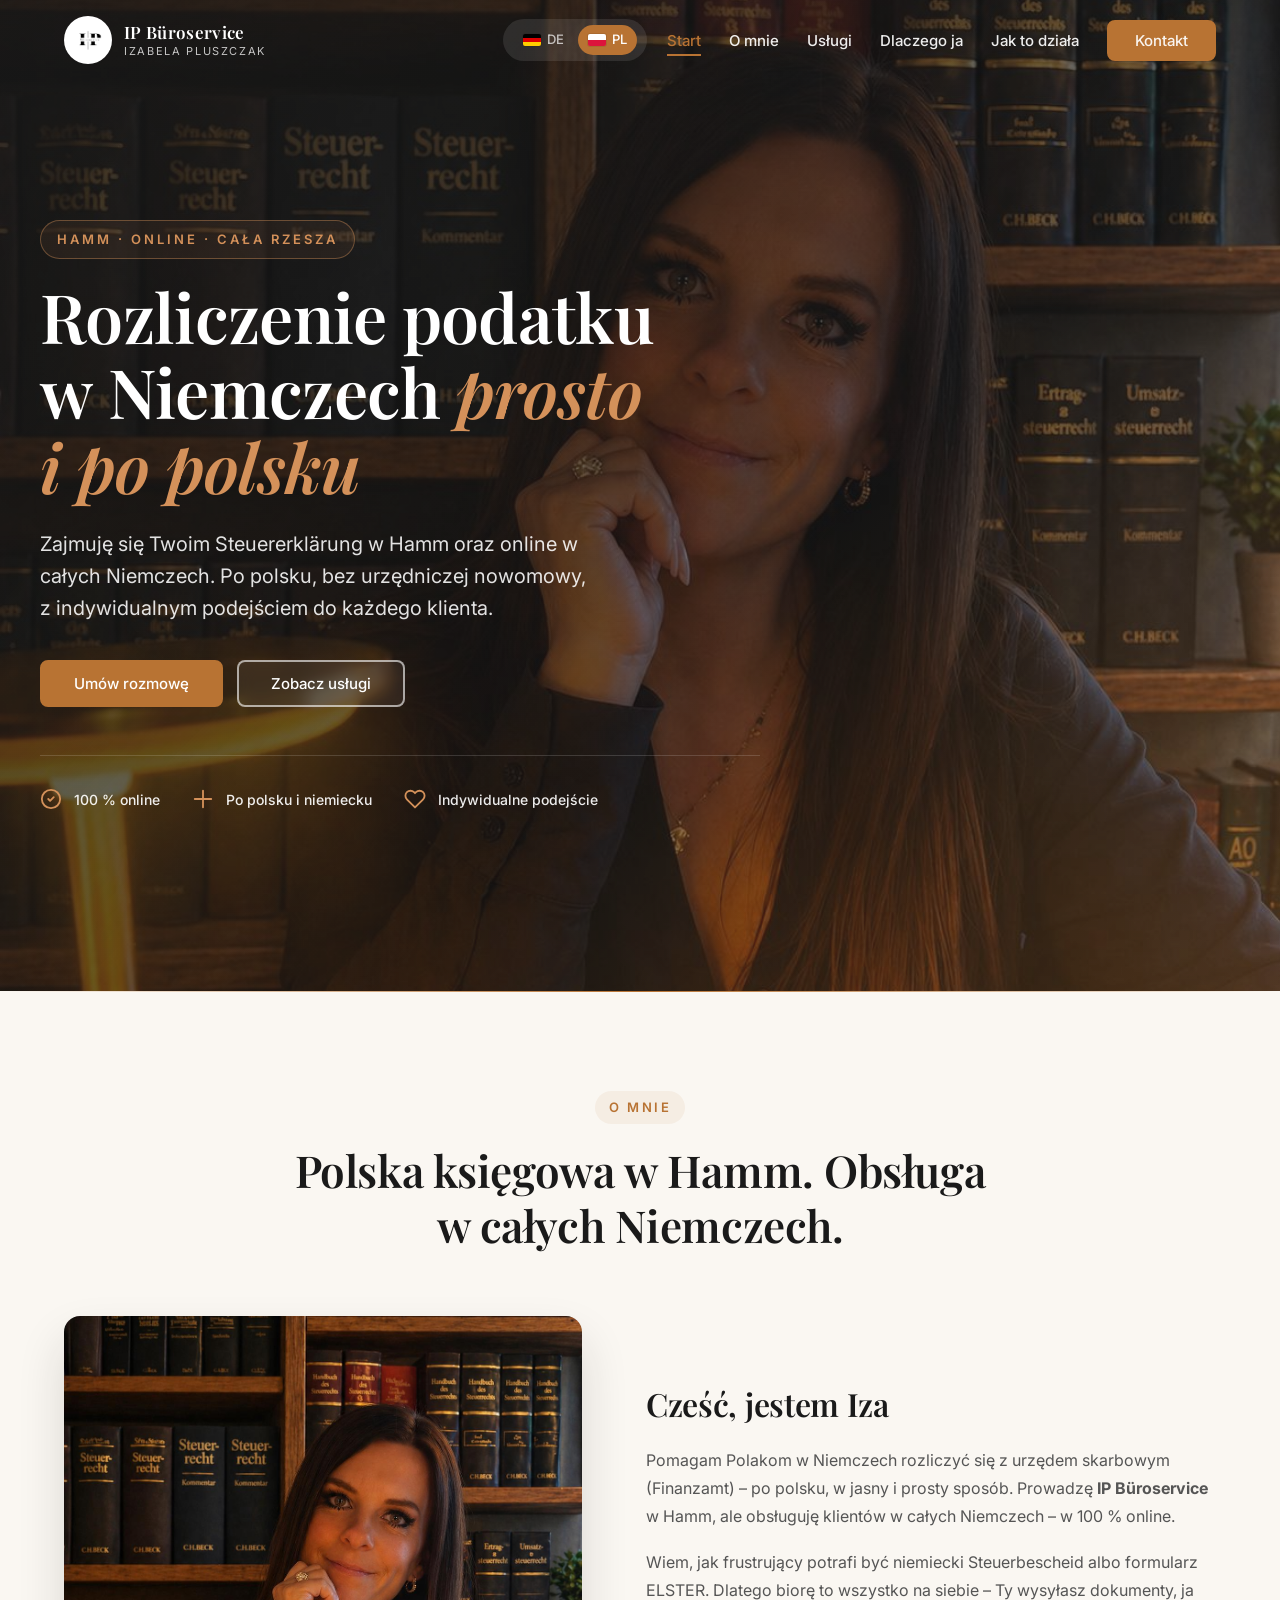
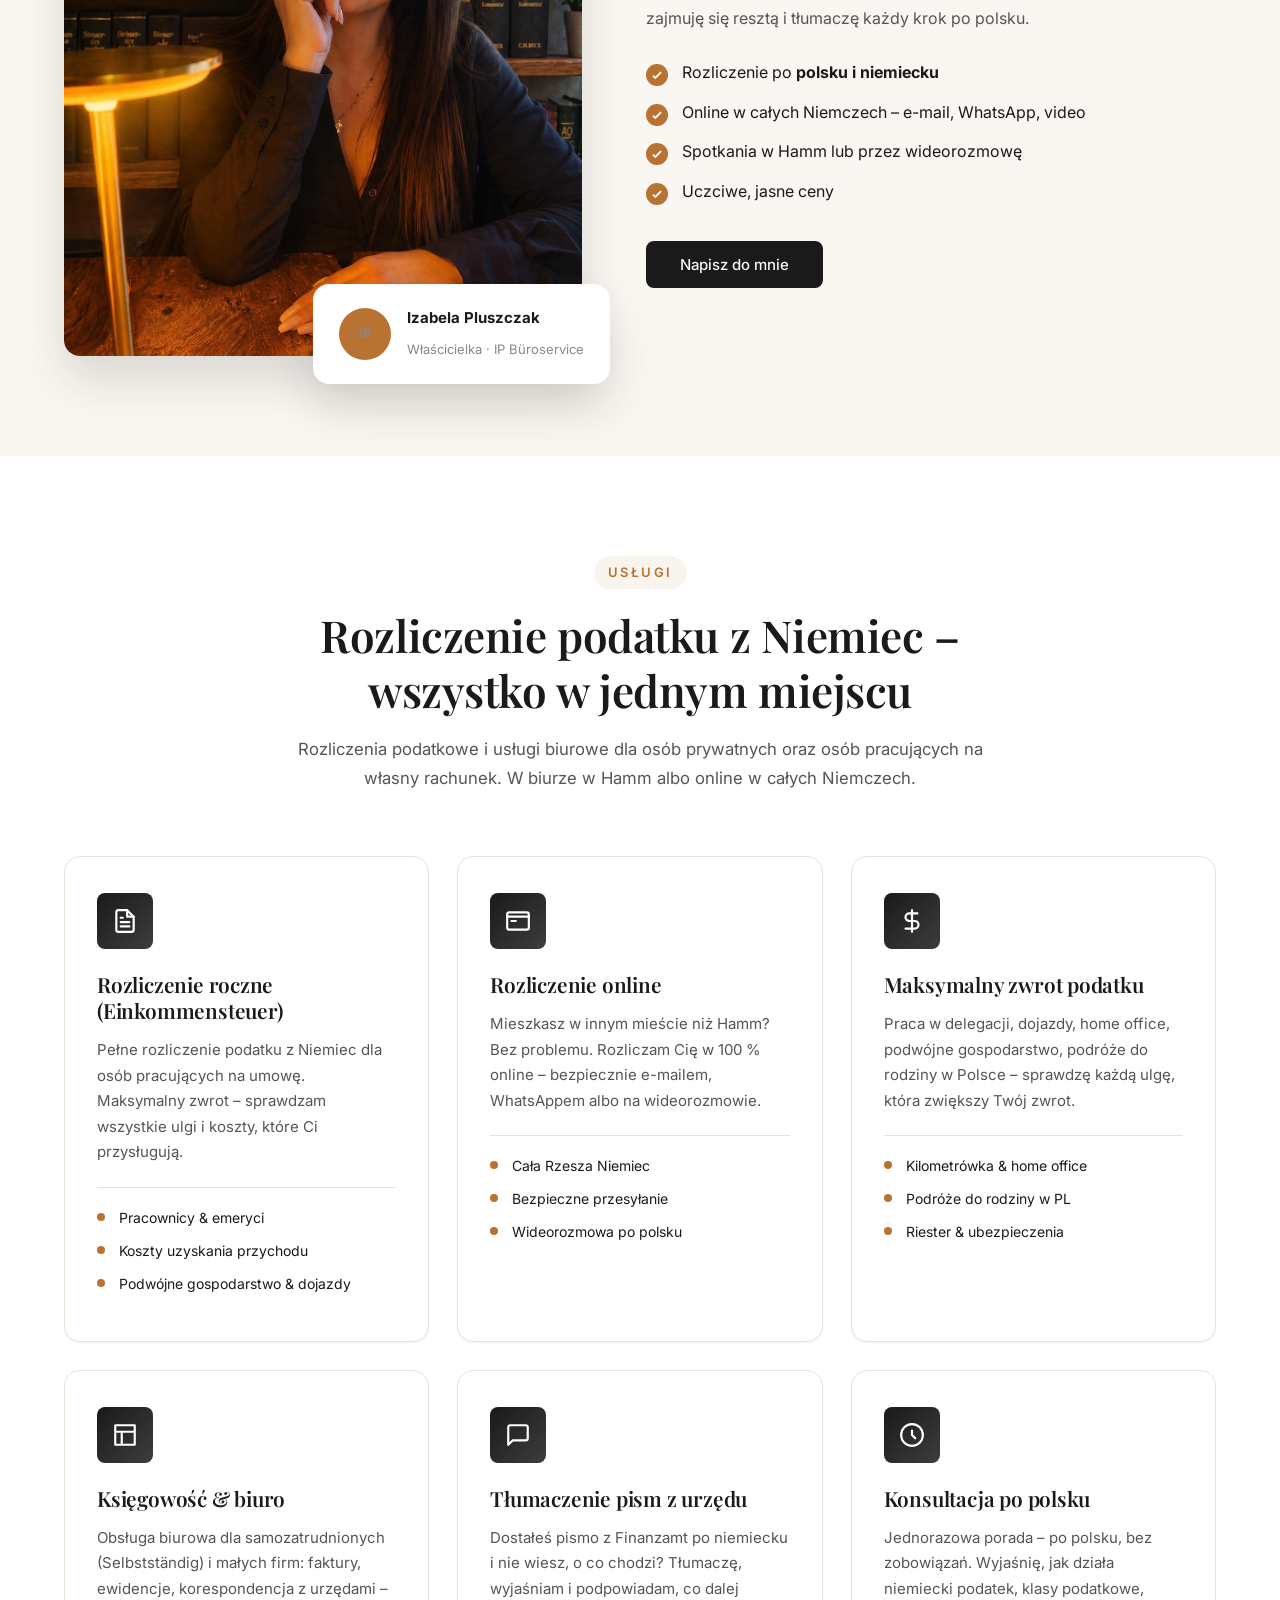
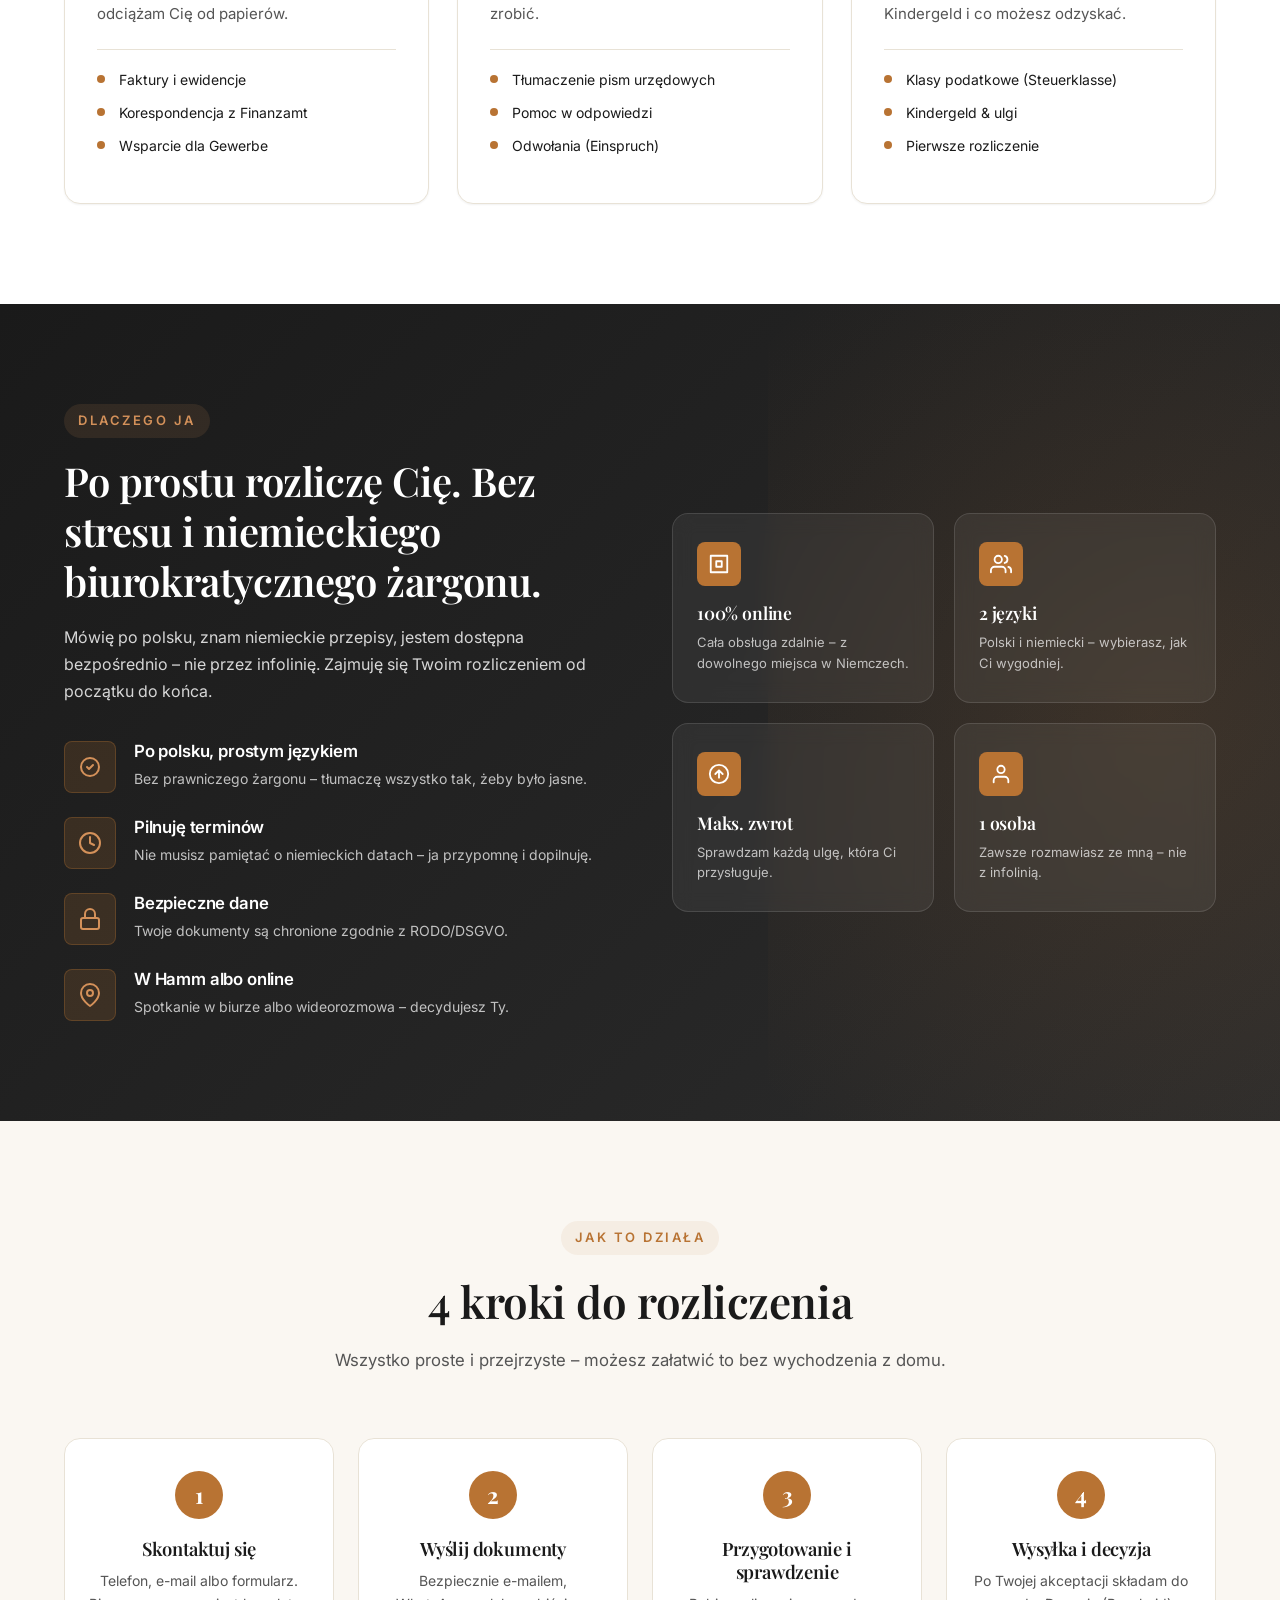
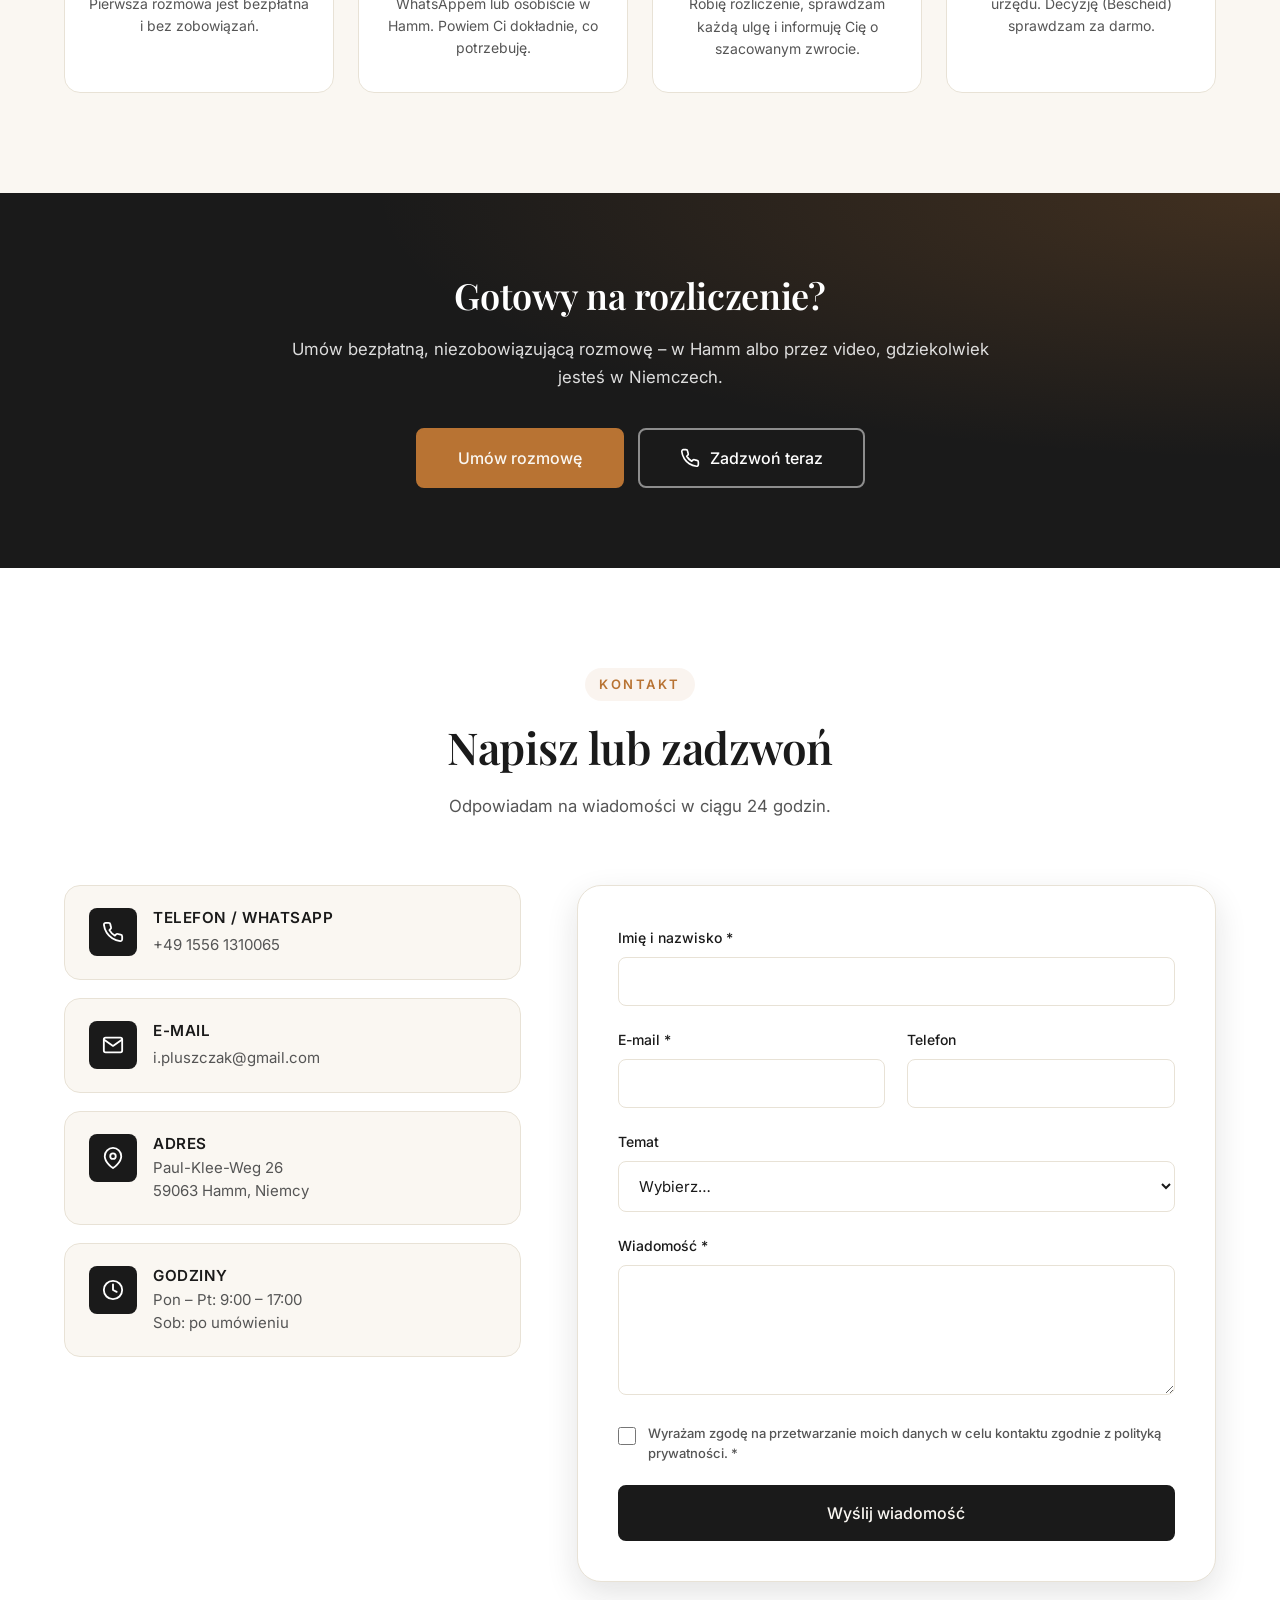
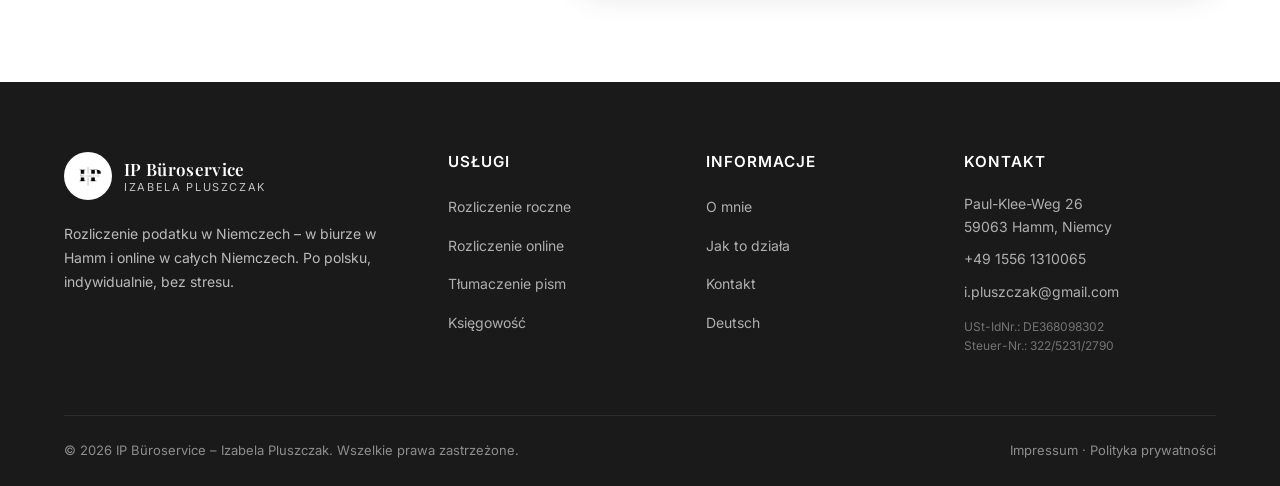
==== pl/index.html @ 6a0ab196 "Initial commit: IP Bueroservice website (DE/PL)" ====
<!DOCTYPE html>
<html lang="pl">
<head>
    <meta charset="UTF-8">
    <meta name="viewport" content="width=device-width, initial-scale=1.0">
    <meta name="theme-color" content="#1a1a1a">

    <title>Rozliczenie podatku w Niemczech online | Polska księgowa Hamm – IP Büroservice</title>
    <meta name="description" content="Rozliczenie podatku w Niemczech online i w Hamm. Polska księgowa – Izabela Pluszczak. Steuererklärung po polsku, obsługa w całych Niemczech. Zadzwoń lub napisz.">
    <meta name="keywords" content="rozliczenie podatku Niemcy, rozliczenie podatkowe Niemcy online, polska księgowa Hamm, polska księgowa Niemcy, Steuererklärung po polsku, zwrot podatku z Niemiec, IP Büroservice">
    <meta name="author" content="IP Büroservice – Izabela Pluszczak">
    <meta name="robots" content="index, follow">

    <link rel="canonical" href="https://ip-bueroservice.de/pl/">
    <link rel="alternate" hreflang="de" href="https://ip-bueroservice.de/">
    <link rel="alternate" hreflang="pl" href="https://ip-bueroservice.de/pl/">
    <link rel="alternate" hreflang="x-default" href="https://ip-bueroservice.de/">

    <meta property="og:type" content="website">
    <meta property="og:locale" content="pl_PL">
    <meta property="og:locale:alternate" content="de_DE">
    <meta property="og:title" content="Rozliczenie podatku w Niemczech online | IP Büroservice">
    <meta property="og:description" content="Rozliczenie podatku w Niemczech online i w Hamm. Polska księgowa – obsługa po polsku w całych Niemczech.">
    <meta property="og:url" content="https://ip-bueroservice.de/pl/">
    <meta property="og:site_name" content="IP Büroservice">
    <meta property="og:image" content="https://ip-bueroservice.de/og-image.jpg">

    <meta name="twitter:card" content="summary_large_image">
    <meta name="twitter:title" content="Rozliczenie podatku w Niemczech | IP Büroservice">
    <meta name="twitter:description" content="Rozliczenie podatku w Niemczech online. Polska księgowa w Hamm.">

    <link rel="icon" type="image/jpeg" href="../image001.jpg">
    <link rel="apple-touch-icon" href="../image001.jpg">

    <link rel="stylesheet" href="../style.css">
    <link rel="preconnect" href="https://fonts.googleapis.com">
    <link rel="preconnect" href="https://fonts.gstatic.com" crossorigin>
    <link href="https://fonts.googleapis.com/css2?family=Playfair+Display:ital,wght@0,400;0,600;0,700;1,600&family=Inter:wght@300;400;500;600&display=swap" rel="stylesheet">

    <script type="application/ld+json">
    {
        "@context": "https://schema.org",
        "@type": "AccountingService",
        "name": "IP Büroservice – Izabela Pluszczak",
        "image": "https://ip-bueroservice.de/image001.jpg",
        "@id": "https://ip-bueroservice.de/pl/",
        "url": "https://ip-bueroservice.de/pl/",
        "telephone": "+4915561310065",
        "email": "i.pluszczak@gmail.com",
        "priceRange": "$$",
        "address": {
            "@type": "PostalAddress",
            "streetAddress": "Paul-Klee-Weg 26",
            "addressLocality": "Hamm",
            "postalCode": "59063",
            "addressCountry": "DE"
        },
        "areaServed": {
            "@type": "Country",
            "name": "Niemcy"
        },
        "availableLanguage": ["pl", "de"],
        "openingHoursSpecification": [
            {
                "@type": "OpeningHoursSpecification",
                "dayOfWeek": ["Monday", "Tuesday", "Wednesday", "Thursday", "Friday"],
                "opens": "09:00",
                "closes": "17:00"
            }
        ],
        "vatID": "DE368098302",
        "taxID": "322/5231/2790",
        "founder": {
            "@type": "Person",
            "name": "Izabela Pluszczak"
        },
        "description": "Rozliczenie podatku w Niemczech – online w całych Niemczech oraz w biurze w Hamm. Polskojęzyczna obsługa, indywidualne podejście."
    }
    </script>
</head>
<body>
    <!-- Nawigacja -->
    <nav class="navbar" id="navbar" aria-label="Nawigacja główna">
        <div class="container nav-container">
            <a href="#home" class="logo" aria-label="IP Büroservice – strona główna">
                <img src="../image001.jpg" alt="IP Büroservice Logo" class="logo-img" width="48" height="48">
                <span class="logo-text">IP Büroservice<small>Izabela Pluszczak</small></span>
            </a>
            <div class="nav-right">
                <div class="lang-switch" role="group" aria-label="Wybór języka">
                    <a href="/" hreflang="de"><span class="flag flag-de" aria-hidden="true"></span>DE</a>
                    <a href="/pl/" class="active" hreflang="pl" aria-current="page"><span class="flag flag-pl" aria-hidden="true"></span>PL</a>
                </div>
                <button class="nav-toggle" id="navToggle" aria-label="Otwórz menu" aria-expanded="false" aria-controls="navMenu">
                    <span></span>
                    <span></span>
                    <span></span>
                </button>
                <ul class="nav-menu" id="navMenu">
                    <li><a href="#home">Start</a></li>
                    <li><a href="#about">O mnie</a></li>
                    <li><a href="#services">Usługi</a></li>
                    <li><a href="#why-us">Dlaczego ja</a></li>
                    <li><a href="#process">Jak to działa</a></li>
                    <li><a href="#contact" class="btn btn-nav">Kontakt</a></li>
                </ul>
            </div>
        </div>
    </nav>

    <!-- Hero -->
    <section class="hero" id="home">
        <div class="hero-image-container">
            <img src="../Foto.jpeg" alt="Izabela Pluszczak – IP Büroservice" class="hero-image" width="1200" height="800">
        </div>
        <div class="hero-overlay"></div>
        <div class="container hero-content">
            <div class="hero-text">
                <span class="hero-eyebrow">Hamm · Online · Cała Rzesza</span>
                <h1>Rozliczenie podatku w&nbsp;Niemczech <span class="highlight">prosto i&nbsp;po polsku</span></h1>
                <p class="hero-subtitle">Zajmuję się Twoim Steuererklärung w Hamm oraz online w całych Niemczech. Po polsku, bez urzędniczej nowomowy, z indywidualnym podejściem do każdego klienta.</p>
                <div class="hero-buttons">
                    <a href="#contact" class="btn btn-primary">Umów rozmowę</a>
                    <a href="#services" class="btn btn-secondary">Zobacz usługi</a>
                </div>
                <div class="hero-features">
                    <div class="hero-feature">
                        <svg viewBox="0 0 24 24" fill="none" stroke="currentColor" stroke-width="2" stroke-linecap="round" stroke-linejoin="round" aria-hidden="true">
                            <path d="M9 12l2 2 4-4"/>
                            <circle cx="12" cy="12" r="10"/>
                        </svg>
                        <span>100 % online</span>
                    </div>
                    <div class="hero-feature">
                        <svg viewBox="0 0 24 24" fill="none" stroke="currentColor" stroke-width="2" stroke-linecap="round" stroke-linejoin="round" aria-hidden="true">
                            <path d="M3 12h18M12 3v18"/>
                        </svg>
                        <span>Po polsku i niemiecku</span>
                    </div>
                    <div class="hero-feature">
                        <svg viewBox="0 0 24 24" fill="none" stroke="currentColor" stroke-width="2" stroke-linecap="round" stroke-linejoin="round" aria-hidden="true">
                            <path d="M20.84 4.61a5.5 5.5 0 00-7.78 0L12 5.67l-1.06-1.06a5.5 5.5 0 00-7.78 7.78l1.06 1.06L12 21.23l7.78-7.78 1.06-1.06a5.5 5.5 0 000-7.78z"/>
                        </svg>
                        <span>Indywidualne podejście</span>
                    </div>
                </div>
            </div>
        </div>
    </section>

    <!-- O mnie -->
    <section class="about" id="about">
        <div class="container">
            <div class="section-header">
                <span class="section-tag">O mnie</span>
                <h2>Polska księgowa w Hamm. Obsługa w całych Niemczech.</h2>
            </div>
            <div class="about-content">
                <div class="about-image">
                    <img src="../Foto.jpeg" alt="Izabela Pluszczak – właścicielka IP Büroservice" width="600" height="800">
                    <div class="about-card">
                        <span class="card-icon">IP</span>
                        <div>
                            <strong>Izabela Pluszczak</strong>
                            <span>Właścicielka · IP Büroservice</span>
                        </div>
                    </div>
                </div>
                <div class="about-text">
                    <h3>Cześć, jestem Iza</h3>
                    <p>Pomagam Polakom w Niemczech rozliczyć się z urzędem skarbowym (Finanzamt) – po polsku, w jasny i prosty sposób. Prowadzę <strong>IP Büroservice</strong> w Hamm, ale obsługuję klientów w całych Niemczech – w 100 % online.</p>
                    <p>Wiem, jak frustrujący potrafi być niemiecki Steuerbescheid albo formularz ELSTER. Dlatego biorę to wszystko na siebie – Ty wysyłasz dokumenty, ja zajmuję się resztą i tłumaczę każdy krok po polsku.</p>
                    <ul class="about-list">
                        <li>Rozliczenie po <strong>polsku i niemiecku</strong></li>
                        <li>Online w całych Niemczech – e-mail, WhatsApp, video</li>
                        <li>Spotkania w Hamm lub przez wideorozmowę</li>
                        <li>Uczciwe, jasne ceny</li>
                    </ul>
                    <a href="#contact" class="btn btn-primary">Napisz do mnie</a>
                </div>
            </div>
        </div>
    </section>

    <!-- Usługi -->
    <section class="services" id="services">
        <div class="container">
            <div class="section-header">
                <span class="section-tag">Usługi</span>
                <h2>Rozliczenie podatku z Niemiec – wszystko w jednym miejscu</h2>
                <p>Rozliczenia podatkowe i usługi biurowe dla osób prywatnych oraz osób pracujących na własny rachunek. W biurze w Hamm albo online w całych Niemczech.</p>
            </div>
            <div class="services-grid">
                <article class="service-card">
                    <div class="service-icon" aria-hidden="true">
                        <svg viewBox="0 0 24 24" fill="none" stroke="currentColor" stroke-width="2" stroke-linecap="round" stroke-linejoin="round">
                            <path d="M14 2H6a2 2 0 00-2 2v16a2 2 0 002 2h12a2 2 0 002-2V8z"/>
                            <path d="M14 2v6h6M16 13H8M16 17H8M10 9H8"/>
                        </svg>
                    </div>
                    <h3>Rozliczenie roczne (Einkommensteuer)</h3>
                    <p>Pełne rozliczenie podatku z Niemiec dla osób pracujących na umowę. Maksymalny zwrot – sprawdzam wszystkie ulgi i koszty, które Ci przysługują.</p>
                    <ul>
                        <li>Pracownicy &amp; emeryci</li>
                        <li>Koszty uzyskania przychodu</li>
                        <li>Podwójne gospodarstwo &amp; dojazdy</li>
                    </ul>
                </article>

                <article class="service-card">
                    <div class="service-icon" aria-hidden="true">
                        <svg viewBox="0 0 24 24" fill="none" stroke="currentColor" stroke-width="2" stroke-linecap="round" stroke-linejoin="round">
                            <rect x="2" y="4" width="20" height="16" rx="2"/>
                            <path d="M2 8h20M6 12h4"/>
                        </svg>
                    </div>
                    <h3>Rozliczenie online</h3>
                    <p>Mieszkasz w innym mieście niż Hamm? Bez problemu. Rozliczam Cię w 100 % online – bezpiecznie e-mailem, WhatsAppem albo na wideorozmowie.</p>
                    <ul>
                        <li>Cała Rzesza Niemiec</li>
                        <li>Bezpieczne przesyłanie</li>
                        <li>Wideorozmowa po polsku</li>
                    </ul>
                </article>

                <article class="service-card">
                    <div class="service-icon" aria-hidden="true">
                        <svg viewBox="0 0 24 24" fill="none" stroke="currentColor" stroke-width="2" stroke-linecap="round" stroke-linejoin="round">
                            <path d="M12 2v20M17 5H9.5a3.5 3.5 0 000 7h5a3.5 3.5 0 010 7H6"/>
                        </svg>
                    </div>
                    <h3>Maksymalny zwrot podatku</h3>
                    <p>Praca w delegacji, dojazdy, home office, podwójne gospodarstwo, podróże do rodziny w Polsce – sprawdzę każdą ulgę, która zwiększy Twój zwrot.</p>
                    <ul>
                        <li>Kilometrówka &amp; home office</li>
                        <li>Podróże do rodziny w PL</li>
                        <li>Riester &amp; ubezpieczenia</li>
                    </ul>
                </article>

                <article class="service-card">
                    <div class="service-icon" aria-hidden="true">
                        <svg viewBox="0 0 24 24" fill="none" stroke="currentColor" stroke-width="2" stroke-linecap="round" stroke-linejoin="round">
                            <path d="M3 3h18v18H3zM3 9h18M9 21V9"/>
                        </svg>
                    </div>
                    <h3>Księgowość &amp; biuro</h3>
                    <p>Obsługa biurowa dla samozatrudnionych (Selbstständig) i małych firm: faktury, ewidencje, korespondencja z urzędami – odciążam Cię od papierów.</p>
                    <ul>
                        <li>Faktury i ewidencje</li>
                        <li>Korespondencja z Finanzamt</li>
                        <li>Wsparcie dla Gewerbe</li>
                    </ul>
                </article>

                <article class="service-card">
                    <div class="service-icon" aria-hidden="true">
                        <svg viewBox="0 0 24 24" fill="none" stroke="currentColor" stroke-width="2" stroke-linecap="round" stroke-linejoin="round">
                            <path d="M21 15a2 2 0 01-2 2H7l-4 4V5a2 2 0 012-2h14a2 2 0 012 2z"/>
                        </svg>
                    </div>
                    <h3>Tłumaczenie pism z urzędu</h3>
                    <p>Dostałeś pismo z Finanzamt po niemiecku i nie wiesz, o co chodzi? Tłumaczę, wyjaśniam i podpowiadam, co dalej zrobić.</p>
                    <ul>
                        <li>Tłumaczenie pism urzędowych</li>
                        <li>Pomoc w odpowiedzi</li>
                        <li>Odwołania (Einspruch)</li>
                    </ul>
                </article>

                <article class="service-card">
                    <div class="service-icon" aria-hidden="true">
                        <svg viewBox="0 0 24 24" fill="none" stroke="currentColor" stroke-width="2" stroke-linecap="round" stroke-linejoin="round">
                            <circle cx="12" cy="12" r="10"/>
                            <path d="M12 8v4l3 3"/>
                        </svg>
                    </div>
                    <h3>Konsultacja po polsku</h3>
                    <p>Jednorazowa porada – po polsku, bez zobowiązań. Wyjaśnię, jak działa niemiecki podatek, klasy podatkowe, Kindergeld i co możesz odzyskać.</p>
                    <ul>
                        <li>Klasy podatkowe (Steuerklasse)</li>
                        <li>Kindergeld &amp; ulgi</li>
                        <li>Pierwsze rozliczenie</li>
                    </ul>
                </article>
            </div>
        </div>
    </section>

    <!-- Dlaczego ja -->
    <section class="why-us" id="why-us">
        <div class="container">
            <div class="why-us-content">
                <div class="why-us-text">
                    <span class="section-tag">Dlaczego ja</span>
                    <h2>Po prostu rozliczę Cię. Bez stresu i niemieckiego biurokratycznego żargonu.</h2>
                    <p>Mówię po polsku, znam niemieckie przepisy, jestem dostępna bezpośrednio – nie przez infolinię. Zajmuję się Twoim rozliczeniem od początku do końca.</p>
                    <div class="why-us-features">
                        <div class="feature">
                            <div class="feature-icon" aria-hidden="true">
                                <svg viewBox="0 0 24 24" fill="none" stroke="currentColor" stroke-width="2" stroke-linecap="round" stroke-linejoin="round">
                                    <path d="M9 12l2 2 4-4"/>
                                    <path d="M21 12a9 9 0 11-18 0 9 9 0 0118 0z"/>
                                </svg>
                            </div>
                            <div>
                                <h4>Po polsku, prostym językiem</h4>
                                <p>Bez prawniczego żargonu – tłumaczę wszystko tak, żeby było jasne.</p>
                            </div>
                        </div>
                        <div class="feature">
                            <div class="feature-icon" aria-hidden="true">
                                <svg viewBox="0 0 24 24" fill="none" stroke="currentColor" stroke-width="2" stroke-linecap="round" stroke-linejoin="round">
                                    <circle cx="12" cy="12" r="10"/>
                                    <path d="M12 6v6l4 2"/>
                                </svg>
                            </div>
                            <div>
                                <h4>Pilnuję terminów</h4>
                                <p>Nie musisz pamiętać o niemieckich datach – ja przypomnę i dopilnuję.</p>
                            </div>
                        </div>
                        <div class="feature">
                            <div class="feature-icon" aria-hidden="true">
                                <svg viewBox="0 0 24 24" fill="none" stroke="currentColor" stroke-width="2" stroke-linecap="round" stroke-linejoin="round">
                                    <rect x="3" y="11" width="18" height="11" rx="2"/>
                                    <path d="M7 11V7a5 5 0 0110 0v4"/>
                                </svg>
                            </div>
                            <div>
                                <h4>Bezpieczne dane</h4>
                                <p>Twoje dokumenty są chronione zgodnie z RODO/DSGVO.</p>
                            </div>
                        </div>
                        <div class="feature">
                            <div class="feature-icon" aria-hidden="true">
                                <svg viewBox="0 0 24 24" fill="none" stroke="currentColor" stroke-width="2" stroke-linecap="round" stroke-linejoin="round">
                                    <path d="M21 10c0 7-9 13-9 13s-9-6-9-13a9 9 0 0118 0z"/>
                                    <circle cx="12" cy="10" r="3"/>
                                </svg>
                            </div>
                            <div>
                                <h4>W Hamm albo online</h4>
                                <p>Spotkanie w biurze albo wideorozmowa – decydujesz Ty.</p>
                            </div>
                        </div>
                    </div>
                </div>
                <div class="why-us-cards">
                    <div class="value-card">
                        <div class="value-card-icon" aria-hidden="true">
                            <svg viewBox="0 0 24 24" fill="none" stroke="currentColor" stroke-width="2" stroke-linecap="round" stroke-linejoin="round">
                                <path d="M3 3h18v18H3zM9 9h6v6H9z"/>
                            </svg>
                        </div>
                        <h4>100% online</h4>
                        <p>Cała obsługa zdalnie – z dowolnego miejsca w Niemczech.</p>
                    </div>
                    <div class="value-card">
                        <div class="value-card-icon" aria-hidden="true">
                            <svg viewBox="0 0 24 24" fill="none" stroke="currentColor" stroke-width="2" stroke-linecap="round" stroke-linejoin="round">
                                <path d="M17 21v-2a4 4 0 00-4-4H5a4 4 0 00-4 4v2"/>
                                <circle cx="9" cy="7" r="4"/>
                                <path d="M23 21v-2a4 4 0 00-3-3.87M16 3.13a4 4 0 010 7.75"/>
                            </svg>
                        </div>
                        <h4>2 języki</h4>
                        <p>Polski i niemiecki – wybierasz, jak Ci wygodniej.</p>
                    </div>
                    <div class="value-card">
                        <div class="value-card-icon" aria-hidden="true">
                            <svg viewBox="0 0 24 24" fill="none" stroke="currentColor" stroke-width="2" stroke-linecap="round" stroke-linejoin="round">
                                <circle cx="12" cy="12" r="10"/>
                                <path d="M16 12l-4-4-4 4M12 16V8"/>
                            </svg>
                        </div>
                        <h4>Maks. zwrot</h4>
                        <p>Sprawdzam każdą ulgę, która Ci przysługuje.</p>
                    </div>
                    <div class="value-card">
                        <div class="value-card-icon" aria-hidden="true">
                            <svg viewBox="0 0 24 24" fill="none" stroke="currentColor" stroke-width="2" stroke-linecap="round" stroke-linejoin="round">
                                <path d="M20 21v-2a4 4 0 00-4-4H8a4 4 0 00-4 4v2"/>
                                <circle cx="12" cy="7" r="4"/>
                            </svg>
                        </div>
                        <h4>1 osoba</h4>
                        <p>Zawsze rozmawiasz ze mną – nie z infolinią.</p>
                    </div>
                </div>
            </div>
        </div>
    </section>

    <!-- Jak to działa -->
    <section class="process" id="process">
        <div class="container">
            <div class="section-header">
                <span class="section-tag">Jak to działa</span>
                <h2>4 kroki do rozliczenia</h2>
                <p>Wszystko proste i przejrzyste – możesz załatwić to bez wychodzenia z domu.</p>
            </div>
            <div class="process-steps">
                <div class="process-step">
                    <span class="process-number">1</span>
                    <h4>Skontaktuj się</h4>
                    <p>Telefon, e-mail albo formularz. Pierwsza rozmowa jest bezpłatna i bez zobowiązań.</p>
                </div>
                <div class="process-step">
                    <span class="process-number">2</span>
                    <h4>Wyślij dokumenty</h4>
                    <p>Bezpiecznie e-mailem, WhatsAppem lub osobiście w Hamm. Powiem Ci dokładnie, co potrzebuję.</p>
                </div>
                <div class="process-step">
                    <span class="process-number">3</span>
                    <h4>Przygotowanie i sprawdzenie</h4>
                    <p>Robię rozliczenie, sprawdzam każdą ulgę i informuję Cię o szacowanym zwrocie.</p>
                </div>
                <div class="process-step">
                    <span class="process-number">4</span>
                    <h4>Wysyłka i decyzja</h4>
                    <p>Po Twojej akceptacji składam do urzędu. Decyzję (Bescheid) sprawdzam za darmo.</p>
                </div>
            </div>
        </div>
    </section>

    <!-- CTA -->
    <section class="cta" aria-label="Umów rozmowę">
        <div class="container">
            <div class="cta-content">
                <h2>Gotowy na rozliczenie?</h2>
                <p>Umów bezpłatną, niezobowiązującą rozmowę – w Hamm albo przez video, gdziekolwiek jesteś w Niemczech.</p>
                <div class="cta-buttons">
                    <a href="#contact" class="btn btn-primary btn-large">Umów rozmowę</a>
                    <a href="tel:+4915561310065" class="btn btn-secondary btn-large">
                        <svg viewBox="0 0 24 24" fill="none" stroke="currentColor" stroke-width="2" stroke-linecap="round" stroke-linejoin="round" width="20" height="20" aria-hidden="true">
                            <path d="M22 16.92v3a2 2 0 01-2.18 2 19.79 19.79 0 01-8.63-3.07 19.5 19.5 0 01-6-6 19.79 19.79 0 01-3.07-8.67A2 2 0 014.11 2h3a2 2 0 012 1.72 12.84 12.84 0 00.7 2.81 2 2 0 01-.45 2.11L8.09 9.91a16 16 0 006 6l1.27-1.27a2 2 0 012.11-.45 12.84 12.84 0 002.81.7A2 2 0 0122 16.92z"/>
                        </svg>
                        Zadzwoń teraz
                    </a>
                </div>
            </div>
        </div>
    </section>

    <!-- Kontakt -->
    <section class="contact" id="contact">
        <div class="container">
            <div class="section-header">
                <span class="section-tag">Kontakt</span>
                <h2>Napisz lub zadzwoń</h2>
                <p>Odpowiadam na wiadomości w ciągu 24 godzin.</p>
            </div>
            <div class="contact-content">
                <div class="contact-info">
                    <div class="contact-card">
                        <div class="contact-icon" aria-hidden="true">
                            <svg viewBox="0 0 24 24" fill="none" stroke="currentColor" stroke-width="2" stroke-linecap="round" stroke-linejoin="round">
                                <path d="M22 16.92v3a2 2 0 01-2.18 2 19.79 19.79 0 01-8.63-3.07 19.5 19.5 0 01-6-6 19.79 19.79 0 01-3.07-8.67A2 2 0 014.11 2h3a2 2 0 012 1.72 12.84 12.84 0 00.7 2.81 2 2 0 01-.45 2.11L8.09 9.91a16 16 0 006 6l1.27-1.27a2 2 0 012.11-.45 12.84 12.84 0 002.81.7A2 2 0 0122 16.92z"/>
                            </svg>
                        </div>
                        <div>
                            <h4>Telefon / WhatsApp</h4>
                            <a href="tel:+4915561310065">+49 1556 1310065</a>
                        </div>
                    </div>
                    <div class="contact-card">
                        <div class="contact-icon" aria-hidden="true">
                            <svg viewBox="0 0 24 24" fill="none" stroke="currentColor" stroke-width="2" stroke-linecap="round" stroke-linejoin="round">
                                <path d="M4 4h16c1.1 0 2 .9 2 2v12c0 1.1-.9 2-2 2H4c-1.1 0-2-.9-2-2V6c0-1.1.9-2 2-2z"/>
                                <path d="M22 6l-10 7L2 6"/>
                            </svg>
                        </div>
                        <div>
                            <h4>E-mail</h4>
                            <a href="mailto:i.pluszczak@gmail.com">i.pluszczak@gmail.com</a>
                        </div>
                    </div>
                    <div class="contact-card">
                        <div class="contact-icon" aria-hidden="true">
                            <svg viewBox="0 0 24 24" fill="none" stroke="currentColor" stroke-width="2" stroke-linecap="round" stroke-linejoin="round">
                                <path d="M21 10c0 7-9 13-9 13s-9-6-9-13a9 9 0 0118 0z"/>
                                <circle cx="12" cy="10" r="3"/>
                            </svg>
                        </div>
                        <div>
                            <h4>Adres</h4>
                            <p>Paul-Klee-Weg 26<br>59063 Hamm, Niemcy</p>
                        </div>
                    </div>
                    <div class="contact-card">
                        <div class="contact-icon" aria-hidden="true">
                            <svg viewBox="0 0 24 24" fill="none" stroke="currentColor" stroke-width="2" stroke-linecap="round" stroke-linejoin="round">
                                <circle cx="12" cy="12" r="10"/>
                                <path d="M12 6v6l4 2"/>
                            </svg>
                        </div>
                        <div>
                            <h4>Godziny</h4>
                            <p>Pon – Pt: 9:00 – 17:00<br>Sob: po umówieniu</p>
                        </div>
                    </div>
                </div>
                <form class="contact-form" id="contactForm" novalidate>
                    <div class="form-group">
                        <label for="name">Imię i nazwisko *</label>
                        <input type="text" id="name" name="name" required autocomplete="name">
                    </div>
                    <div class="form-row">
                        <div class="form-group">
                            <label for="email">E-mail *</label>
                            <input type="email" id="email" name="email" required autocomplete="email">
                        </div>
                        <div class="form-group">
                            <label for="phone">Telefon</label>
                            <input type="tel" id="phone" name="phone" autocomplete="tel">
                        </div>
                    </div>
                    <div class="form-group">
                        <label for="subject">Temat</label>
                        <select id="subject" name="subject">
                            <option value="">Wybierz…</option>
                            <option value="rozliczenie">Rozliczenie roczne</option>
                            <option value="online">Rozliczenie online</option>
                            <option value="tlumaczenie">Tłumaczenie pisma</option>
                            <option value="konsultacja">Konsultacja</option>
                            <option value="ksiegowosc">Księgowość / biuro</option>
                            <option value="inne">Inne</option>
                        </select>
                    </div>
                    <div class="form-group">
                        <label for="message">Wiadomość *</label>
                        <textarea id="message" name="message" rows="5" required></textarea>
                    </div>
                    <div class="form-group form-checkbox">
                        <input type="checkbox" id="privacy" name="privacy" required>
                        <label for="privacy">Wyrażam zgodę na przetwarzanie moich danych w celu kontaktu zgodnie z <a href="/pl/polityka-prywatnosci/">polityką prywatności</a>. *</label>
                    </div>
                    <button type="submit" class="btn btn-primary btn-large form-submit">Wyślij wiadomość</button>
                </form>
            </div>
        </div>
    </section>

    <!-- Footer -->
    <footer class="footer">
        <div class="container">
            <div class="footer-content">
                <div class="footer-brand">
                    <a href="#home" class="logo">
                        <img src="../image001.jpg" alt="IP Büroservice Logo" class="logo-img" width="48" height="48">
                        <span class="logo-text">IP Büroservice<small>Izabela Pluszczak</small></span>
                    </a>
                    <p>Rozliczenie podatku w Niemczech – w biurze w Hamm i online w całych Niemczech. Po polsku, indywidualnie, bez stresu.</p>
                </div>
                <div class="footer-links">
                    <h4>Usługi</h4>
                    <ul>
                        <li><a href="#services">Rozliczenie roczne</a></li>
                        <li><a href="#services">Rozliczenie online</a></li>
                        <li><a href="#services">Tłumaczenie pism</a></li>
                        <li><a href="#services">Księgowość</a></li>
                    </ul>
                </div>
                <div class="footer-links">
                    <h4>Informacje</h4>
                    <ul>
                        <li><a href="#about">O mnie</a></li>
                        <li><a href="#process">Jak to działa</a></li>
                        <li><a href="#contact">Kontakt</a></li>
                        <li><a href="/" hreflang="de">Deutsch</a></li>
                    </ul>
                </div>
                <div class="footer-contact">
                    <h4>Kontakt</h4>
                    <p>Paul-Klee-Weg 26<br>59063 Hamm, Niemcy</p>
                    <p><a href="tel:+4915561310065">+49 1556 1310065</a></p>
                    <p><a href="mailto:i.pluszczak@gmail.com">i.pluszczak@gmail.com</a></p>
                    <p style="font-size:12px;opacity:.6;margin-top:14px;">USt-IdNr.: DE368098302<br>Steuer-Nr.: 322/5231/2790</p>
                </div>
            </div>
            <div class="footer-bottom">
                <p>&copy; <span id="year"></span> IP Büroservice – Izabela Pluszczak. Wszelkie prawa zastrzeżone.</p>
                <p><a href="/pl/impressum/">Impressum</a> · <a href="/pl/polityka-prywatnosci/">Polityka prywatności</a></p>
            </div>
        </div>
    </footer>

    <script src="../script.js"></script>
</body>
</html>
---- style.css ----
/* ===== VARIABLES ===== */
:root {
    --black: #1a1a1a;
    --black-soft: #2c2c2c;
    --charcoal: #3d3d3d;
    --copper: #b87333;
    --copper-light: #d4915a;
    --copper-dark: #8f5a28;
    --beige: #f5efe6;
    --beige-warm: #ebe2d3;
    --cream: #faf7f2;
    --text: #1a1a1a;
    --text-light: #555555;
    --text-muted: #888888;
    --bg: #ffffff;
    --bg-alt: var(--cream);
    --bg-dark: var(--black);
    --border: #e8e2d6;
    --shadow-sm: 0 1px 2px rgba(26, 26, 26, 0.06);
    --shadow: 0 4px 12px rgba(26, 26, 26, 0.08);
    --shadow-lg: 0 12px 32px rgba(26, 26, 26, 0.12);
    --shadow-xl: 0 24px 48px rgba(26, 26, 26, 0.14);
    --radius: 8px;
    --radius-lg: 16px;
    --radius-xl: 24px;
    --transition: all 0.3s cubic-bezier(0.4, 0, 0.2, 1);
}

/* ===== RESET & BASE ===== */
*, *::before, *::after {
    margin: 0;
    padding: 0;
    box-sizing: border-box;
}

html {
    scroll-behavior: smooth;
    -webkit-text-size-adjust: 100%;
}

body {
    font-family: 'Inter', -apple-system, BlinkMacSystemFont, 'Segoe UI', Roboto, sans-serif;
    font-size: 16px;
    line-height: 1.65;
    color: var(--text);
    background: var(--bg);
    overflow-x: hidden;
    -webkit-font-smoothing: antialiased;
    -moz-osx-font-smoothing: grayscale;
}

h1, h2, h3, h4, h5, h6 {
    font-family: 'Playfair Display', Georgia, serif;
    font-weight: 600;
    line-height: 1.25;
    color: var(--black);
    letter-spacing: -0.01em;
}

a {
    text-decoration: none;
    color: inherit;
    transition: var(--transition);
}

img {
    max-width: 100%;
    height: auto;
    display: block;
}

ul {
    list-style: none;
}

button {
    font-family: inherit;
    cursor: pointer;
}

.container {
    max-width: 1200px;
    margin: 0 auto;
    padding: 0 24px;
    width: 100%;
}

/* ===== BUTTONS ===== */
.btn {
    display: inline-flex;
    align-items: center;
    justify-content: center;
    gap: 10px;
    padding: 14px 32px;
    font-family: 'Inter', sans-serif;
    font-size: 15px;
    font-weight: 500;
    border-radius: var(--radius);
    border: 2px solid transparent;
    cursor: pointer;
    transition: var(--transition);
    white-space: nowrap;
    line-height: 1;
}

.btn-primary {
    background: var(--black);
    color: var(--cream);
    border-color: var(--black);
}

.btn-primary:hover {
    background: var(--copper);
    border-color: var(--copper);
    transform: translateY(-2px);
    box-shadow: var(--shadow-lg);
}

.btn-secondary {
    background: transparent;
    color: var(--black);
    border-color: var(--black);
}

.btn-secondary:hover {
    background: var(--black);
    color: var(--cream);
}

.btn-large {
    padding: 18px 40px;
    font-size: 16px;
}

.btn-nav {
    padding: 11px 26px;
    background: var(--copper);
    color: white;
    border-color: var(--copper);
}

.btn-nav:hover {
    background: var(--copper-dark);
    border-color: var(--copper-dark);
    color: white;
}

/* ===== LANGUAGE SWITCHER ===== */
.lang-switch {
    display: inline-flex;
    align-items: center;
    gap: 4px;
    padding: 6px 10px;
    background: rgba(255, 255, 255, 0.1);
    border-radius: 999px;
    font-size: 13px;
    font-weight: 500;
}

.lang-switch a {
    display: inline-flex;
    align-items: center;
    gap: 6px;
    padding: 4px 10px;
    border-radius: 999px;
    color: rgba(255, 255, 255, 0.7);
}

.lang-switch a.active {
    background: var(--copper);
    color: white;
}

.lang-switch .flag {
    width: 18px;
    height: 12px;
    border-radius: 2px;
    display: inline-block;
    box-shadow: 0 0 0 1px rgba(0, 0, 0, 0.08);
    flex-shrink: 0;
    overflow: hidden;
}

.lang-switch .flag-de {
    background: linear-gradient(to bottom, #000 0 33.33%, #dd0000 33.33% 66.66%, #ffce00 66.66% 100%);
}

.lang-switch .flag-pl {
    background: linear-gradient(to bottom, #fff 0 50%, #dc143c 50% 100%);
}

.navbar.scrolled .lang-switch {
    background: var(--beige);
}

.navbar.scrolled .lang-switch a {
    color: var(--text-light);
}

.navbar.scrolled .lang-switch a.active {
    color: white;
}

/* ===== NAVIGATION ===== */
.navbar {
    position: fixed;
    top: 0;
    left: 0;
    right: 0;
    z-index: 1000;
    background: transparent;
    padding: 16px 0;
    transition: var(--transition);
}

.navbar.scrolled {
    background: rgba(255, 255, 255, 0.98);
    backdrop-filter: blur(12px);
    -webkit-backdrop-filter: blur(12px);
    box-shadow: var(--shadow);
    padding: 10px 0;
}

.nav-container {
    display: flex;
    align-items: center;
    justify-content: space-between;
    gap: 16px;
}

.logo {
    display: flex;
    align-items: center;
    gap: 12px;
    flex-shrink: 0;
}

.logo-img {
    width: 48px;
    height: 48px;
    object-fit: contain;
    background: white;
    border-radius: 50%;
    padding: 4px;
    box-shadow: var(--shadow-sm);
    transition: var(--transition);
}

.navbar.scrolled .logo-img {
    width: 42px;
    height: 42px;
}

.logo-text {
    font-family: 'Playfair Display', serif;
    font-weight: 600;
    font-size: 17px;
    color: white;
    letter-spacing: 0.02em;
    line-height: 1.2;
}

.logo-text small {
    display: block;
    font-family: 'Inter', sans-serif;
    font-weight: 400;
    font-size: 11px;
    letter-spacing: 0.15em;
    text-transform: uppercase;
    opacity: 0.75;
    margin-top: 2px;
}

.navbar.scrolled .logo-text {
    color: var(--black);
}

.nav-right {
    display: flex;
    align-items: center;
    gap: 20px;
}

.nav-menu {
    display: flex;
    align-items: center;
    gap: 28px;
}

.nav-menu a {
    font-size: 15px;
    font-weight: 500;
    color: rgba(255, 255, 255, 0.92);
    position: relative;
}

.nav-menu a::after {
    content: "";
    position: absolute;
    bottom: -6px;
    left: 0;
    width: 0;
    height: 2px;
    background: var(--copper);
    transition: var(--transition);
}

.nav-menu a:hover::after,
.nav-menu a.active::after {
    width: 100%;
}

.navbar.scrolled .nav-menu a {
    color: var(--text);
}

.nav-menu a:hover,
.nav-menu a.active {
    color: var(--copper);
}

.navbar.scrolled .nav-menu a:hover,
.navbar.scrolled .nav-menu a.active {
    color: var(--copper);
}

.nav-toggle {
    display: none;
    flex-direction: column;
    gap: 5px;
    background: none;
    border: none;
    cursor: pointer;
    padding: 8px;
    z-index: 1001;
}

.nav-toggle span {
    width: 26px;
    height: 2px;
    background: white;
    transition: var(--transition);
    border-radius: 2px;
}

.navbar.scrolled .nav-toggle span {
    background: var(--black);
}

.nav-toggle.active span {
    background: white !important;
}

/* ===== HERO ===== */
.hero {
    position: relative;
    min-height: 100vh;
    min-height: 100dvh;
    display: flex;
    align-items: center;
    overflow: hidden;
    background: var(--black);
}

.hero-overlay {
    position: absolute;
    inset: 0;
    background: linear-gradient(135deg, rgba(26, 26, 26, 0.88) 0%, rgba(26, 26, 26, 0.6) 60%, rgba(184, 115, 51, 0.35) 100%);
    z-index: 1;
}

.hero-image-container {
    position: absolute;
    inset: 0;
    z-index: 0;
}

.hero-image {
    width: 100%;
    height: 100%;
    object-fit: cover;
    object-position: center 30%;
}

.hero-content {
    position: relative;
    z-index: 2;
    padding: 120px 0 80px;
    width: 100%;
}

.hero-text {
    max-width: 720px;
}

.hero-eyebrow {
    display: inline-block;
    font-size: 13px;
    font-weight: 600;
    text-transform: uppercase;
    letter-spacing: 3px;
    color: var(--copper-light);
    margin-bottom: 20px;
    padding: 8px 16px;
    border: 1px solid rgba(212, 145, 90, 0.4);
    border-radius: 999px;
    background: rgba(212, 145, 90, 0.08);
}

.hero h1 {
    font-size: clamp(2rem, 6vw, 4.25rem);
    color: white;
    margin-bottom: 24px;
    line-height: 1.1;
}

.hero h1 .highlight {
    color: var(--copper-light);
    font-style: italic;
}

.hero-subtitle {
    font-size: clamp(1rem, 2.2vw, 1.25rem);
    color: rgba(255, 255, 255, 0.88);
    margin-bottom: 36px;
    max-width: 560px;
    line-height: 1.6;
}

.hero-buttons {
    display: flex;
    gap: 14px;
    margin-bottom: 48px;
    flex-wrap: wrap;
}

.hero .btn-primary {
    background: var(--copper);
    border-color: var(--copper);
    color: white;
}

.hero .btn-primary:hover {
    background: var(--copper-dark);
    border-color: var(--copper-dark);
}

.hero .btn-secondary {
    color: white;
    border-color: rgba(255, 255, 255, 0.6);
    background: rgba(255, 255, 255, 0.05);
    backdrop-filter: blur(8px);
}

.hero .btn-secondary:hover {
    background: white;
    color: var(--black);
    border-color: white;
}

.hero-features {
    display: flex;
    gap: 32px;
    flex-wrap: wrap;
    padding-top: 32px;
    border-top: 1px solid rgba(255, 255, 255, 0.15);
}

.hero-feature {
    display: flex;
    align-items: center;
    gap: 12px;
    color: rgba(255, 255, 255, 0.92);
    font-size: 14px;
    font-weight: 500;
}

.hero-feature svg {
    width: 22px;
    height: 22px;
    color: var(--copper-light);
    flex-shrink: 0;
}

/* ===== SECTIONS ===== */
section {
    padding: 100px 0;
}

.section-header {
    text-align: center;
    max-width: 720px;
    margin: 0 auto 64px;
}

.section-tag {
    display: inline-block;
    font-size: 13px;
    font-weight: 600;
    text-transform: uppercase;
    letter-spacing: 2.5px;
    color: var(--copper);
    margin-bottom: 18px;
    padding: 6px 14px;
    background: rgba(184, 115, 51, 0.08);
    border-radius: 999px;
}

.section-header h2 {
    font-size: clamp(1.75rem, 4vw, 2.75rem);
    margin-bottom: 18px;
}

.section-header p {
    color: var(--text-light);
    font-size: 1.05rem;
    line-height: 1.7;
}

/* ===== ABOUT ===== */
.about {
    background: var(--cream);
    position: relative;
}

.about::before {
    content: "";
    position: absolute;
    top: 0;
    left: 0;
    right: 0;
    height: 1px;
    background: linear-gradient(90deg, transparent, var(--copper), transparent);
}

.about-content {
    display: grid;
    grid-template-columns: 1fr 1.1fr;
    gap: 64px;
    align-items: center;
}

.about-image {
    position: relative;
}

.about-image img {
    border-radius: var(--radius-lg);
    box-shadow: var(--shadow-xl);
    width: 100%;
}

.about-image::after {
    content: "";
    position: absolute;
    top: 20px;
    left: 20px;
    right: -20px;
    bottom: -20px;
    border: 2px solid var(--copper);
    border-radius: var(--radius-lg);
    z-index: -1;
}

.about-card {
    position: absolute;
    bottom: -28px;
    right: -28px;
    background: white;
    padding: 22px 26px;
    border-radius: var(--radius-lg);
    box-shadow: var(--shadow-xl);
    display: flex;
    align-items: center;
    gap: 16px;
    max-width: 320px;
}

.card-icon {
    width: 52px;
    height: 52px;
    min-width: 52px;
    background: var(--copper);
    color: white;
    font-size: 24px;
    font-weight: 700;
    display: flex;
    align-items: center;
    justify-content: center;
    border-radius: 50%;
}

.about-card strong {
    display: block;
    color: var(--black);
    margin-bottom: 4px;
    font-size: 15px;
}

.about-card span {
    font-size: 13px;
    color: var(--text-muted);
}

.about-text h3 {
    font-size: clamp(1.5rem, 3vw, 2rem);
    margin-bottom: 22px;
}

.about-text p {
    color: var(--text-light);
    margin-bottom: 18px;
    line-height: 1.75;
}

.about-list {
    margin: 28px 0 36px;
    display: grid;
    gap: 14px;
}

.about-list li {
    position: relative;
    padding-left: 36px;
    color: var(--text);
    line-height: 1.6;
}

.about-list li::before {
    content: "";
    position: absolute;
    left: 0;
    top: 4px;
    width: 22px;
    height: 22px;
    background: var(--copper);
    border-radius: 50%;
    background-image: url("data:image/svg+xml,%3Csvg viewBox='0 0 24 24' fill='none' stroke='white' stroke-width='3' xmlns='http://www.w3.org/2000/svg'%3E%3Cpath d='M5 13l4 4L19 7'/%3E%3C/svg%3E");
    background-size: 14px;
    background-position: center;
    background-repeat: no-repeat;
}

/* ===== SERVICES ===== */
.services-grid {
    display: grid;
    grid-template-columns: repeat(3, 1fr);
    gap: 28px;
}

.service-card {
    background: white;
    padding: 36px 32px;
    border-radius: var(--radius-lg);
    box-shadow: var(--shadow-sm);
    transition: var(--transition);
    border: 1px solid var(--border);
    position: relative;
    overflow: hidden;
}

.service-card::before {
    content: "";
    position: absolute;
    top: 0;
    left: 0;
    right: 0;
    height: 3px;
    background: var(--copper);
    transform: scaleX(0);
    transform-origin: left;
    transition: var(--transition);
}

.service-card:hover {
    transform: translateY(-6px);
    box-shadow: var(--shadow-xl);
    border-color: var(--copper-light);
}

.service-card:hover::before {
    transform: scaleX(1);
}

.service-icon {
    width: 56px;
    height: 56px;
    background: linear-gradient(135deg, var(--black) 0%, var(--charcoal) 100%);
    border-radius: var(--radius);
    display: flex;
    align-items: center;
    justify-content: center;
    margin-bottom: 22px;
    transition: var(--transition);
}

.service-card:hover .service-icon {
    background: linear-gradient(135deg, var(--copper-dark) 0%, var(--copper) 100%);
}

.service-icon svg {
    width: 26px;
    height: 26px;
    color: white;
}

.service-card h3 {
    font-size: 1.3rem;
    margin-bottom: 14px;
}

.service-card > p {
    color: var(--text-light);
    margin-bottom: 22px;
    font-size: 15px;
    line-height: 1.7;
}

.service-card ul {
    border-top: 1px solid var(--border);
    padding-top: 18px;
}

.service-card ul li {
    position: relative;
    padding-left: 22px;
    margin-bottom: 10px;
    font-size: 14px;
    color: var(--text);
}

.service-card ul li::before {
    content: "";
    position: absolute;
    left: 0;
    top: 7px;
    width: 8px;
    height: 8px;
    background: var(--copper);
    border-radius: 50%;
}

/* ===== WHY US ===== */
.why-us {
    background: linear-gradient(135deg, var(--black) 0%, var(--black-soft) 100%);
    color: white;
    position: relative;
    overflow: hidden;
}

.why-us::before {
    content: "";
    position: absolute;
    top: -50%;
    right: -20%;
    width: 60%;
    height: 200%;
    background: radial-gradient(circle, rgba(184, 115, 51, 0.15) 0%, transparent 60%);
    pointer-events: none;
}

.why-us-content {
    display: grid;
    grid-template-columns: 1fr 1fr;
    gap: 64px;
    align-items: center;
    position: relative;
    z-index: 1;
}

.why-us-text h2 {
    color: white;
    font-size: clamp(1.75rem, 3.5vw, 2.5rem);
    margin-bottom: 18px;
}

.why-us-text > p {
    color: rgba(255, 255, 255, 0.82);
    margin-bottom: 36px;
    line-height: 1.7;
}

.why-us-text .section-tag {
    color: var(--copper-light);
    background: rgba(212, 145, 90, 0.12);
}

.why-us-features {
    display: grid;
    gap: 24px;
}

.feature {
    display: flex;
    gap: 18px;
    align-items: flex-start;
}

.feature-icon {
    width: 52px;
    height: 52px;
    min-width: 52px;
    background: rgba(184, 115, 51, 0.18);
    border: 1px solid rgba(184, 115, 51, 0.3);
    border-radius: var(--radius);
    display: flex;
    align-items: center;
    justify-content: center;
}

.feature-icon svg {
    width: 24px;
    height: 24px;
    color: var(--copper-light);
}

.feature h4 {
    color: white;
    font-family: 'Inter', sans-serif;
    font-weight: 600;
    font-size: 1.05rem;
    margin-bottom: 6px;
}

.feature p {
    font-size: 14px;
    color: rgba(255, 255, 255, 0.72);
    line-height: 1.6;
}

.why-us-cards {
    display: grid;
    grid-template-columns: repeat(2, 1fr);
    gap: 20px;
}

.value-card {
    background: rgba(255, 255, 255, 0.06);
    backdrop-filter: blur(10px);
    -webkit-backdrop-filter: blur(10px);
    padding: 28px 24px;
    border-radius: var(--radius-lg);
    border: 1px solid rgba(255, 255, 255, 0.12);
    transition: var(--transition);
}

.value-card:hover {
    background: rgba(184, 115, 51, 0.12);
    border-color: rgba(184, 115, 51, 0.3);
    transform: translateY(-4px);
}

.value-card-icon {
    width: 44px;
    height: 44px;
    background: var(--copper);
    border-radius: var(--radius);
    display: flex;
    align-items: center;
    justify-content: center;
    margin-bottom: 16px;
}

.value-card-icon svg {
    width: 22px;
    height: 22px;
    color: white;
}

.value-card h4 {
    color: white;
    font-family: 'Playfair Display', serif;
    font-size: 1.1rem;
    margin-bottom: 8px;
}

.value-card p {
    font-size: 13px;
    color: rgba(255, 255, 255, 0.7);
    line-height: 1.6;
}

/* ===== PROCESS ===== */
.process {
    background: var(--cream);
}

.process-steps {
    display: grid;
    grid-template-columns: repeat(4, 1fr);
    gap: 24px;
    position: relative;
}

.process-step {
    background: white;
    padding: 32px 24px;
    border-radius: var(--radius-lg);
    text-align: center;
    border: 1px solid var(--border);
    position: relative;
    transition: var(--transition);
}

.process-step:hover {
    border-color: var(--copper);
    transform: translateY(-4px);
    box-shadow: var(--shadow-lg);
}

.process-number {
    display: inline-flex;
    align-items: center;
    justify-content: center;
    width: 48px;
    height: 48px;
    background: var(--copper);
    color: white;
    font-family: 'Playfair Display', serif;
    font-size: 1.4rem;
    font-weight: 700;
    border-radius: 50%;
    margin-bottom: 18px;
}

.process-step h4 {
    font-size: 1.15rem;
    margin-bottom: 10px;
}

.process-step p {
    font-size: 14px;
    color: var(--text-light);
    line-height: 1.6;
}

/* ===== CTA ===== */
.cta {
    background: var(--black);
    padding: 80px 0;
    position: relative;
    overflow: hidden;
}

.cta::before {
    content: "";
    position: absolute;
    inset: 0;
    background: radial-gradient(ellipse at top right, rgba(184, 115, 51, 0.25) 0%, transparent 50%);
    pointer-events: none;
}

.cta-content {
    text-align: center;
    max-width: 720px;
    margin: 0 auto;
    position: relative;
    z-index: 1;
}

.cta h2 {
    color: white;
    font-size: clamp(1.5rem, 3.5vw, 2.25rem);
    margin-bottom: 18px;
}

.cta p {
    color: rgba(255, 255, 255, 0.85);
    margin-bottom: 36px;
    font-size: 1.05rem;
}

.cta-buttons {
    display: flex;
    justify-content: center;
    gap: 14px;
    flex-wrap: wrap;
}

.cta .btn-primary {
    background: var(--copper);
    border-color: var(--copper);
}

.cta .btn-primary:hover {
    background: var(--copper-dark);
    border-color: var(--copper-dark);
}

.cta .btn-secondary {
    color: white;
    border-color: rgba(255, 255, 255, 0.5);
}

.cta .btn-secondary:hover {
    background: white;
    color: var(--black);
    border-color: white;
}

/* ===== CONTACT ===== */
.contact-content {
    display: grid;
    grid-template-columns: 1fr 1.4fr;
    gap: 56px;
    align-items: start;
}

.contact-info {
    display: flex;
    flex-direction: column;
    gap: 18px;
}

.contact-card {
    display: flex;
    align-items: flex-start;
    gap: 16px;
    padding: 22px 24px;
    background: var(--cream);
    border-radius: var(--radius-lg);
    transition: var(--transition);
    border: 1px solid var(--border);
}

.contact-card:hover {
    border-color: var(--copper);
    transform: translateX(6px);
    box-shadow: var(--shadow);
}

.contact-icon {
    width: 48px;
    height: 48px;
    min-width: 48px;
    background: var(--black);
    border-radius: var(--radius);
    display: flex;
    align-items: center;
    justify-content: center;
    transition: var(--transition);
}

.contact-card:hover .contact-icon {
    background: var(--copper);
}

.contact-icon svg {
    width: 22px;
    height: 22px;
    color: white;
}

.contact-card h4 {
    font-family: 'Inter', sans-serif;
    font-weight: 600;
    font-size: 0.95rem;
    color: var(--black);
    margin-bottom: 4px;
    text-transform: uppercase;
    letter-spacing: 0.5px;
}

.contact-card a, .contact-card p {
    font-size: 15px;
    color: var(--text-light);
    line-height: 1.5;
    word-break: break-word;
}

.contact-card a:hover {
    color: var(--copper);
}

/* ===== FORM ===== */
.contact-form {
    background: white;
    padding: 40px;
    border-radius: var(--radius-xl);
    box-shadow: var(--shadow-lg);
    border: 1px solid var(--border);
}

.form-group {
    margin-bottom: 22px;
}

.form-row {
    display: grid;
    grid-template-columns: 1fr 1fr;
    gap: 22px;
}

.form-group label {
    display: block;
    font-size: 14px;
    font-weight: 500;
    color: var(--text);
    margin-bottom: 8px;
}

.form-group input,
.form-group select,
.form-group textarea {
    width: 100%;
    padding: 14px 16px;
    font-family: 'Inter', sans-serif;
    font-size: 15px;
    border: 1.5px solid var(--border);
    border-radius: var(--radius);
    transition: var(--transition);
    background: var(--bg);
    color: var(--text);
}

.form-group input:focus,
.form-group select:focus,
.form-group textarea:focus {
    outline: none;
    border-color: var(--copper);
    box-shadow: 0 0 0 4px rgba(184, 115, 51, 0.1);
}

.form-group textarea {
    resize: vertical;
    min-height: 130px;
    font-family: inherit;
}

.form-checkbox {
    display: flex;
    align-items: flex-start;
    gap: 12px;
}

.form-checkbox input {
    width: 18px;
    height: 18px;
    margin-top: 3px;
    flex-shrink: 0;
    accent-color: var(--copper);
}

.form-checkbox label {
    font-size: 13px;
    color: var(--text-light);
    margin-bottom: 0;
    line-height: 1.5;
}

.form-submit {
    width: 100%;
}

/* ===== FOOTER ===== */
.footer {
    background: var(--black);
    color: white;
    padding: 70px 0 0;
}

.footer-content {
    display: grid;
    grid-template-columns: 1.6fr 1fr 1fr 1.2fr;
    gap: 48px;
    padding-bottom: 50px;
    border-bottom: 1px solid rgba(255, 255, 255, 0.08);
}

.footer-brand .logo-text {
    color: white;
}

.footer-brand p {
    color: rgba(255, 255, 255, 0.7);
    margin: 22px 0;
    font-size: 14px;
    line-height: 1.7;
    max-width: 320px;
}

.footer-social {
    display: flex;
    gap: 10px;
}

.footer-social a {
    width: 42px;
    height: 42px;
    background: rgba(255, 255, 255, 0.06);
    border: 1px solid rgba(255, 255, 255, 0.1);
    display: flex;
    align-items: center;
    justify-content: center;
    border-radius: var(--radius);
    color: white;
    transition: var(--transition);
}

.footer-social a:hover {
    background: var(--copper);
    border-color: var(--copper);
    transform: translateY(-2px);
}

.footer-links h4,
.footer-contact h4 {
    color: white;
    font-family: 'Inter', sans-serif;
    font-weight: 600;
    font-size: 0.95rem;
    margin-bottom: 22px;
    text-transform: uppercase;
    letter-spacing: 1px;
}

.footer-links ul li {
    margin-bottom: 12px;
}

.footer-links a {
    color: rgba(255, 255, 255, 0.65);
    font-size: 14px;
}

.footer-links a:hover {
    color: var(--copper-light);
}

.footer-contact p,
.footer-contact a {
    color: rgba(255, 255, 255, 0.65);
    font-size: 14px;
    margin-bottom: 10px;
    line-height: 1.6;
    display: block;
    word-break: break-word;
}

.footer-contact a:hover {
    color: var(--copper-light);
}

.footer-bottom {
    padding: 24px 0;
    text-align: center;
    display: flex;
    justify-content: space-between;
    align-items: center;
    flex-wrap: wrap;
    gap: 12px;
}

.footer-bottom p {
    font-size: 13px;
    color: rgba(255, 255, 255, 0.5);
}

.footer-bottom a {
    color: rgba(255, 255, 255, 0.5);
}

.footer-bottom a:hover {
    color: var(--copper-light);
}

/* ===== NOTIFICATIONS ===== */
.notification {
    position: fixed;
    bottom: 24px;
    right: 24px;
    padding: 16px 20px;
    color: white;
    border-radius: var(--radius);
    box-shadow: var(--shadow-xl);
    display: flex;
    align-items: center;
    gap: 16px;
    z-index: 9999;
    max-width: calc(100vw - 48px);
    width: auto;
}

.notification-success { background: #16a34a; }
.notification-error { background: #dc2626; }

.notification button {
    background: none;
    border: none;
    color: white;
    font-size: 22px;
    cursor: pointer;
    padding: 0;
    line-height: 1;
    opacity: 0.8;
}

.notification button:hover { opacity: 1; }

/* ===== RESPONSIVE ===== */
@media (max-width: 1024px) {
    .container {
        padding: 0 20px;
    }

    .services-grid {
        grid-template-columns: repeat(2, 1fr);
    }

    .process-steps {
        grid-template-columns: repeat(2, 1fr);
    }

    .footer-content {
        grid-template-columns: 1fr 1fr;
        gap: 36px;
    }

    .about-content {
        gap: 48px;
    }

    .why-us-content {
        gap: 48px;
    }

    .contact-content {
        gap: 40px;
    }
}

@media (max-width: 768px) {
    section {
        padding: 70px 0;
    }

    .nav-menu {
        position: fixed;
        top: 0;
        right: -100%;
        width: 100%;
        max-width: 360px;
        height: 100vh;
        height: 100dvh;
        background: var(--black);
        flex-direction: column;
        align-items: flex-start;
        justify-content: flex-start;
        padding: 90px 28px 40px;
        gap: 0;
        transition: right 0.35s cubic-bezier(0.4, 0, 0.2, 1);
        box-shadow: -10px 0 40px rgba(0, 0, 0, 0.3);
        overflow-y: auto;
    }

    .nav-menu.active {
        right: 0;
    }

    .nav-menu li {
        width: 100%;
    }

    .nav-menu a {
        display: block;
        padding: 18px 0;
        color: white !important;
        font-size: 17px;
        border-bottom: 1px solid rgba(255, 255, 255, 0.08);
    }

    .nav-menu a::after { display: none; }

    .nav-menu .btn-nav {
        margin-top: 20px;
        display: inline-flex;
        width: 100%;
        border-bottom: none;
        text-align: center;
        justify-content: center;
    }

    .nav-toggle {
        display: flex;
    }

    .nav-toggle.active span:nth-child(1) {
        transform: rotate(45deg) translate(6px, 6px);
    }

    .nav-toggle.active span:nth-child(2) {
        opacity: 0;
    }

    .nav-toggle.active span:nth-child(3) {
        transform: rotate(-45deg) translate(6px, -6px);
    }

    .nav-right {
        gap: 12px;
    }

    .lang-switch {
        padding: 4px 6px;
    }

    .lang-switch a {
        padding: 4px 8px;
        font-size: 12px;
    }

    body.menu-open {
        overflow: hidden;
    }

    .hero {
        min-height: auto;
    }

    .hero-content {
        padding: 130px 0 70px;
    }

    .hero-features {
        gap: 16px;
        padding-top: 24px;
    }

    .hero-feature {
        font-size: 13px;
    }

    .about-content {
        grid-template-columns: 1fr;
        gap: 56px;
    }

    .about-image::after {
        display: none;
    }

    .about-card {
        position: relative;
        bottom: auto;
        right: auto;
        margin-top: 16px;
        max-width: 100%;
    }

    .services-grid {
        grid-template-columns: 1fr;
        gap: 20px;
    }

    .why-us-content {
        grid-template-columns: 1fr;
        gap: 40px;
    }

    .why-us-cards {
        grid-template-columns: repeat(2, 1fr);
    }

    .process-steps {
        grid-template-columns: 1fr;
        gap: 16px;
    }

    .contact-content {
        grid-template-columns: 1fr;
        gap: 32px;
    }

    .contact-form {
        padding: 28px 24px;
    }

    .form-row {
        grid-template-columns: 1fr;
        gap: 0;
    }

    .footer {
        padding: 56px 0 0;
    }

    .footer-content {
        grid-template-columns: 1fr;
        gap: 36px;
        padding-bottom: 36px;
    }

    .footer-brand p {
        max-width: 100%;
    }

    .footer-bottom {
        flex-direction: column;
        text-align: center;
        gap: 8px;
    }
}

@media (max-width: 480px) {
    .container {
        padding: 0 16px;
    }

    section {
        padding: 56px 0;
    }

    .section-header {
        margin-bottom: 40px;
    }

    .hero-content {
        padding: 110px 0 56px;
    }

    .hero-eyebrow {
        font-size: 11px;
        padding: 6px 12px;
        letter-spacing: 2px;
    }

    .hero h1 {
        font-size: 2.1rem;
        line-height: 1.15;
    }

    .hero-subtitle {
        font-size: 1rem;
        margin-bottom: 28px;
    }

    .hero-buttons {
        gap: 10px;
        margin-bottom: 36px;
    }

    .hero-buttons .btn {
        flex: 1 1 100%;
    }

    .hero-features {
        gap: 12px;
        flex-direction: column;
        align-items: flex-start;
    }

    .btn {
        padding: 13px 24px;
        font-size: 14px;
    }

    .btn-large {
        padding: 16px 28px;
        font-size: 15px;
    }

    .service-card {
        padding: 28px 22px;
    }

    .contact-form {
        padding: 24px 20px;
    }

    .form-group {
        margin-bottom: 18px;
    }

    .why-us-cards {
        grid-template-columns: 1fr;
    }

    .cta-buttons {
        flex-direction: column;
        width: 100%;
    }

    .cta-buttons .btn {
        width: 100%;
    }

    .logo-text {
        font-size: 15px;
    }

    .logo-text small {
        font-size: 10px;
    }

    .logo-img {
        width: 42px;
        height: 42px;
    }

    .navbar.scrolled .logo-img {
        width: 38px;
        height: 38px;
    }

    .notification {
        right: 12px;
        bottom: 12px;
        left: 12px;
        max-width: none;
    }
}

/* ===== LEGAL PAGES ===== */
.legal {
    padding: 140px 0 80px;
    background: var(--cream);
    min-height: 100vh;
}

.legal-content {
    max-width: 820px;
    margin: 0 auto;
    background: white;
    padding: 56px;
    border-radius: var(--radius-lg);
    box-shadow: var(--shadow);
    border: 1px solid var(--border);
}

.legal-content h1 {
    font-size: clamp(1.75rem, 4vw, 2.5rem);
    margin-bottom: 12px;
}

.legal-content .lead {
    color: var(--text-light);
    margin-bottom: 36px;
    font-size: 1.05rem;
}

.legal-content h2 {
    font-size: 1.4rem;
    margin: 36px 0 14px;
    color: var(--black);
}

.legal-content h3 {
    font-size: 1.1rem;
    margin: 24px 0 10px;
    color: var(--black);
}

.legal-content p,
.legal-content ul,
.legal-content address {
    margin-bottom: 16px;
    color: var(--text);
    line-height: 1.75;
    font-style: normal;
}

.legal-content ul {
    padding-left: 22px;
    list-style: disc;
}

.legal-content ul li {
    margin-bottom: 8px;
}

.legal-content a {
    color: var(--copper);
    border-bottom: 1px solid transparent;
}

.legal-content a:hover {
    border-bottom-color: var(--copper);
}

.legal-content strong {
    color: var(--black);
}

.legal-back {
    display: inline-flex;
    align-items: center;
    gap: 8px;
    margin-bottom: 24px;
    color: var(--text-light);
    font-size: 14px;
}

.legal-back:hover {
    color: var(--copper);
}

@media (max-width: 768px) {
    .legal { padding: 110px 0 60px; }
    .legal-content {
        padding: 32px 24px;
    }
}

/* ===== ANIMATIONS ===== */
@keyframes fadeInUp {
    from {
        opacity: 0;
        transform: translateY(24px);
    }
    to {
        opacity: 1;
        transform: translateY(0);
    }
}

@keyframes slideIn {
    from {
        transform: translateX(110%);
        opacity: 0;
    }
    to {
        transform: translateX(0);
        opacity: 1;
    }
}

@keyframes slideOut {
    from { transform: translateX(0); opacity: 1; }
    to { transform: translateX(110%); opacity: 0; }
}

.fade-in-up {
    animation: fadeInUp 0.7s cubic-bezier(0.4, 0, 0.2, 1) forwards;
}

@media (prefers-reduced-motion: reduce) {
    *, *::before, *::after {
        animation-duration: 0.01ms !important;
        transition-duration: 0.01ms !important;
        scroll-behavior: auto !important;
    }
}
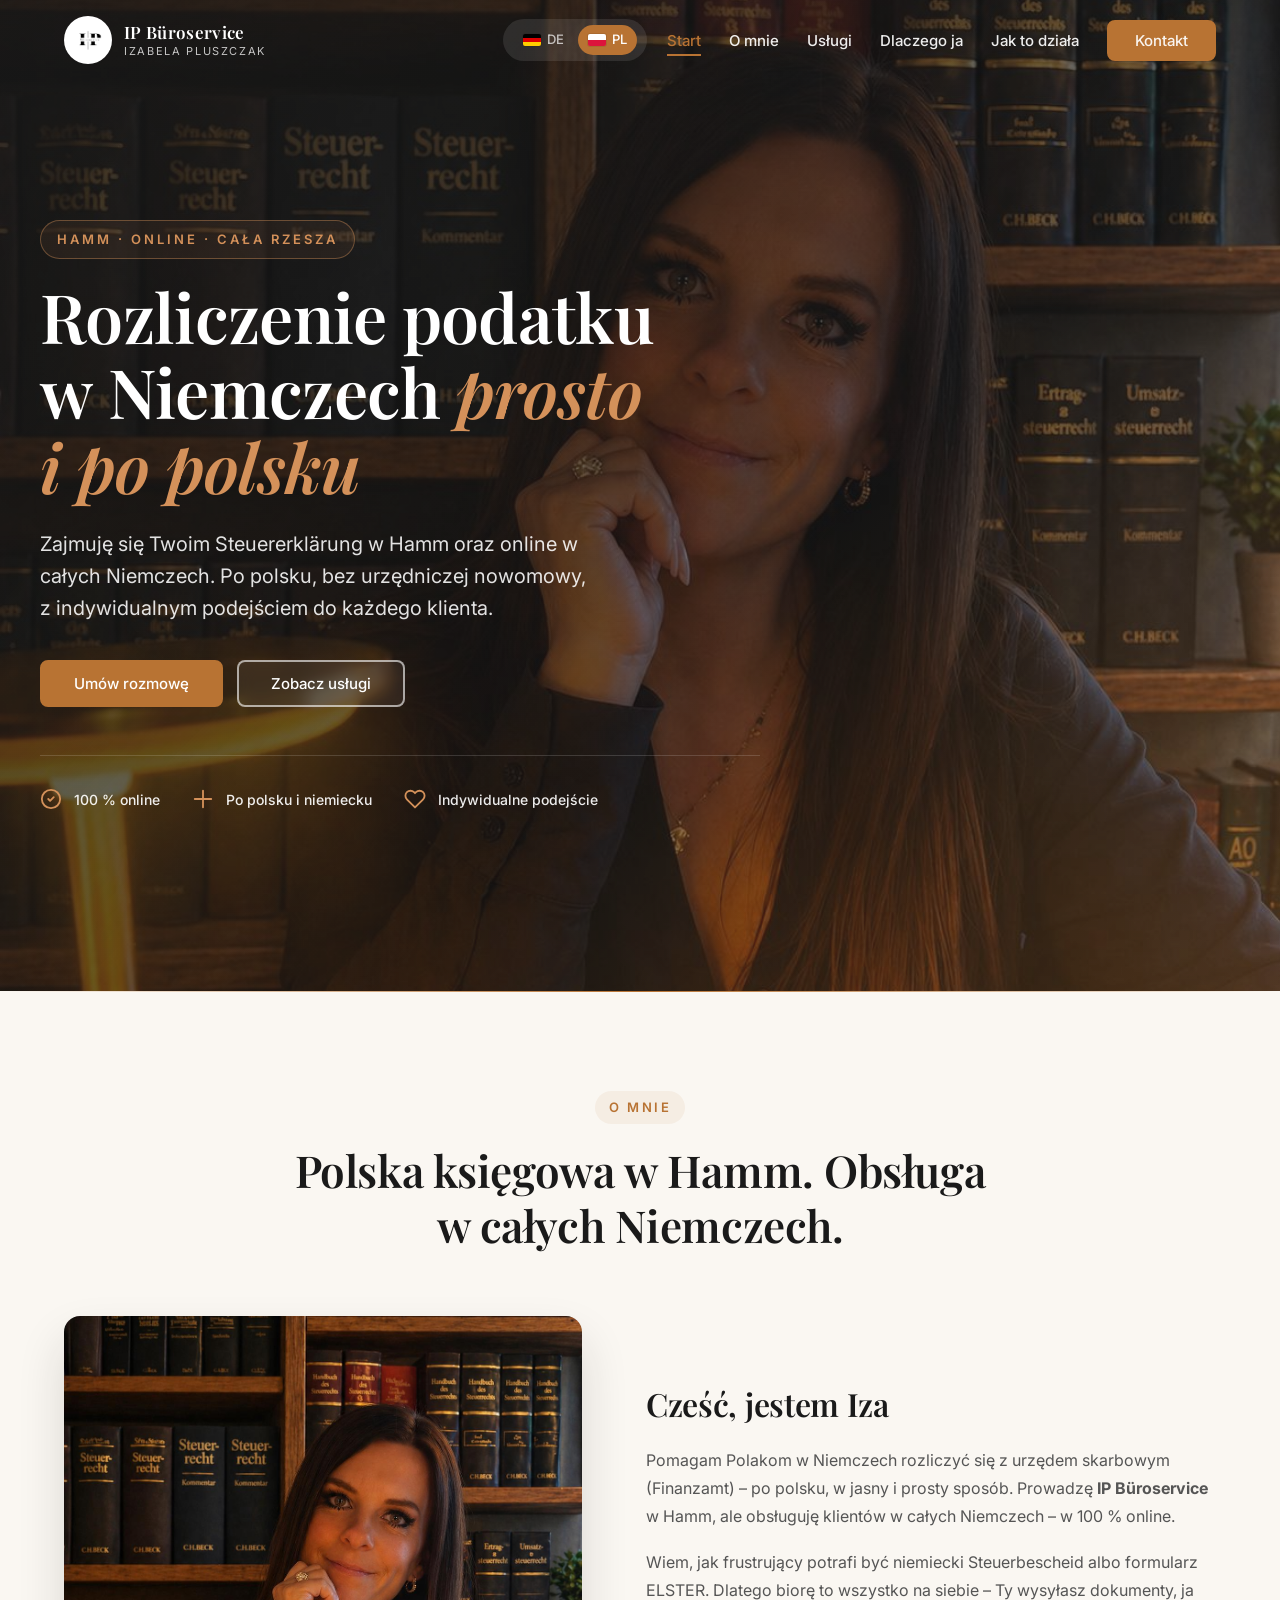
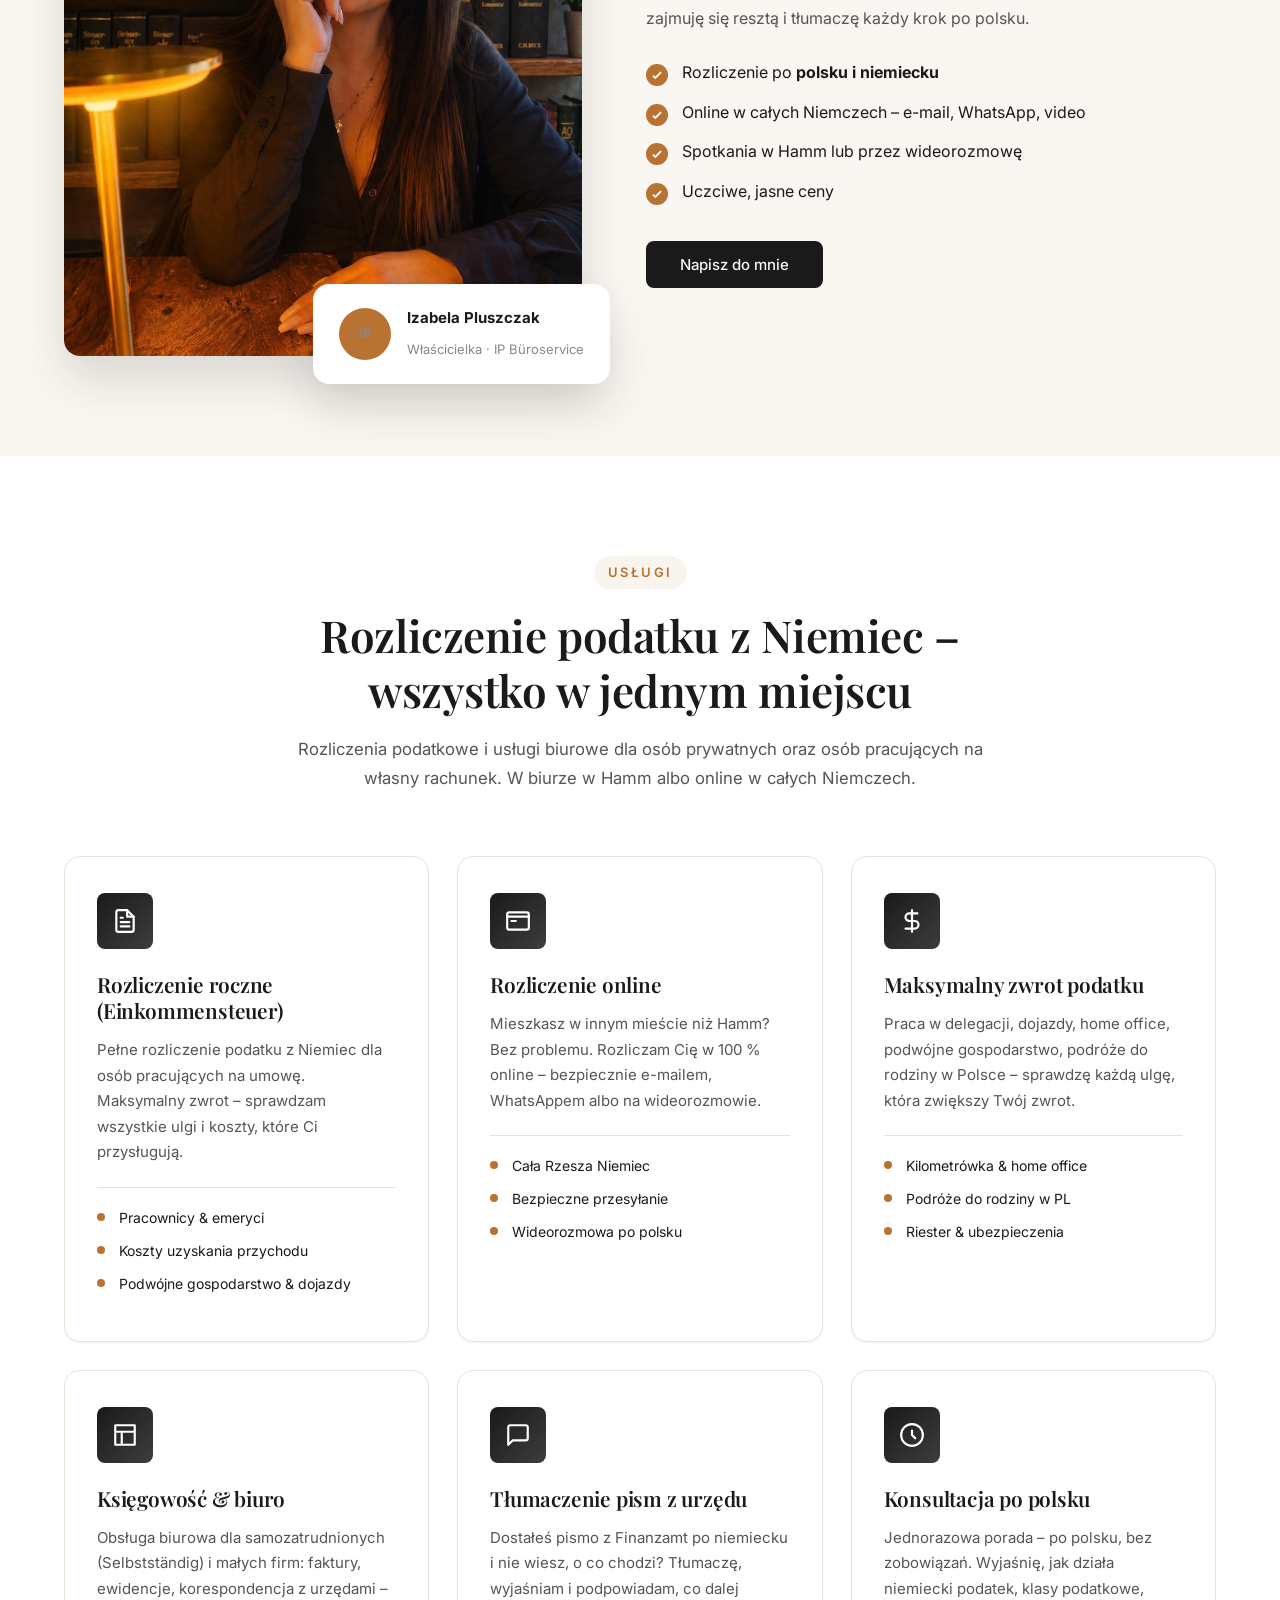
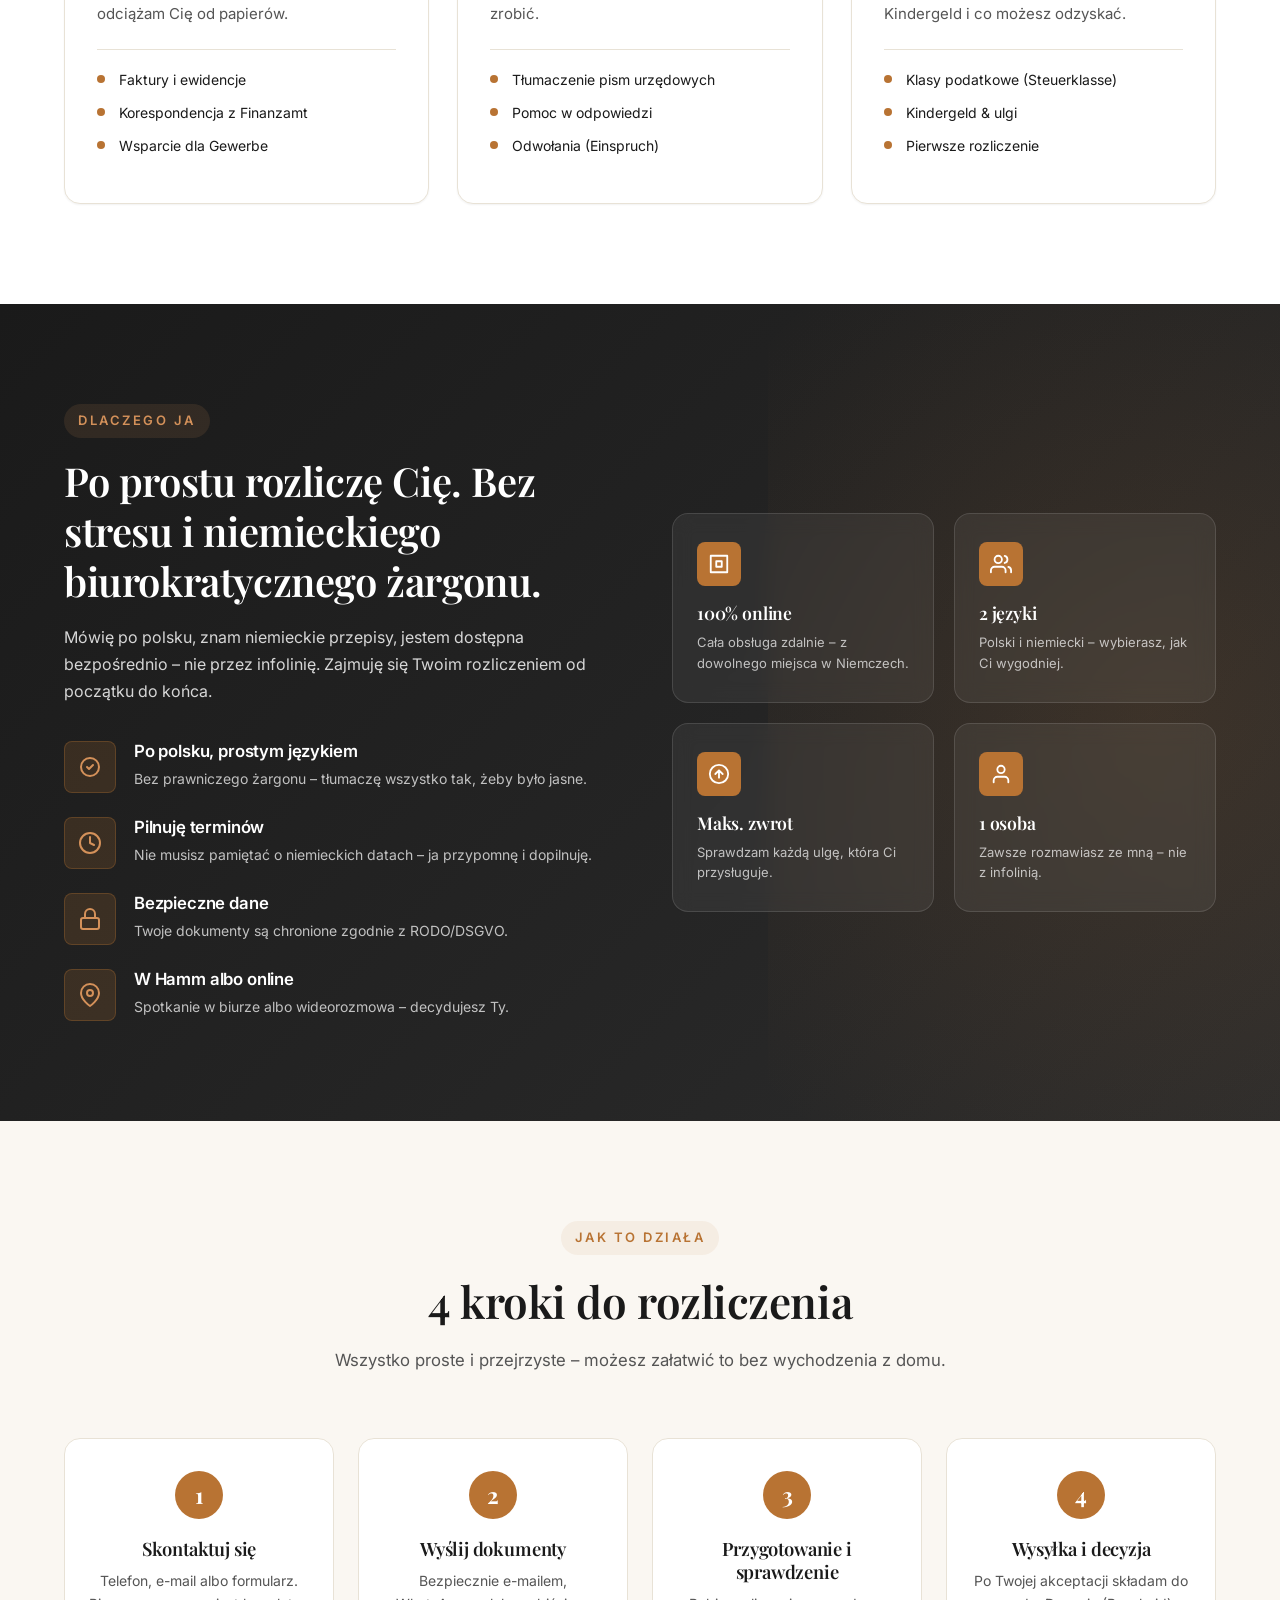
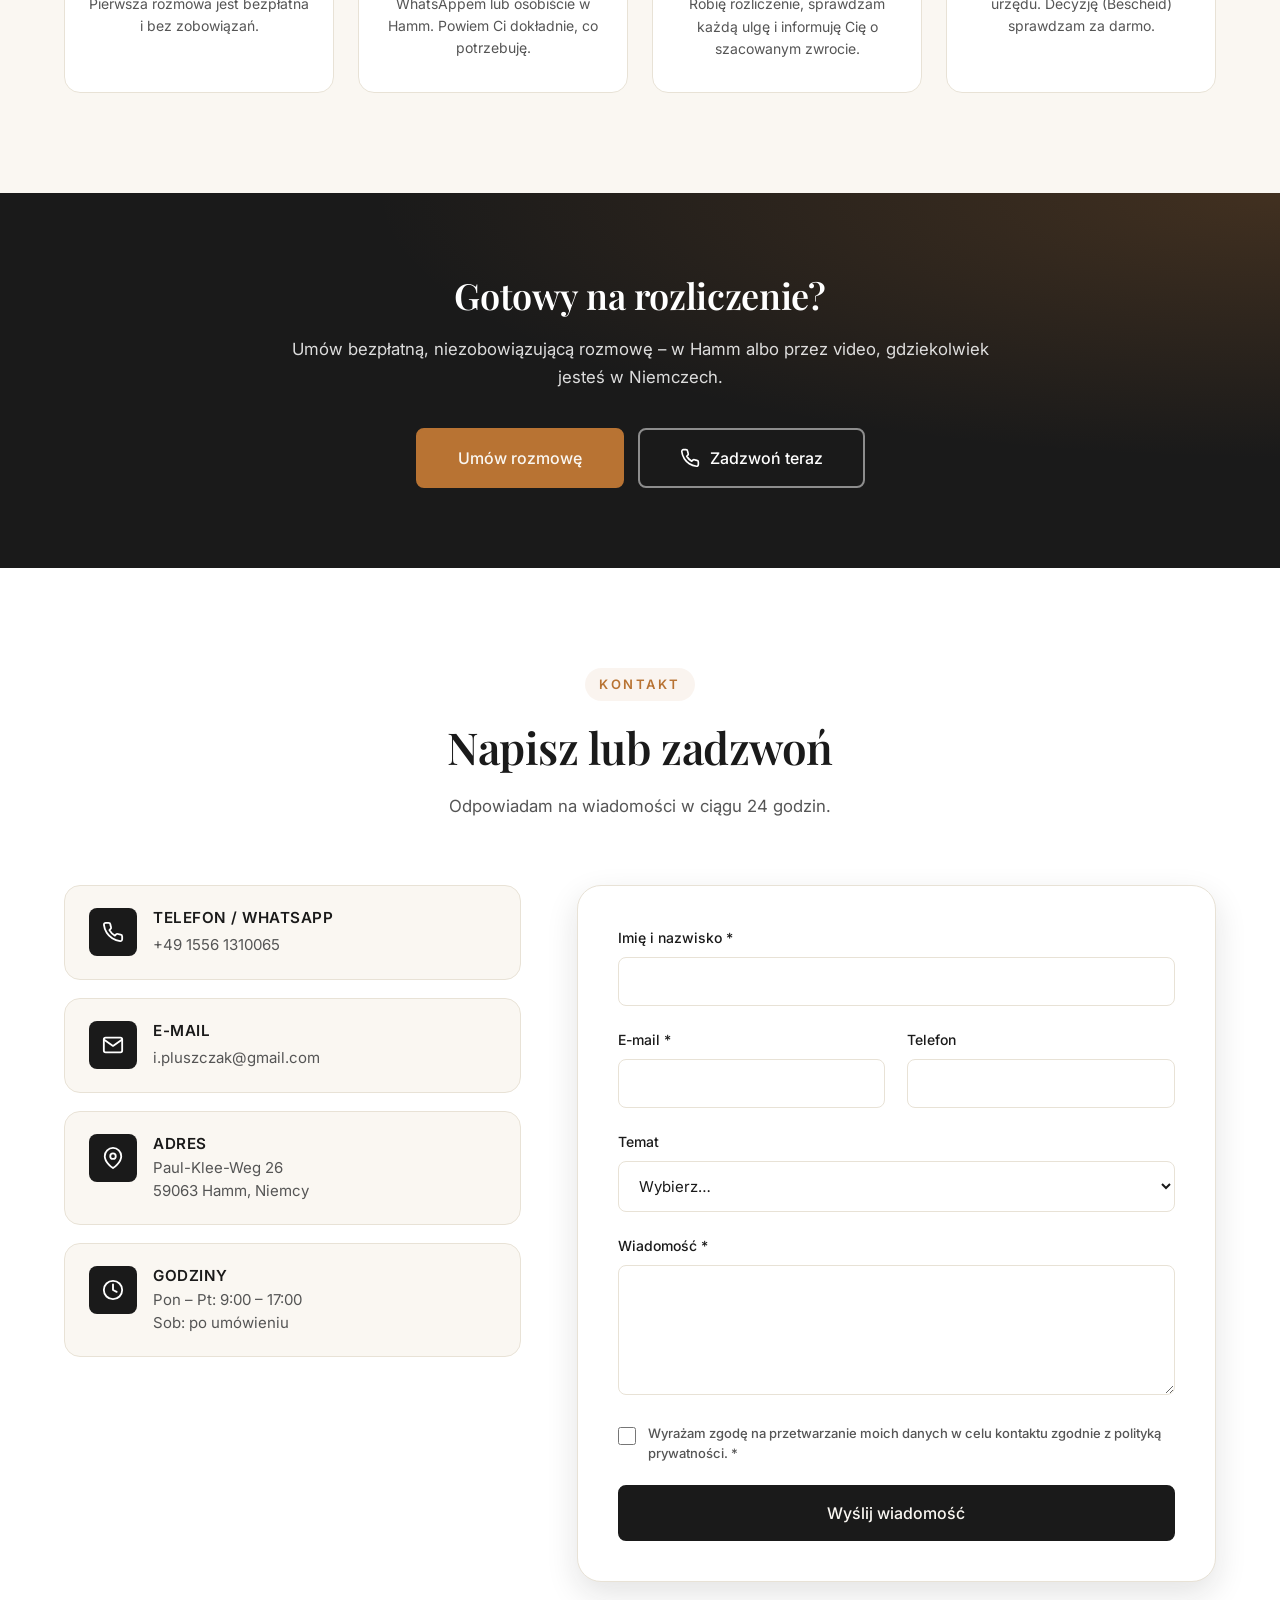
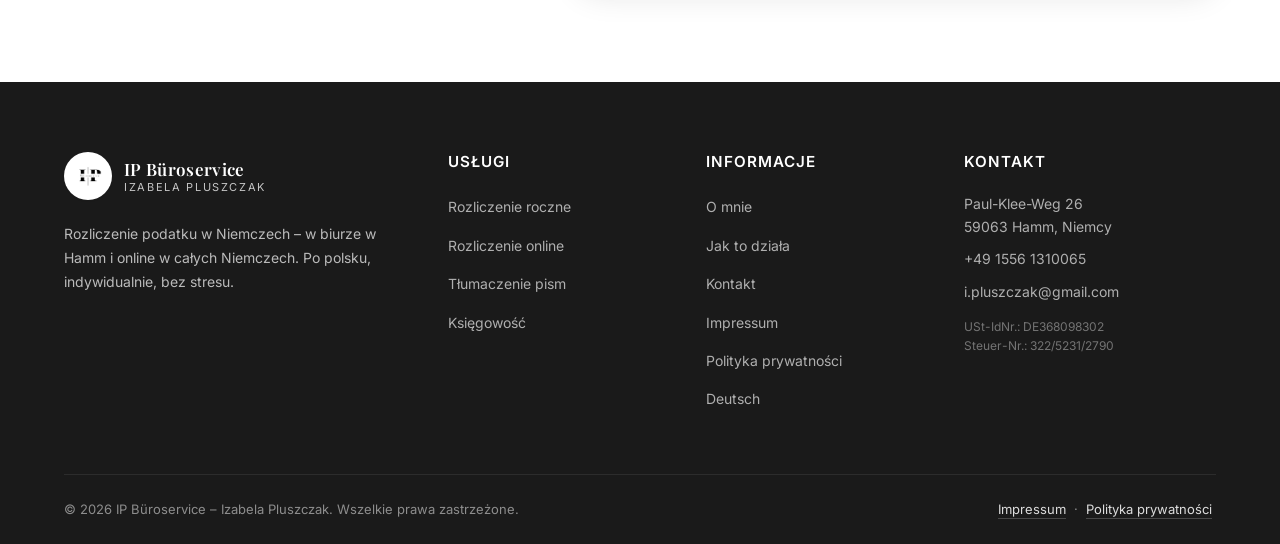
==== commit 72ad878f: "Add Impressum/Datenschutz links to footer Info column + visibility fix" ====
--- a/pl/index.html
+++ b/pl/index.html
@@ -569,6 +569,8 @@
                         <li><a href="#about">O mnie</a></li>
                         <li><a href="#process">Jak to działa</a></li>
                         <li><a href="#contact">Kontakt</a></li>
+                        <li><a href="/pl/impressum/">Impressum</a></li>
+                        <li><a href="/pl/polityka-prywatnosci/">Polityka prywatności</a></li>
                         <li><a href="/" hreflang="de">Deutsch</a></li>
                     </ul>
                 </div>
--- a/style.css
+++ b/style.css
@@ -1257,11 +1257,16 @@
 }
 
 .footer-bottom a {
-    color: rgba(255, 255, 255, 0.5);
+    color: rgba(255, 255, 255, 0.85);
+    border-bottom: 1px solid rgba(255, 255, 255, 0.2);
+    padding-bottom: 1px;
+    margin: 0 4px;
+    transition: var(--transition);
 }
 
 .footer-bottom a:hover {
     color: var(--copper-light);
+    border-bottom-color: var(--copper-light);
 }
 
 /* ===== NOTIFICATIONS ===== */
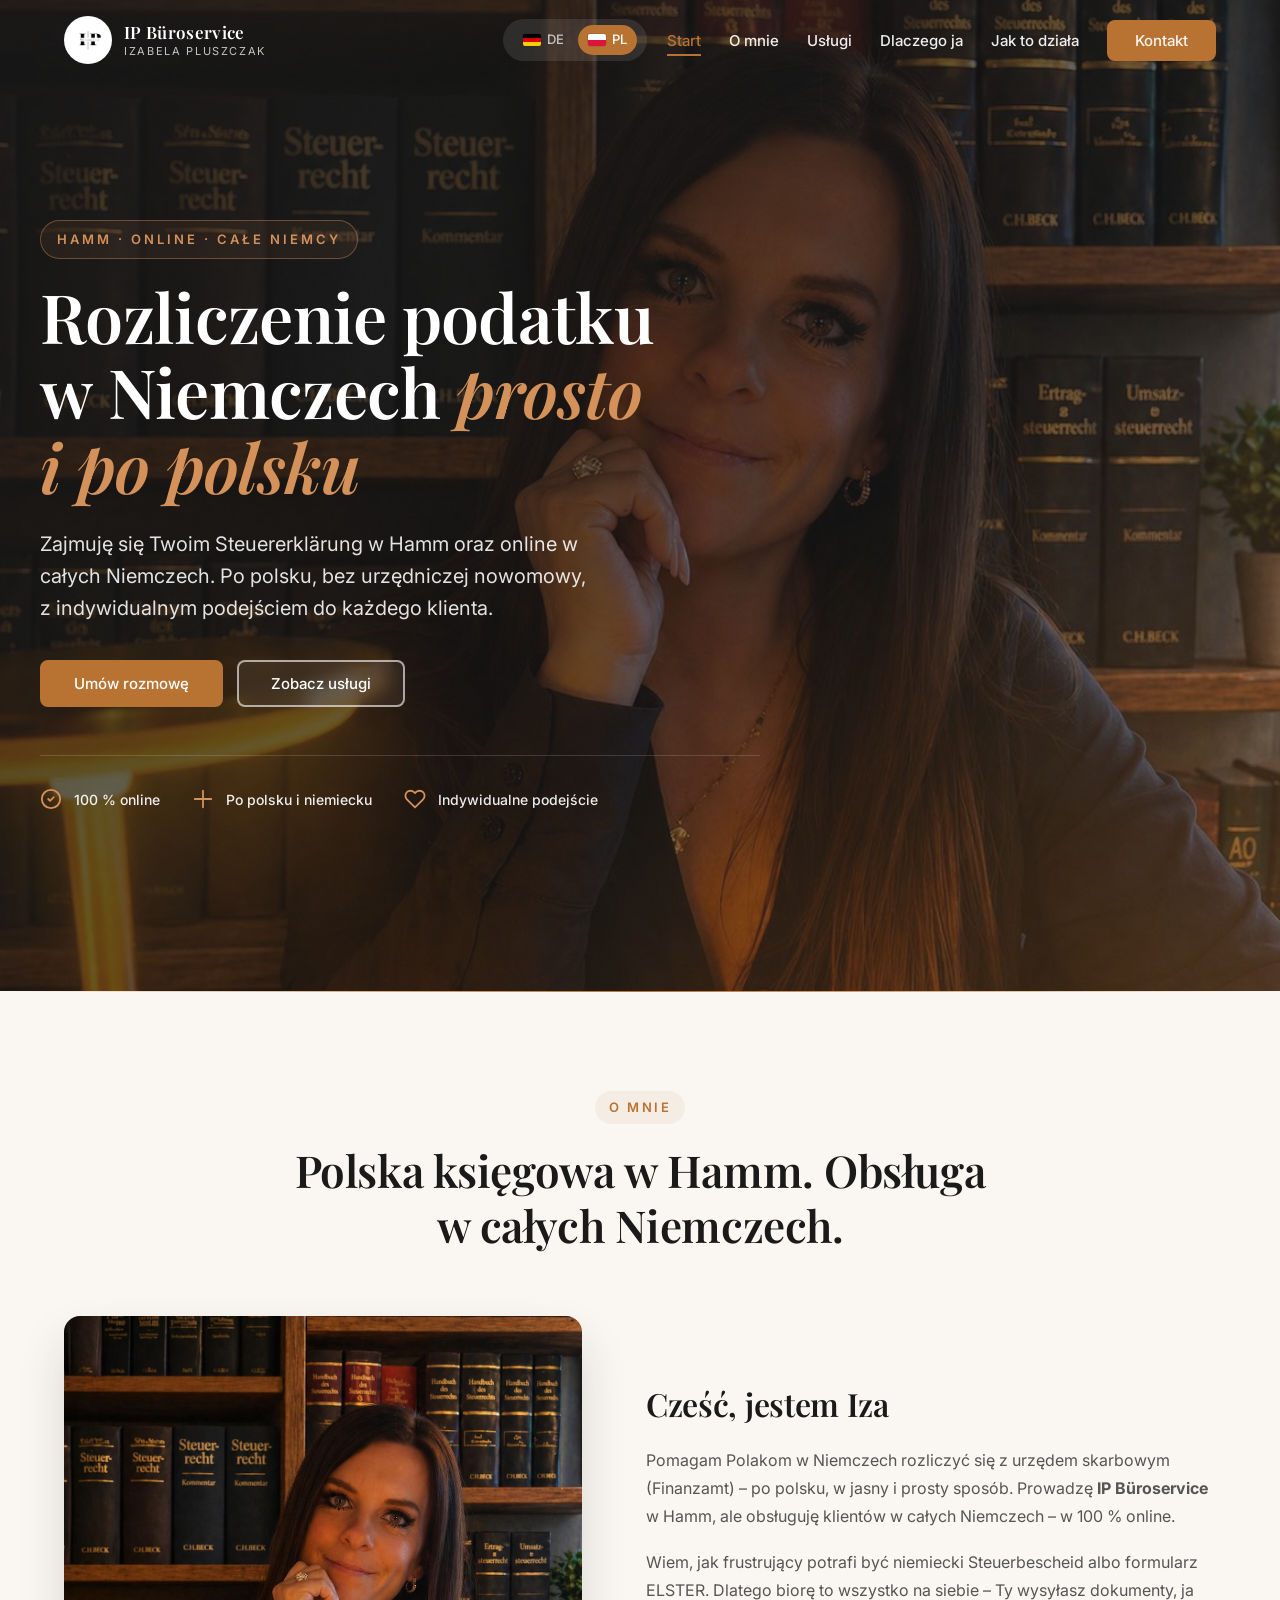
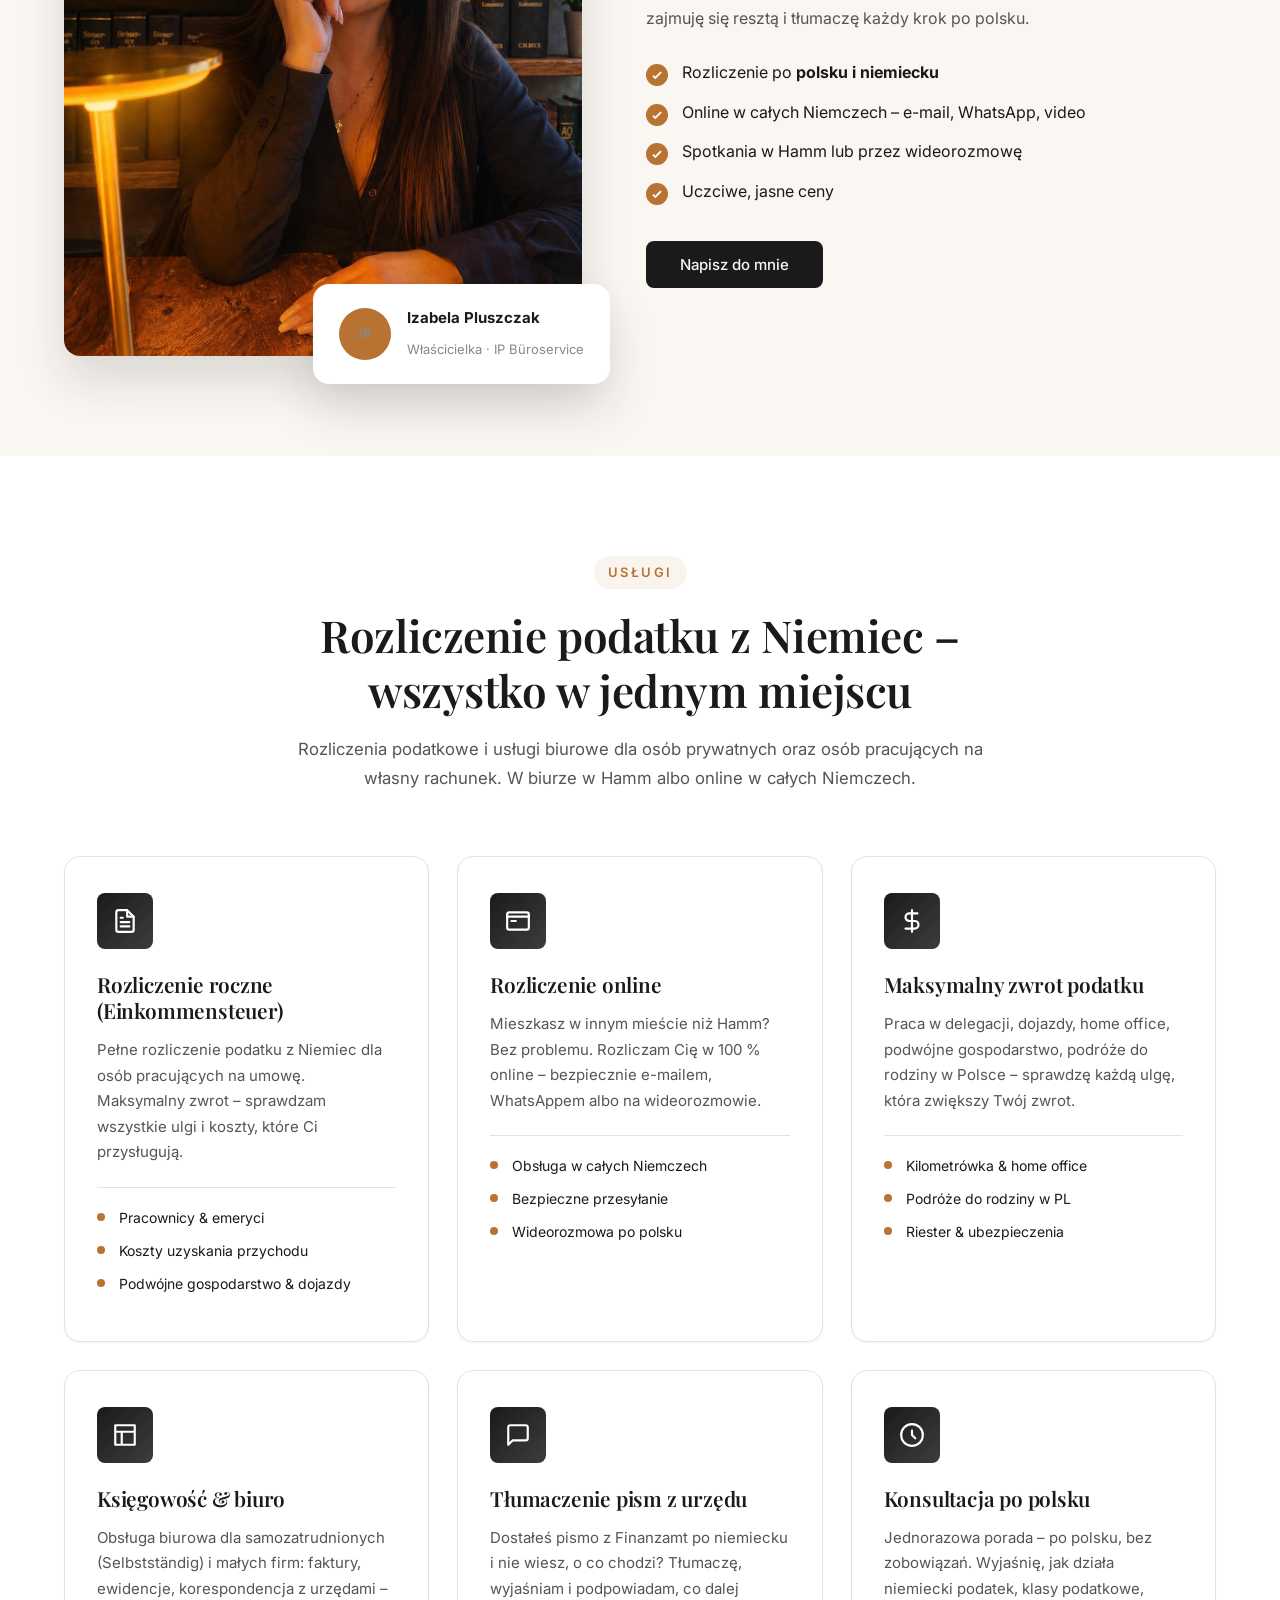
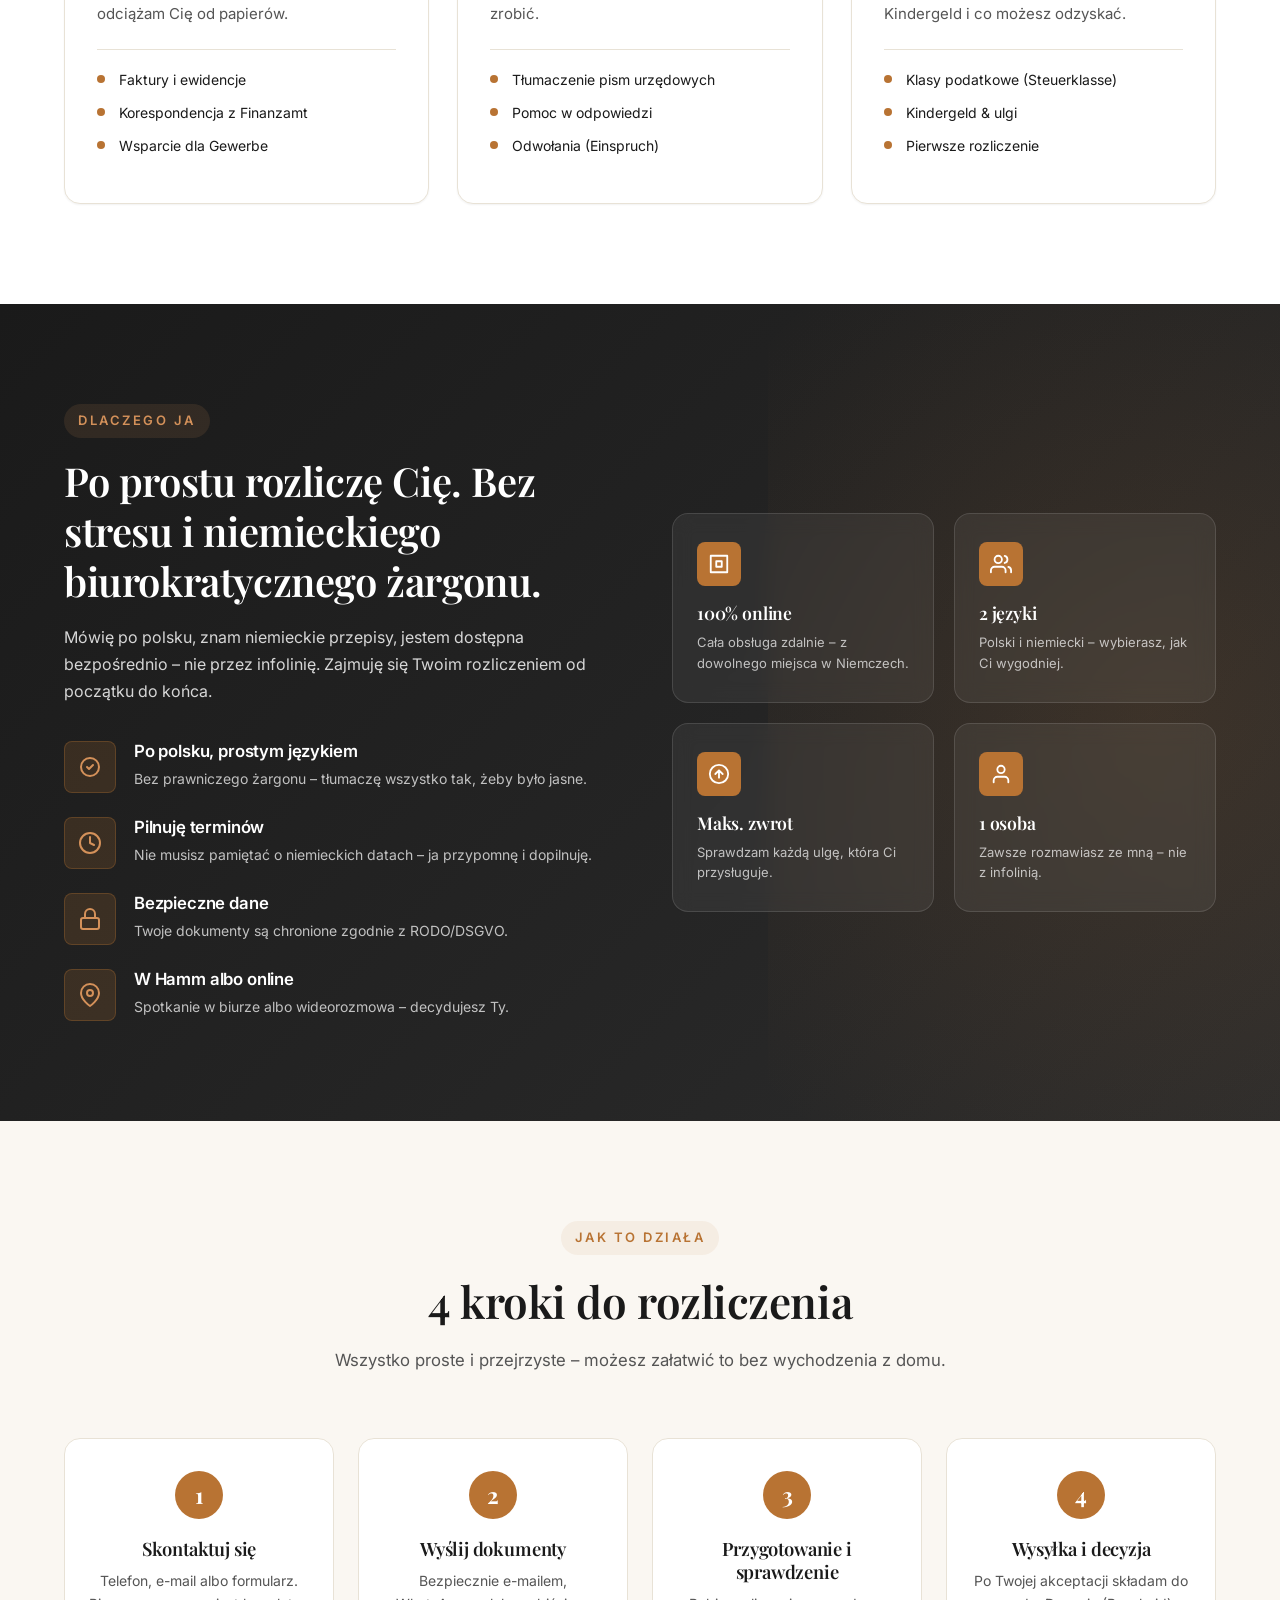
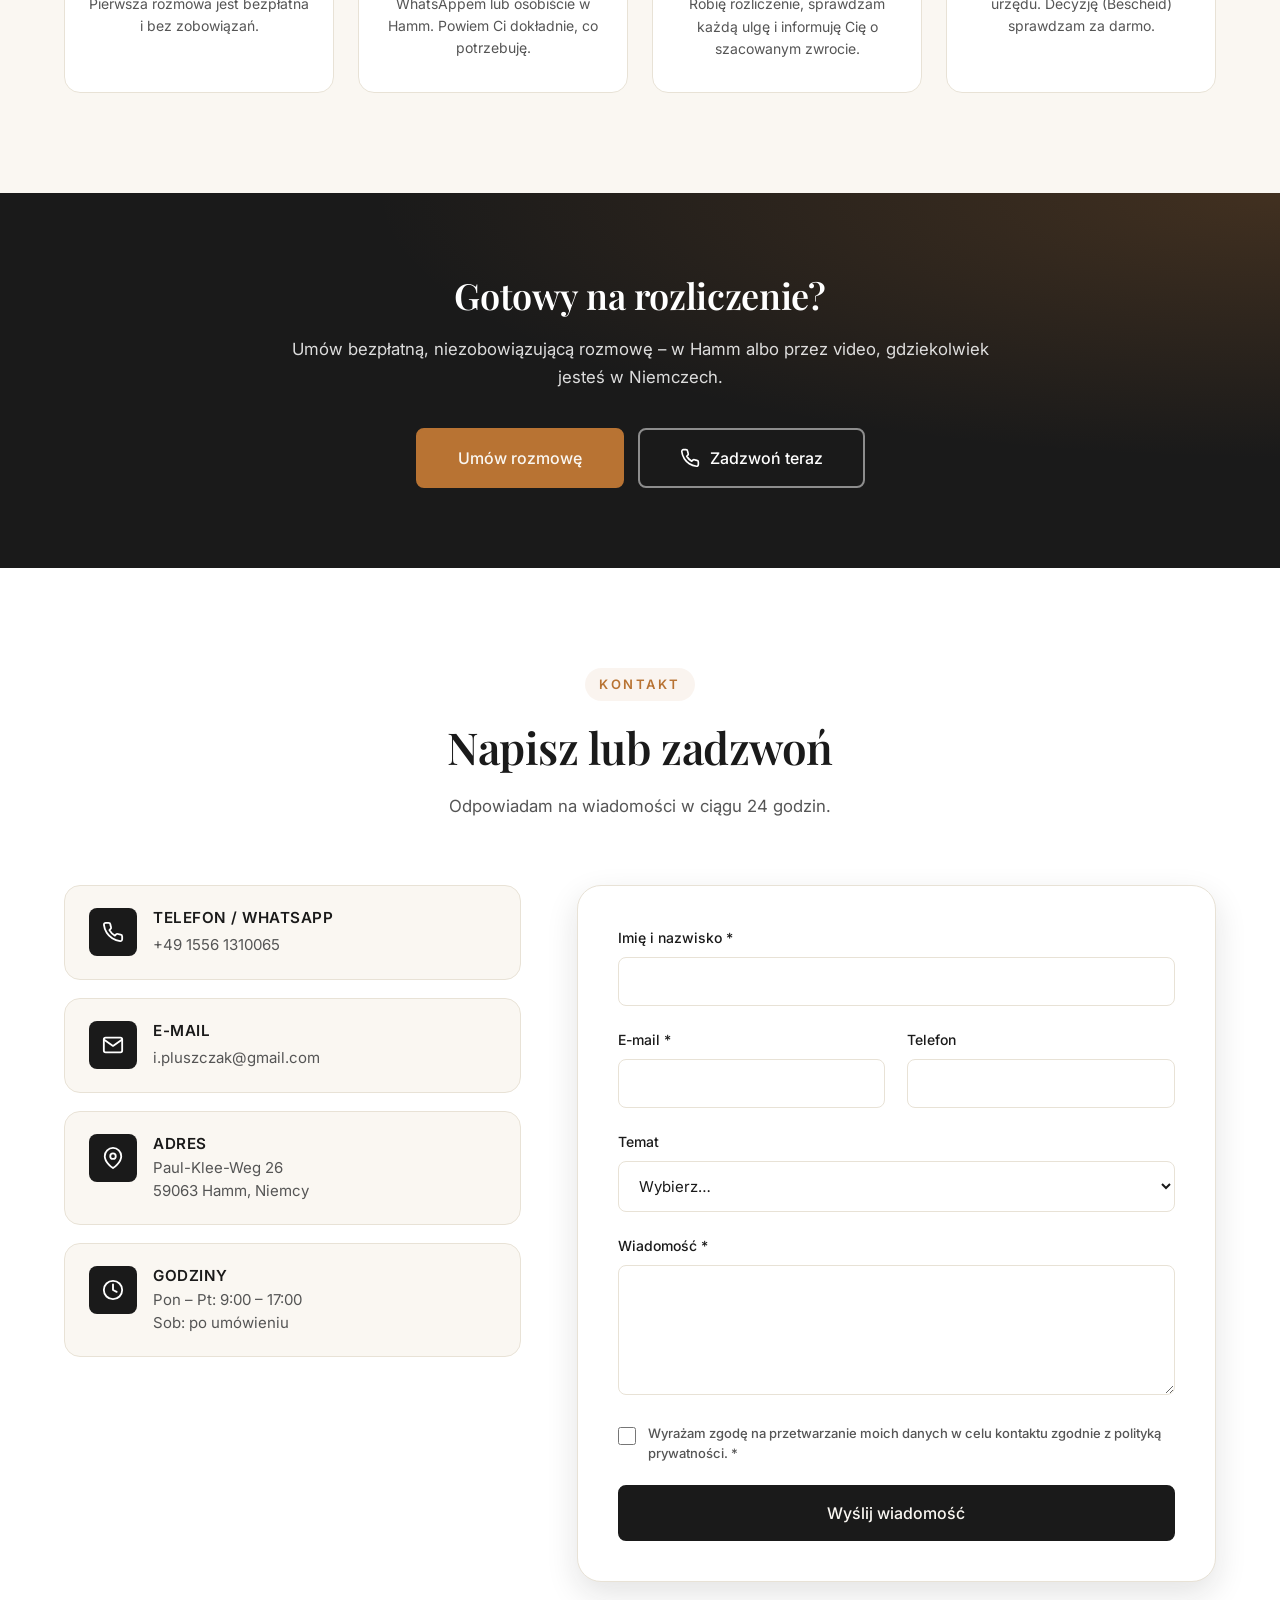
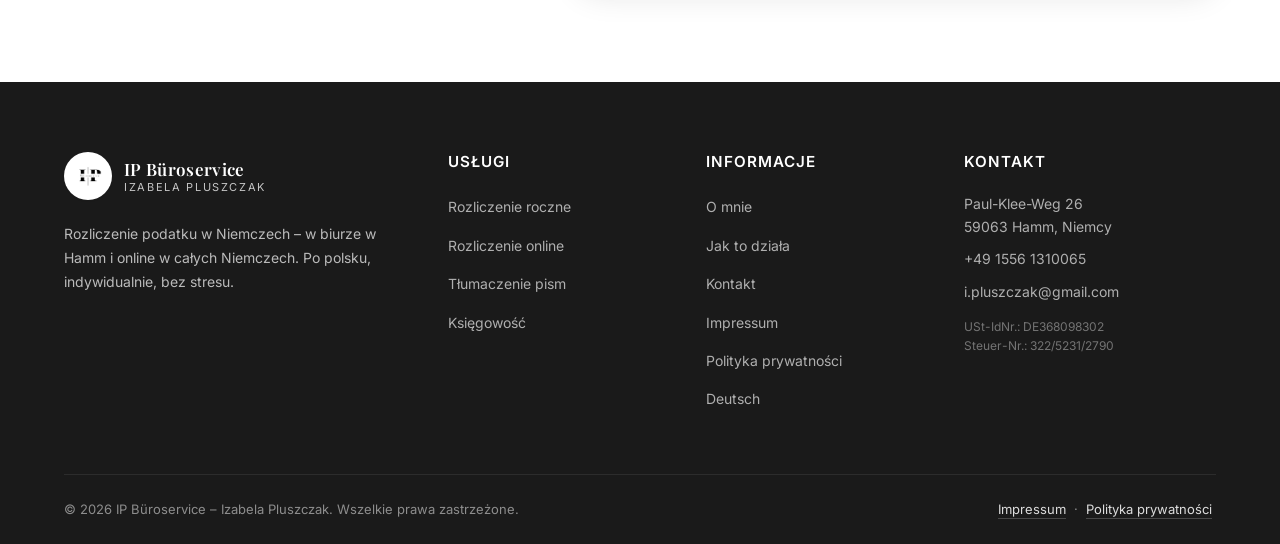
==== commit d103d0fc: "PL: replace 'Cala Rzesza' with 'Cale Niemcy'" ====
--- a/pl/index.html
+++ b/pl/index.html
@@ -116,7 +116,7 @@
         <div class="hero-overlay"></div>
         <div class="container hero-content">
             <div class="hero-text">
-                <span class="hero-eyebrow">Hamm · Online · Cała Rzesza</span>
+                <span class="hero-eyebrow">Hamm · Online · Całe Niemcy</span>
                 <h1>Rozliczenie podatku w&nbsp;Niemczech <span class="highlight">prosto i&nbsp;po polsku</span></h1>
                 <p class="hero-subtitle">Zajmuję się Twoim Steuererklärung w Hamm oraz online w całych Niemczech. Po polsku, bez urzędniczej nowomowy, z indywidualnym podejściem do każdego klienta.</p>
                 <div class="hero-buttons">
@@ -217,7 +217,7 @@
                     <h3>Rozliczenie online</h3>
                     <p>Mieszkasz w innym mieście niż Hamm? Bez problemu. Rozliczam Cię w 100 % online – bezpiecznie e-mailem, WhatsAppem albo na wideorozmowie.</p>
                     <ul>
-                        <li>Cała Rzesza Niemiec</li>
+                        <li>Obsługa w całych Niemczech</li>
                         <li>Bezpieczne przesyłanie</li>
                         <li>Wideorozmowa po polsku</li>
                     </ul>
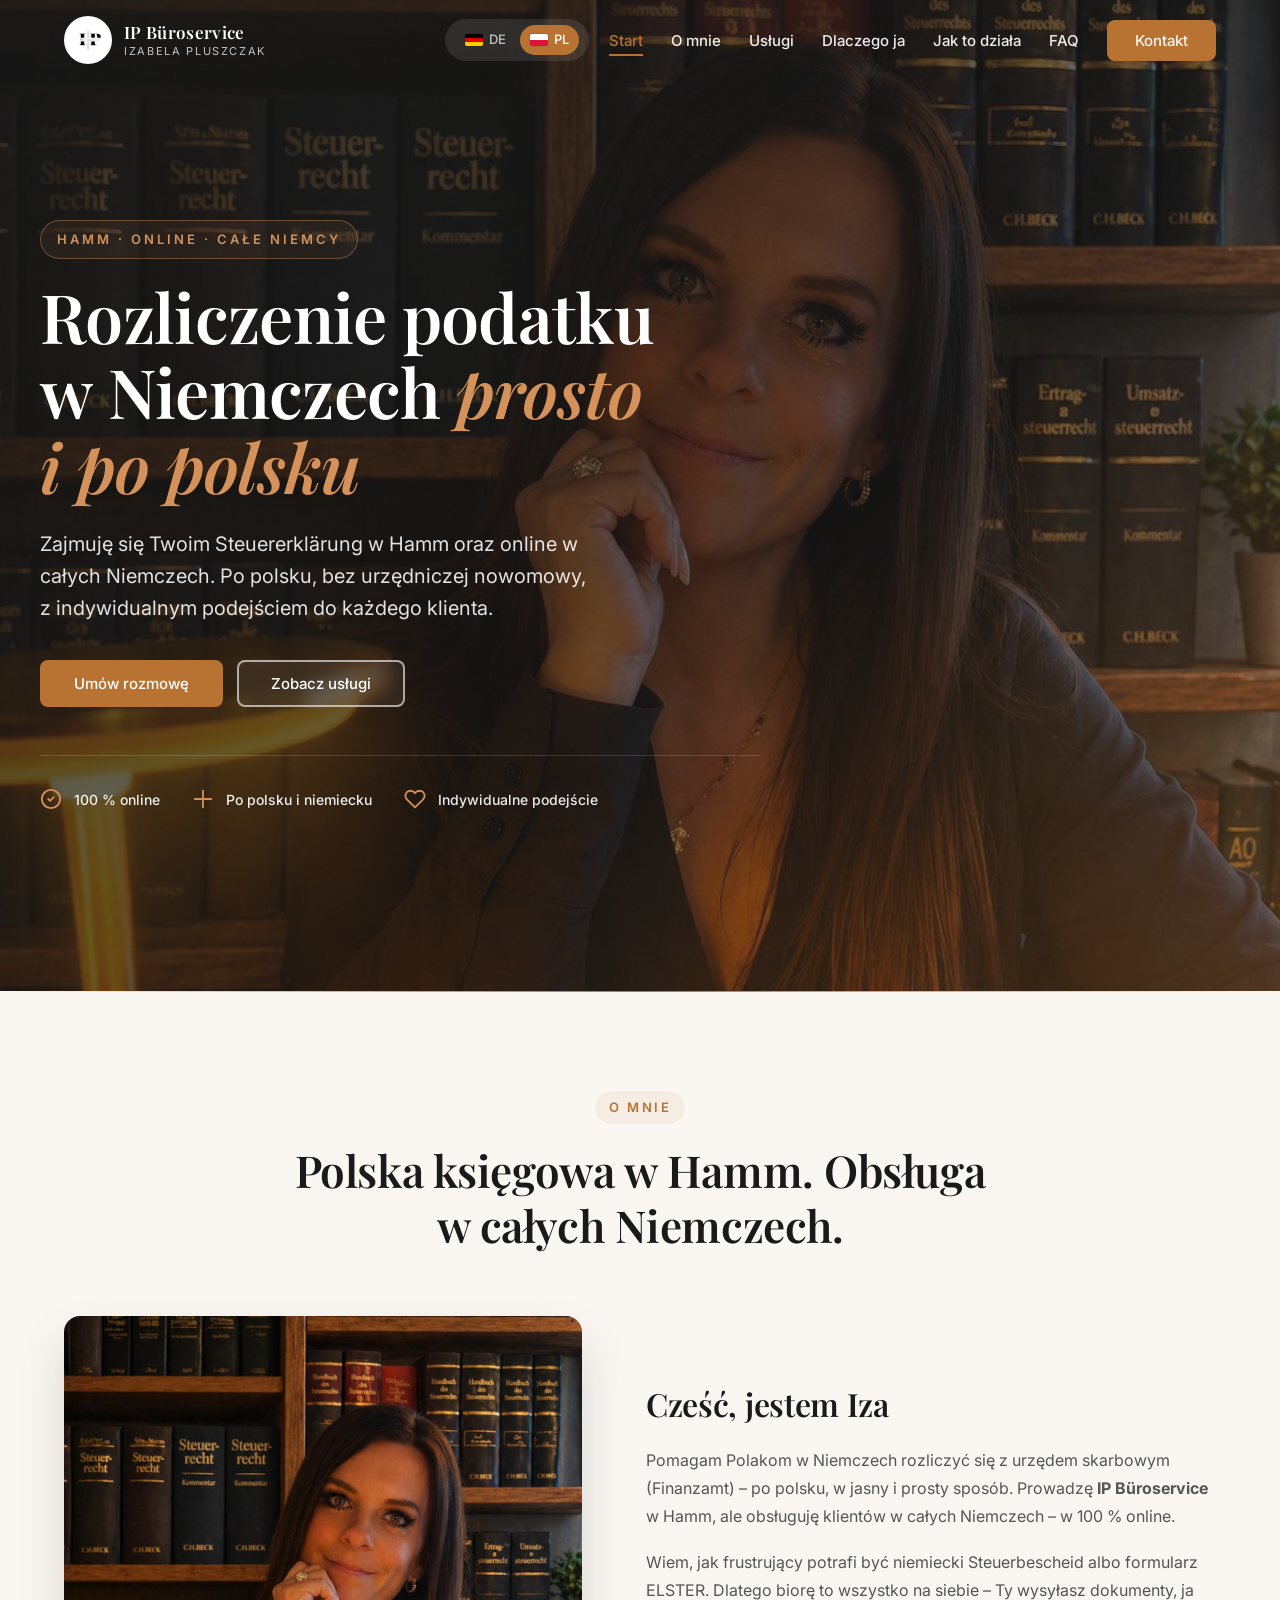
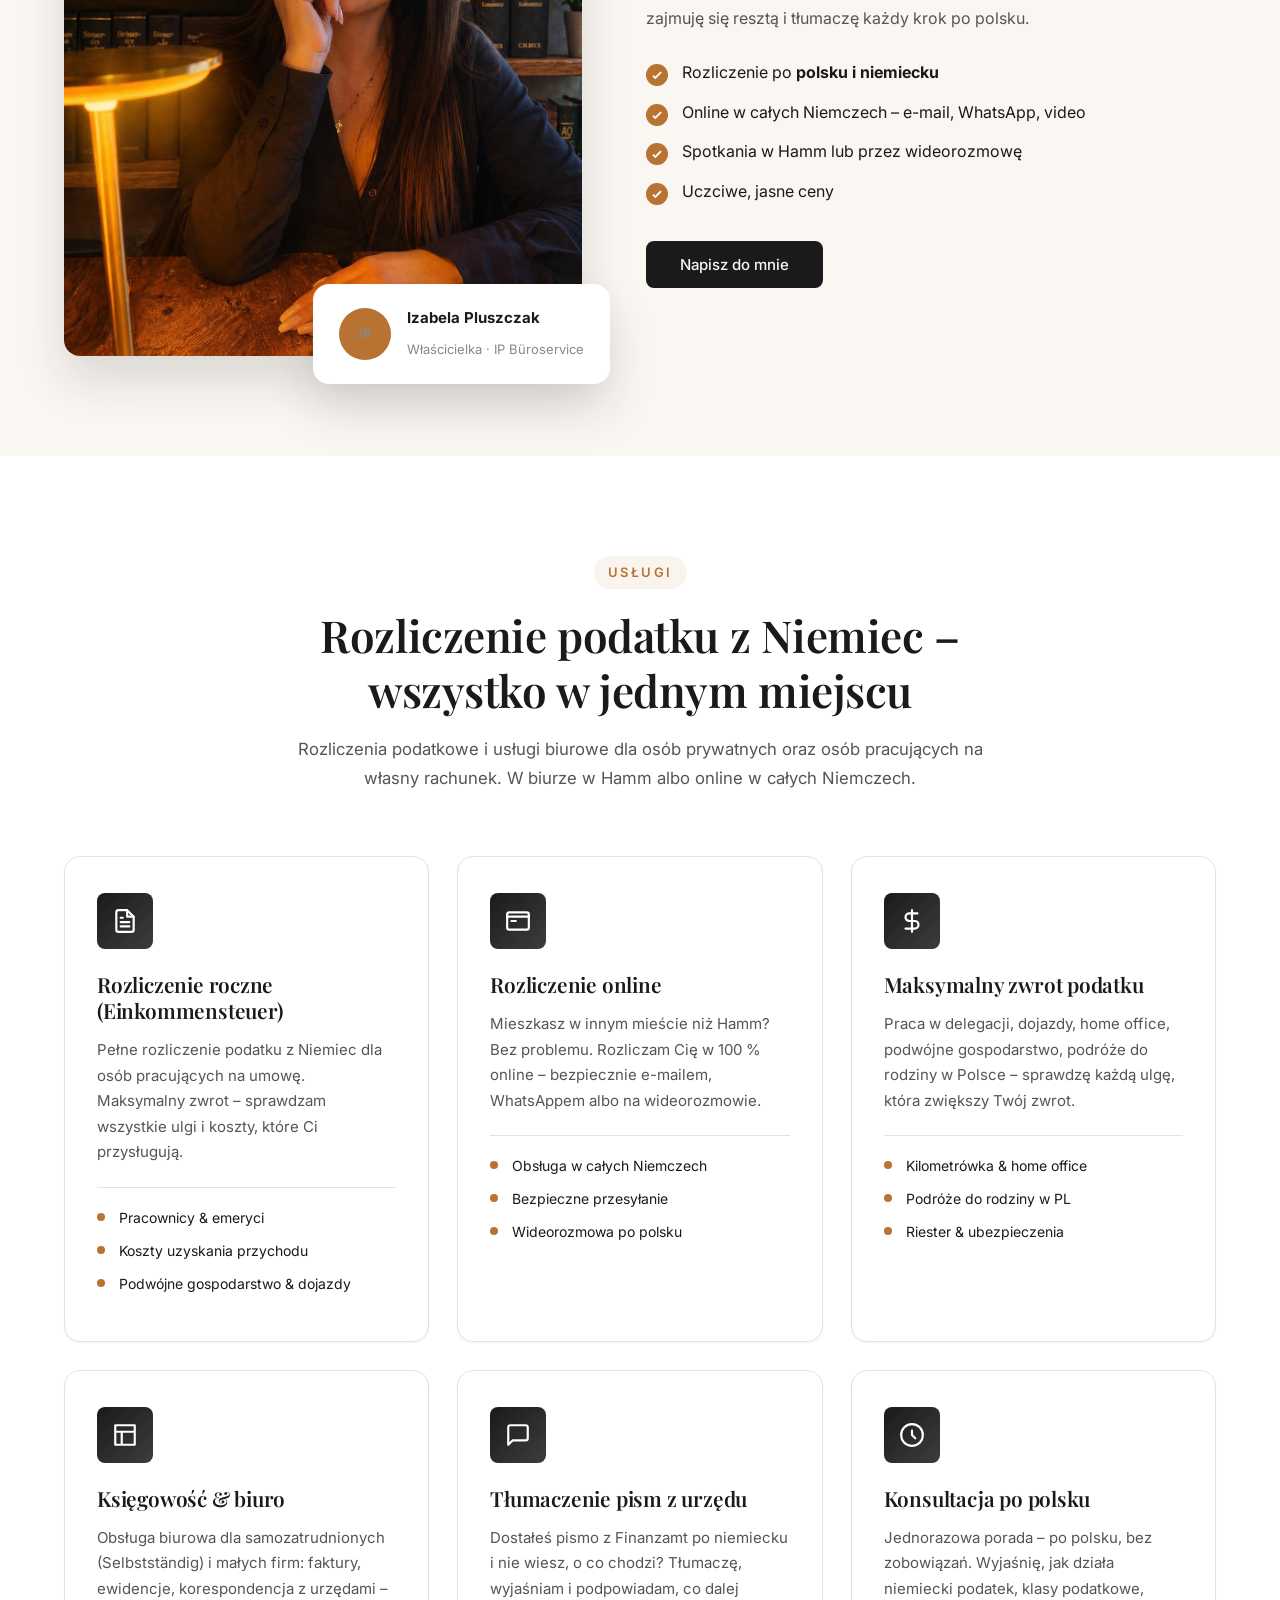
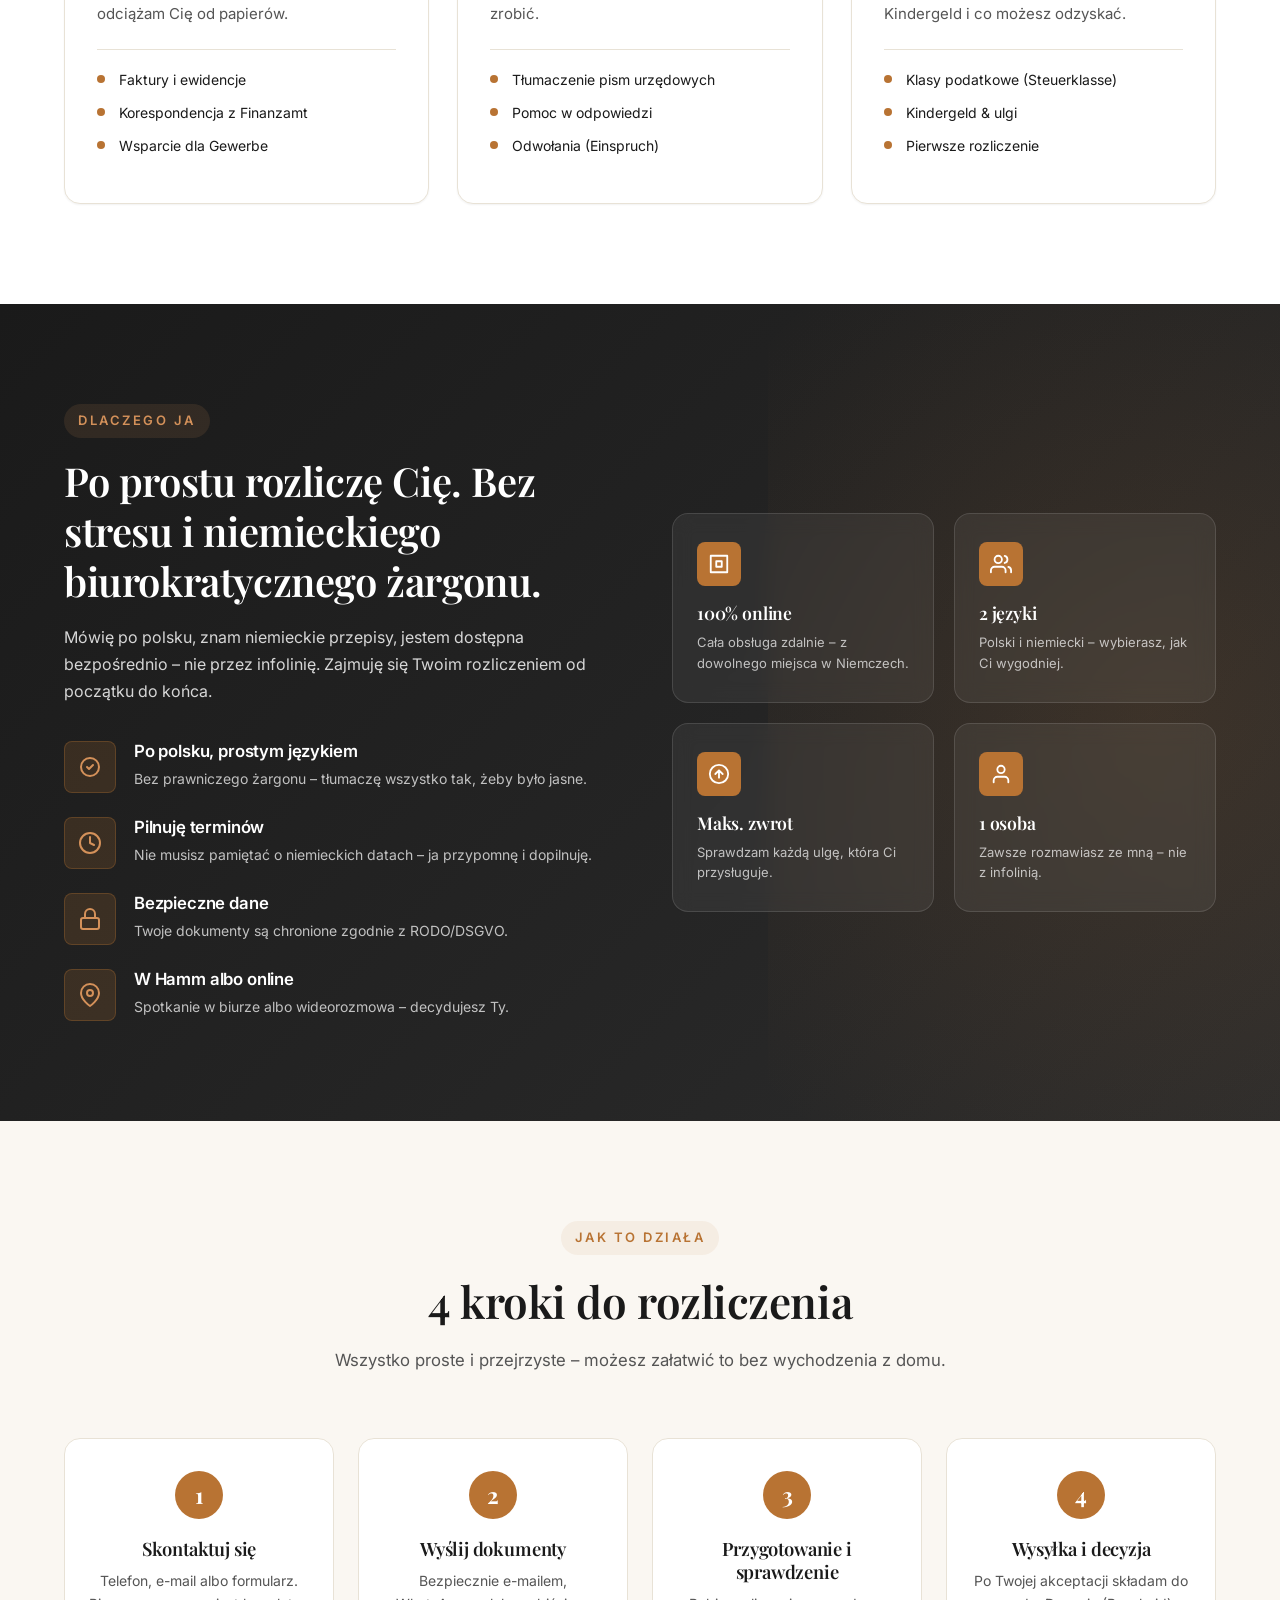
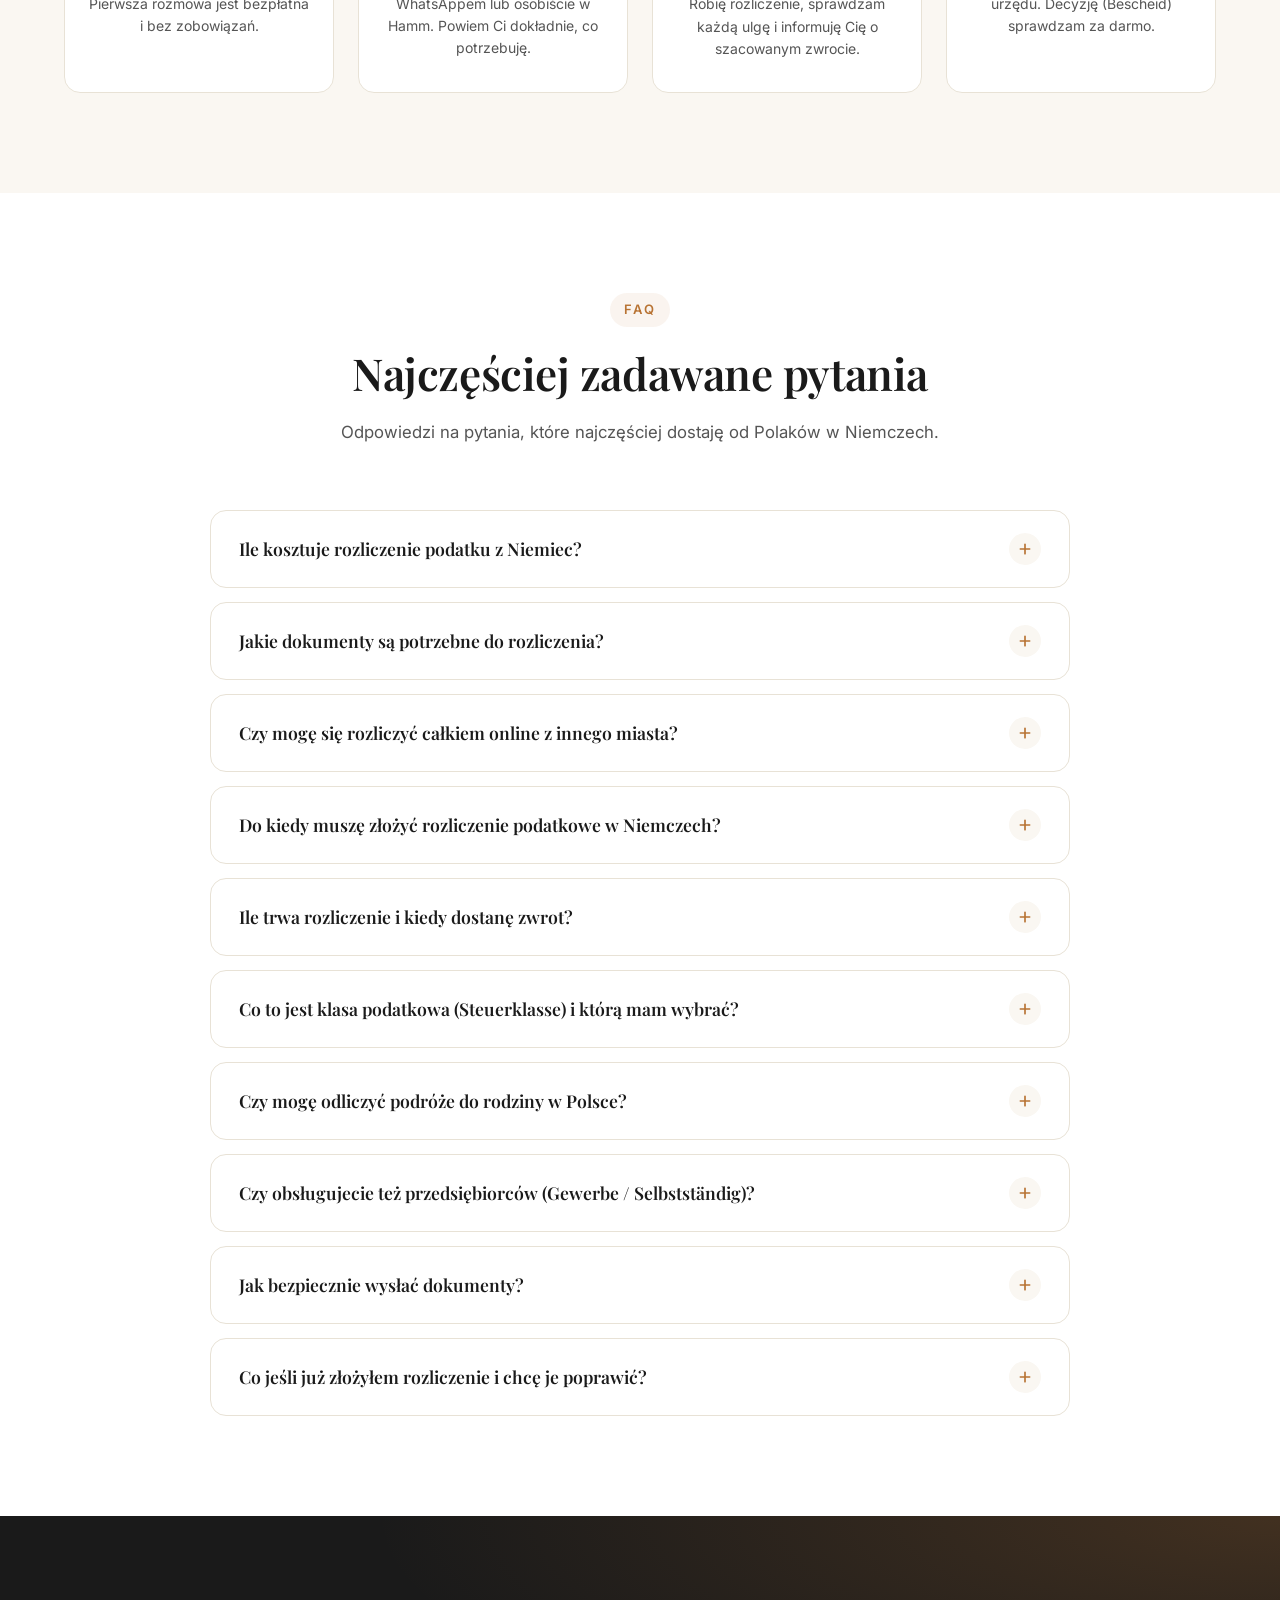
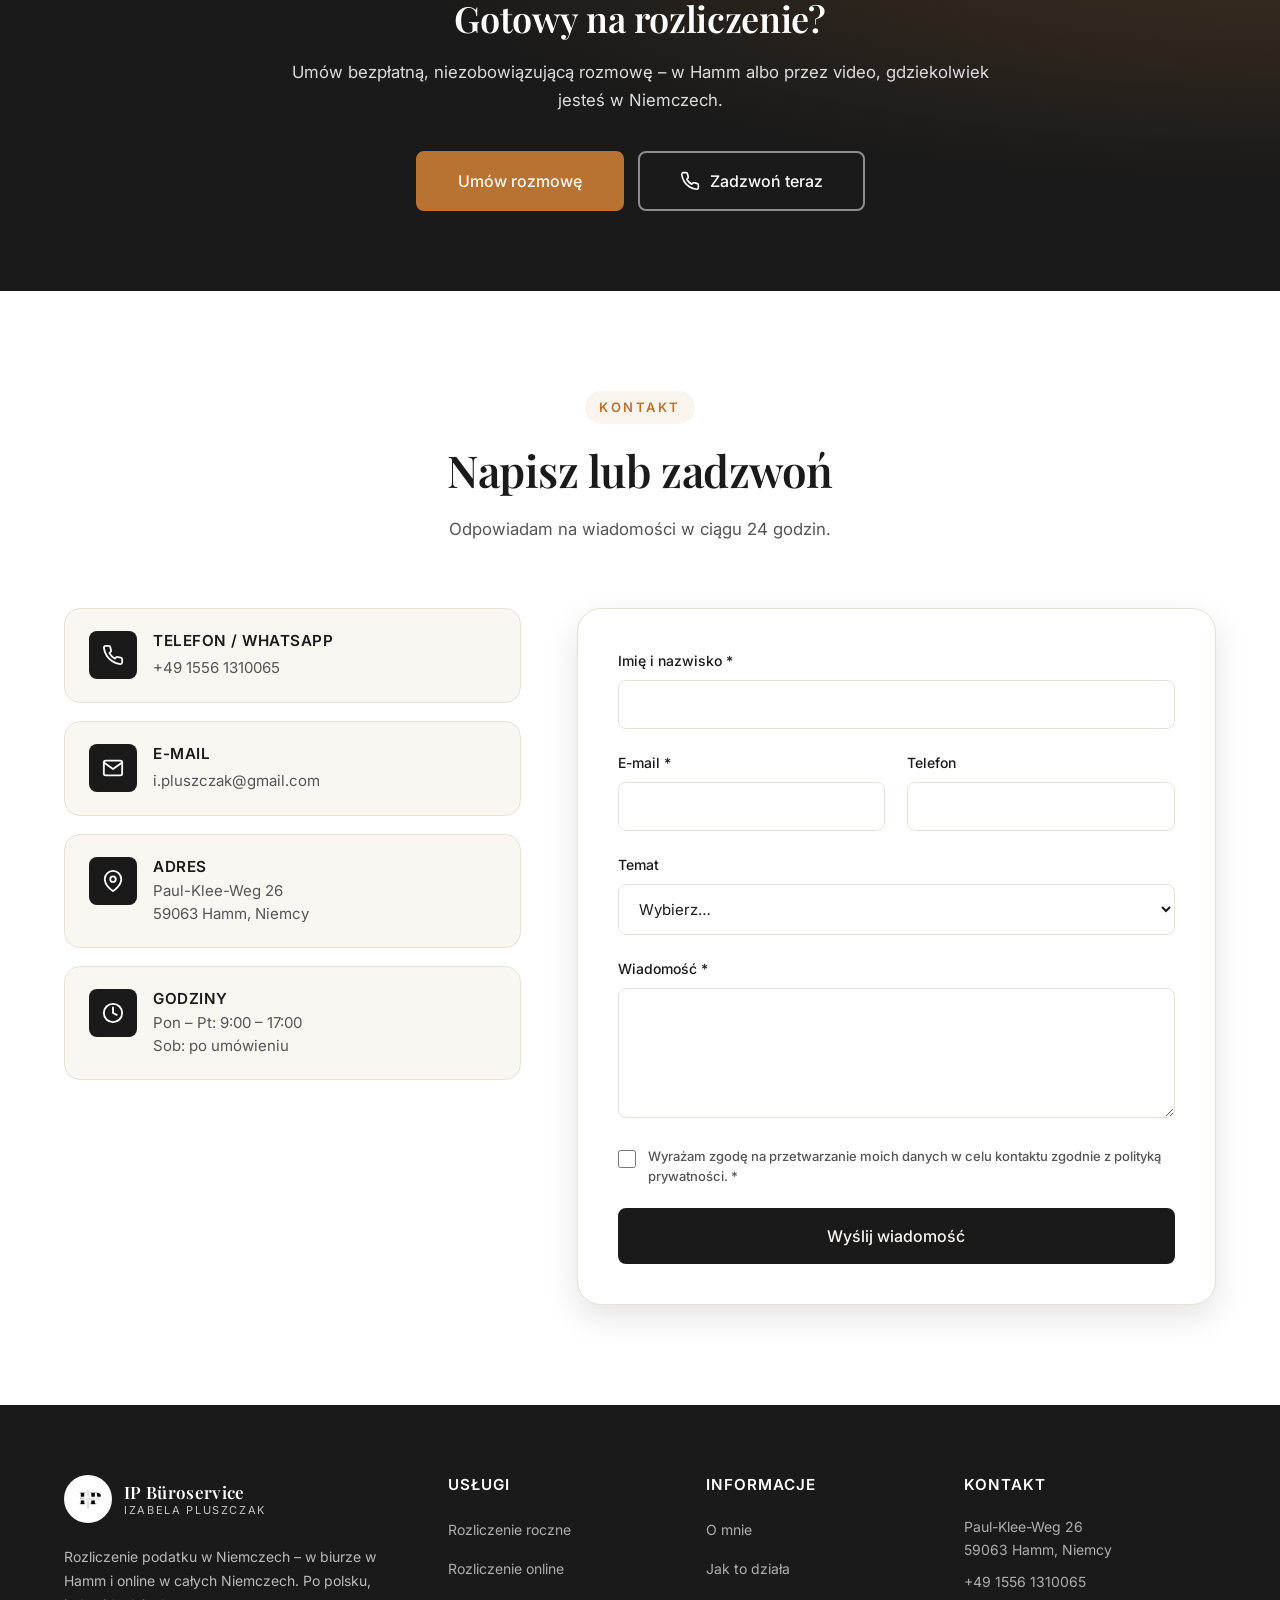
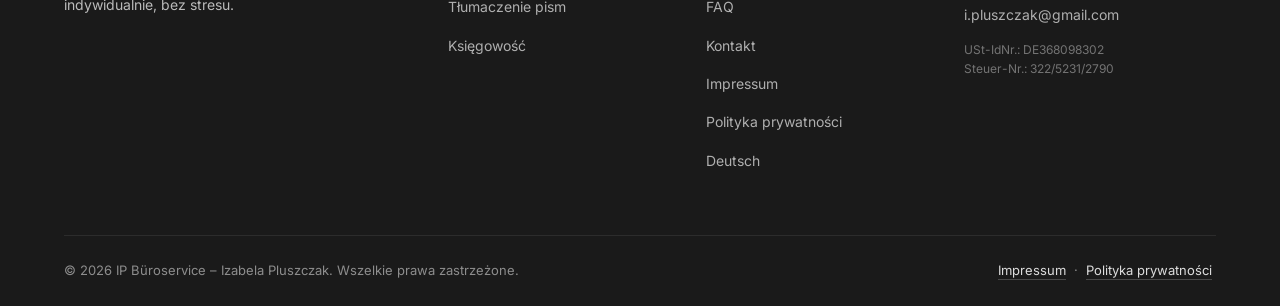
==== commit 1928210d: "Add FAQ section DE/PL with schema.org FAQPage for SEO rich snippets" ====
--- a/pl/index.html
+++ b/pl/index.html
@@ -36,6 +36,66 @@
     <link rel="preconnect" href="https://fonts.googleapis.com">
     <link rel="preconnect" href="https://fonts.gstatic.com" crossorigin>
     <link href="https://fonts.googleapis.com/css2?family=Playfair+Display:ital,wght@0,400;0,600;0,700;1,600&family=Inter:wght@300;400;500;600&display=swap" rel="stylesheet">
+
+    <script type="application/ld+json">
+    {
+        "@context": "https://schema.org",
+        "@type": "FAQPage",
+        "inLanguage": "pl",
+        "mainEntity": [
+            {
+                "@type": "Question",
+                "name": "Ile kosztuje rozliczenie podatku z Niemiec?",
+                "acceptedAnswer": { "@type": "Answer", "text": "Cena zależy od skali rozliczenia. Stawki regulowane są przepisami niemieckimi (StBVV). Zawsze podaję cenę z góry – stałą lub godzinową, bez ukrytych kosztów. Pierwsza rozmowa jest bezpłatna i niezobowiązująca." }
+            },
+            {
+                "@type": "Question",
+                "name": "Jakie dokumenty są potrzebne do rozliczenia?",
+                "acceptedAnswer": { "@type": "Answer", "text": "Najczęściej: Lohnsteuerbescheinigung, Steuer-ID, IBAN, dokumenty na koszty uzyskania przychodu (dojazdy, home office, kursy), ubezpieczenia, składki Riester, darowizny. Przed rozmową wysyłam indywidualną listę dokumentów." }
+            },
+            {
+                "@type": "Question",
+                "name": "Czy mogę się rozliczyć całkiem online z innego miasta?",
+                "acceptedAnswer": { "@type": "Answer", "text": "Tak, w 100% online – z dowolnego miejsca w Niemczech. Dokumenty wysyłasz e-mailem, WhatsAppem lub przez chmurę, konsultacje prowadzę telefonicznie lub na wideorozmowie. Rozliczenie składam elektronicznie przez ELSTER po Twojej akceptacji." }
+            },
+            {
+                "@type": "Question",
+                "name": "Do kiedy muszę złożyć rozliczenie podatkowe w Niemczech?",
+                "acceptedAnswer": { "@type": "Answer", "text": "Rozliczenie obowiązkowe (np. klasy III/V): do 31 lipca następnego roku. Dobrowolne: masz 4 lata – rozliczenie za 2021 r. można jeszcze złożyć do 31.12.2025." }
+            },
+            {
+                "@type": "Question",
+                "name": "Ile trwa rozliczenie i kiedy dostanę zwrot?",
+                "acceptedAnswer": { "@type": "Answer", "text": "U mnie 1–2 tygodnie od kompletu dokumentów. Urząd (Finanzamt) potrzebuje 2–12 tygodni na decyzję – elektroniczne rozliczenia są zwykle obsługiwane szybciej. Zwrot trafia na konto kilka dni po decyzji." }
+            },
+            {
+                "@type": "Question",
+                "name": "Co to jest klasa podatkowa (Steuerklasse) i którą mam wybrać?",
+                "acceptedAnswer": { "@type": "Answer", "text": "Klasa decyduje o zaliczkach z wypłaty. W Niemczech jest 6 klas: I (samotni), II (samotni rodzice), III/V (małżonkowie o różnych dochodach), IV (podobne dochody), VI (druga praca). Pomagam dobrać optymalną klasę." }
+            },
+            {
+                "@type": "Question",
+                "name": "Czy mogę odliczyć podróże do rodziny w Polsce?",
+                "acceptedAnswer": { "@type": "Answer", "text": "Tak – w ramach doppelte Haushaltsführung. Można odliczyć jedną podróż tygodniowo do rodziny, koszty mieszkania w Niemczech (do 1000 €/mies.) oraz wyżywienie przez 3 miesiące. Warunek: centrum życiowe w Polsce." }
+            },
+            {
+                "@type": "Question",
+                "name": "Czy obsługujecie też przedsiębiorców (Gewerbe / Selbstständig)?",
+                "acceptedAnswer": { "@type": "Answer", "text": "Tak – prowadzę obsługę biurową: ewidencje, faktury, korespondencja, przygotowanie dokumentów dla Steuerberatera. Pełne doradztwo podatkowe (§ 3 StBerG) zarezerwowane jest dla niemieckich Steuerberaterów – współpracuję z polskojęzycznym doradcą." }
+            },
+            {
+                "@type": "Question",
+                "name": "Jak bezpiecznie wysłać dokumenty?",
+                "acceptedAnswer": { "@type": "Answer", "text": "Tylko szyfrowane kanały (e-mail, WhatsApp E2E, bezpieczny link). Dokumenty przechowywane wg niemieckiego GoBD (10 lat), później kasowane. Zgodnie z RODO/DSGVO masz prawo wglądu i usunięcia danych w każdej chwili." }
+            },
+            {
+                "@type": "Question",
+                "name": "Co jeśli już złożyłem rozliczenie i chcę je poprawić?",
+                "acceptedAnswer": { "@type": "Answer", "text": "Po otrzymaniu Steuerbescheid masz 1 miesiąc na Einspruch (§ 355 AO). W tym czasie da się dorzucić zapomniane koszty. Po terminie czasem jeszcze działa schlichte Änderung – sprawdzę co da się odzyskać." }
+            }
+        ]
+    }
+    </script>
 
     <script type="application/ld+json">
     {
@@ -102,6 +162,7 @@
                     <li><a href="#services">Usługi</a></li>
                     <li><a href="#why-us">Dlaczego ja</a></li>
                     <li><a href="#process">Jak to działa</a></li>
+                    <li><a href="#faq">FAQ</a></li>
                     <li><a href="#contact" class="btn btn-nav">Kontakt</a></li>
                 </ul>
             </div>
@@ -425,6 +486,163 @@
         </div>
     </section>
 
+    <!-- FAQ -->
+    <section class="faq" id="faq">
+        <div class="container">
+            <div class="section-header">
+                <span class="section-tag">FAQ</span>
+                <h2>Najczęściej zadawane pytania</h2>
+                <p>Odpowiedzi na pytania, które najczęściej dostaję od Polaków w Niemczech.</p>
+            </div>
+            <div class="faq-list">
+
+                <details class="faq-item">
+                    <summary class="faq-question">
+                        <span>Ile kosztuje rozliczenie podatku z Niemiec?</span>
+                        <span class="faq-icon" aria-hidden="true"><svg viewBox="0 0 24 24" fill="none" stroke="currentColor" stroke-width="2.5" stroke-linecap="round"><path d="M12 5v14M5 12h14"/></svg></span>
+                    </summary>
+                    <div class="faq-answer">
+                        <p>Cena zależy od skali Twojego rozliczenia – inaczej rozlicza się pracownika z jedną umową, a inaczej osobę z dochodami za granicą, najmem czy działalnością. Stawki regulowane są niemieckimi przepisami (<strong>Steuerberatervergütungsverordnung – StBVV</strong> oraz przepisami dla Lohnsteuerhilfevereine).</p>
+                        <p>Zawsze podaję <strong>cenę z góry</strong> – stałą lub jako jasną stawkę godzinową, bez ukrytych kosztów. <strong>Pierwsza rozmowa jest bezpłatna i niezobowiązująca</strong>.</p>
+                    </div>
+                </details>
+
+                <details class="faq-item">
+                    <summary class="faq-question">
+                        <span>Jakie dokumenty są potrzebne do rozliczenia?</span>
+                        <span class="faq-icon" aria-hidden="true"><svg viewBox="0 0 24 24" fill="none" stroke="currentColor" stroke-width="2.5" stroke-linecap="round"><path d="M12 5v14M5 12h14"/></svg></span>
+                    </summary>
+                    <div class="faq-answer">
+                        <p>W większości przypadków wystarczą:</p>
+                        <ul>
+                            <li><strong>Lohnsteuerbescheinigung</strong> (zaświadczenie od pracodawcy, zwykle styczeń/luty)</li>
+                            <li><strong>Steuer-Identifikationsnummer</strong> (Steuer-ID, 11 cyfr)</li>
+                            <li><strong>Numer konta IBAN</strong> (na zwrot)</li>
+                            <li>Dokumenty na <strong>koszty uzyskania przychodu</strong>: dojazdy, sprzęt, kursy, home office</li>
+                            <li>Ubezpieczenia, składki Riester, darowizny, kościelny</li>
+                            <li>Przy chorobie: rachunki za leczenie i leki</li>
+                            <li>Przy dzieciach: koszty opieki, czesne</li>
+                        </ul>
+                        <p>Przed rozmową wysyłam Ci <strong>indywidualną listę dokumentów</strong> – wiesz dokładnie co potrzebne.</p>
+                    </div>
+                </details>
+
+                <details class="faq-item">
+                    <summary class="faq-question">
+                        <span>Czy mogę się rozliczyć całkiem online z innego miasta?</span>
+                        <span class="faq-icon" aria-hidden="true"><svg viewBox="0 0 24 24" fill="none" stroke="currentColor" stroke-width="2.5" stroke-linecap="round"><path d="M12 5v14M5 12h14"/></svg></span>
+                    </summary>
+                    <div class="faq-answer">
+                        <p>Tak, w <strong>100 % online</strong> – obojętnie czy mieszkasz w Berlinie, Monachium, Hamburgu czy Stuttgartcie. Dokumenty wysyłasz mi e-mailem, WhatsAppem albo bezpiecznym linkiem do chmury. Konsultacje prowadzę telefonicznie lub przez wideorozmowę.</p>
+                        <p>Rozliczenie składam elektronicznie do urzędu przez <strong>system ELSTER</strong> – po Twojej pisemnej akceptacji (pełnomocnictwo). <strong>Nie musisz przyjeżdżać do Hamm.</strong></p>
+                    </div>
+                </details>
+
+                <details class="faq-item">
+                    <summary class="faq-question">
+                        <span>Do kiedy muszę złożyć rozliczenie podatkowe w Niemczech?</span>
+                        <span class="faq-icon" aria-hidden="true"><svg viewBox="0 0 24 24" fill="none" stroke="currentColor" stroke-width="2.5" stroke-linecap="round"><path d="M12 5v14M5 12h14"/></svg></span>
+                    </summary>
+                    <div class="faq-answer">
+                        <p>Są dwie sytuacje:</p>
+                        <ul>
+                            <li><strong>Obowiązkowe rozliczenie</strong> (np. klasy III/V, dochody dodatkowe powyżej 410 €, zasiłki Lohnersatzleistungen): termin to <strong>31 lipca następnego roku</strong>. Czyli za 2024 r. – do 31.07.2025.</li>
+                            <li><strong>Rozliczenie dobrowolne</strong> (np. tylko klasa I, jedna praca): masz <strong>4 lata</strong>. Rozliczenie za 2021 r. można jeszcze złożyć do 31.12.2025.</li>
+                        </ul>
+                        <p>Jeśli nie wiesz w której grupie jesteś – po prostu napisz do mnie. <strong>Sprawdzę Twój termin za darmo.</strong></p>
+                    </div>
+                </details>
+
+                <details class="faq-item">
+                    <summary class="faq-question">
+                        <span>Ile trwa rozliczenie i kiedy dostanę zwrot?</span>
+                        <span class="faq-icon" aria-hidden="true"><svg viewBox="0 0 24 24" fill="none" stroke="currentColor" stroke-width="2.5" stroke-linecap="round"><path d="M12 5v14M5 12h14"/></svg></span>
+                    </summary>
+                    <div class="faq-answer">
+                        <p>U mnie: zazwyczaj <strong>1–2 tygodnie</strong> od momentu otrzymania kompletu dokumentów. Proste przypadki nawet szybciej.</p>
+                        <p>W urzędzie (Finanzamt): od <strong>2 do 12 tygodni</strong> – zależy od miasta i obciążenia urzędu. Rozliczenia złożone elektronicznie są zwykle obsługiwane szybciej. Po wydaniu decyzji (Steuerbescheid) zwrot trafia na konto w ciągu kilku dni.</p>
+                    </div>
+                </details>
+
+                <details class="faq-item">
+                    <summary class="faq-question">
+                        <span>Co to jest klasa podatkowa (Steuerklasse) i którą mam wybrać?</span>
+                        <span class="faq-icon" aria-hidden="true"><svg viewBox="0 0 24 24" fill="none" stroke="currentColor" stroke-width="2.5" stroke-linecap="round"><path d="M12 5v14M5 12h14"/></svg></span>
+                    </summary>
+                    <div class="faq-answer">
+                        <p>Steuerklasse decyduje o tym, ile podatku jest pobierane z Twojej wypłaty. W Niemczech jest <strong>6 klas</strong>:</p>
+                        <ul>
+                            <li><strong>I</strong> – samotni, bezdzietni</li>
+                            <li><strong>II</strong> – samotni rodzice</li>
+                            <li><strong>III</strong> – małżonek z wyższym dochodem (gdy partner ma V)</li>
+                            <li><strong>IV</strong> – małżonkowie z podobnymi dochodami (domyślna)</li>
+                            <li><strong>V</strong> – małżonek z niższym dochodem (gdy partner ma III)</li>
+                            <li><strong>VI</strong> – druga i kolejna praca</li>
+                        </ul>
+                        <p>Wybór klasy ma wpływ na zaliczki – ale rozliczenie roczne i tak <strong>wyrównuje wszystko</strong>. Dobrze dobrana klasa to większa wypłata "na rękę" w trakcie roku. Jeśli się wahasz – pomogę dobrać najlepszą.</p>
+                    </div>
+                </details>
+
+                <details class="faq-item">
+                    <summary class="faq-question">
+                        <span>Czy mogę odliczyć podróże do rodziny w Polsce?</span>
+                        <span class="faq-icon" aria-hidden="true"><svg viewBox="0 0 24 24" fill="none" stroke="currentColor" stroke-width="2.5" stroke-linecap="round"><path d="M12 5v14M5 12h14"/></svg></span>
+                    </summary>
+                    <div class="faq-answer">
+                        <p>Tak – jeśli prowadzisz tzw. <strong>doppelte Haushaltsführung</strong> (podwójne gospodarstwo domowe). To jeden z najczęstszych "ukrytych" punktów dla Polaków pracujących w Niemczech.</p>
+                        <p>Możesz odliczyć:</p>
+                        <ul>
+                            <li><strong>Jedną podróż tygodniowo</strong> do rodziny w Polsce (Familienheimfahrten) – stawka kilometrowa lub bilety</li>
+                            <li><strong>Koszty mieszkania</strong> w Niemczech (do 1 000 € miesięcznie)</li>
+                            <li><strong>Wyżywienie</strong> przez pierwsze 3 miesiące pobytu</li>
+                        </ul>
+                        <p>Warunek: musisz mieć <strong>centrum życiowe w Polsce</strong> (rodzina, mieszkanie, znaczący udział w kosztach domu rodzinnego). Pomogę udokumentować i policzyć.</p>
+                    </div>
+                </details>
+
+                <details class="faq-item">
+                    <summary class="faq-question">
+                        <span>Czy obsługujecie też przedsiębiorców (Gewerbe / Selbstständig)?</span>
+                        <span class="faq-icon" aria-hidden="true"><svg viewBox="0 0 24 24" fill="none" stroke="currentColor" stroke-width="2.5" stroke-linecap="round"><path d="M12 5v14M5 12h14"/></svg></span>
+                    </summary>
+                    <div class="faq-answer">
+                        <p>Tak – jako <strong>IP Büroservice</strong> prowadzę obsługę biurową dla osób prowadzących Gewerbe lub Selbstständig: ewidencje, faktury, korespondencja z urzędami, przygotowanie dokumentów dla Steuerberatera.</p>
+                        <p><strong>Ważne:</strong> pełne doradztwo podatkowe (Bilanz, EÜR jako dokument urzędowy, kwartalne deklaracje VAT) wg <strong>§ 3 StBerG</strong> zarezerwowane jest dla niemieckich Steuerberaterów. W takich przypadkach <strong>współpracuję z polskojęzycznym doradcą podatkowym</strong> – Ty oszczędzasz na honorarium, bo dokumenty trafiają do niego już posortowane.</p>
+                    </div>
+                </details>
+
+                <details class="faq-item">
+                    <summary class="faq-question">
+                        <span>Jak bezpiecznie wysłać dokumenty?</span>
+                        <span class="faq-icon" aria-hidden="true"><svg viewBox="0 0 24 24" fill="none" stroke="currentColor" stroke-width="2.5" stroke-linecap="round"><path d="M12 5v14M5 12h14"/></svg></span>
+                    </summary>
+                    <div class="faq-answer">
+                        <p>Dane są chronione zgodnie z <strong>RODO/DSGVO</strong>. Konkretnie:</p>
+                        <ul>
+                            <li>Tylko <strong>szyfrowane kanały</strong>: e-mail, WhatsApp (E2E), bezpieczny link chmurowy</li>
+                            <li>Dokumenty trzymam zgodnie z niemieckimi przepisami <strong>GoBD</strong> (10 lat) – później kasuję</li>
+                            <li>Nie przekazuję nikomu Twoich danych bez Twojej wyraźnej zgody</li>
+                            <li>W każdej chwili możesz zażądać <strong>wglądu lub usunięcia</strong> swoich danych</li>
+                        </ul>
+                        <p>Szczegóły w <a href="/pl/polityka-prywatnosci/">polityce prywatności</a>.</p>
+                    </div>
+                </details>
+
+                <details class="faq-item">
+                    <summary class="faq-question">
+                        <span>Co jeśli już złożyłem rozliczenie i chcę je poprawić?</span>
+                        <span class="faq-icon" aria-hidden="true"><svg viewBox="0 0 24 24" fill="none" stroke="currentColor" stroke-width="2.5" stroke-linecap="round"><path d="M12 5v14M5 12h14"/></svg></span>
+                    </summary>
+                    <div class="faq-answer">
+                        <p>Można – ale liczy się czas. Po otrzymaniu decyzji (<strong>Steuerbescheid</strong>) masz <strong>1 miesiąc</strong> na złożenie odwołania (Einspruch) zgodnie z <strong>§ 355 AO</strong>. W tym czasie da się dorzucić zapomniane koszty albo poprawić błędy.</p>
+                        <p>Po upływie miesiąca decyzja staje się prawomocna. Czasami jednak da się jeszcze coś zrobić (np. <strong>schlichte Änderung</strong> – uproszczona zmiana). Prześlij mi swoją decyzję – sprawdzę co da się jeszcze odzyskać.</p>
+                    </div>
+                </details>
+
+            </div>
+        </div>
+    </section>
+
     <!-- CTA -->
     <section class="cta" aria-label="Umów rozmowę">
         <div class="container">
@@ -568,6 +786,7 @@
                     <ul>
                         <li><a href="#about">O mnie</a></li>
                         <li><a href="#process">Jak to działa</a></li>
+                        <li><a href="#faq">FAQ</a></li>
                         <li><a href="#contact">Kontakt</a></li>
                         <li><a href="/pl/impressum/">Impressum</a></li>
                         <li><a href="/pl/polityka-prywatnosci/">Polityka prywatności</a></li>
--- a/style.css
+++ b/style.css
@@ -1615,6 +1615,125 @@
     }
 }
 
+/* ===== FAQ ===== */
+.faq {
+    background: var(--bg);
+}
+
+.faq-list {
+    max-width: 860px;
+    margin: 0 auto;
+    display: flex;
+    flex-direction: column;
+    gap: 14px;
+}
+
+.faq-item {
+    background: white;
+    border: 1px solid var(--border);
+    border-radius: var(--radius-lg);
+    overflow: hidden;
+    transition: var(--transition);
+}
+
+.faq-item:hover {
+    border-color: var(--copper-light);
+    box-shadow: var(--shadow-sm);
+}
+
+.faq-item[open] {
+    border-color: var(--copper);
+    box-shadow: var(--shadow);
+}
+
+.faq-question {
+    list-style: none;
+    cursor: pointer;
+    padding: 22px 28px;
+    display: flex;
+    justify-content: space-between;
+    align-items: center;
+    gap: 16px;
+    font-family: 'Playfair Display', serif;
+    font-weight: 600;
+    font-size: 1.1rem;
+    color: var(--black);
+    line-height: 1.4;
+    transition: var(--transition);
+}
+
+.faq-question::-webkit-details-marker { display: none; }
+
+.faq-question:hover {
+    color: var(--copper);
+}
+
+.faq-icon {
+    width: 32px;
+    height: 32px;
+    min-width: 32px;
+    background: var(--cream);
+    border-radius: 50%;
+    display: flex;
+    align-items: center;
+    justify-content: center;
+    transition: var(--transition);
+    color: var(--copper);
+}
+
+.faq-item[open] .faq-icon {
+    background: var(--copper);
+    color: white;
+    transform: rotate(45deg);
+}
+
+.faq-icon svg {
+    width: 16px;
+    height: 16px;
+}
+
+.faq-answer {
+    padding: 0 28px 24px;
+    color: var(--text-light);
+    line-height: 1.75;
+    font-size: 15px;
+    animation: fadeInUp 0.3s ease;
+}
+
+.faq-answer p {
+    margin-bottom: 12px;
+}
+
+.faq-answer p:last-child { margin-bottom: 0; }
+
+.faq-answer strong { color: var(--black); }
+
+.faq-answer ul {
+    padding-left: 22px;
+    list-style: disc;
+    margin: 8px 0 12px;
+}
+
+.faq-answer ul li {
+    margin-bottom: 6px;
+}
+
+.faq-answer a {
+    color: var(--copper);
+    border-bottom: 1px solid currentColor;
+}
+
+@media (max-width: 768px) {
+    .faq-question {
+        padding: 18px 22px;
+        font-size: 1rem;
+    }
+    .faq-answer {
+        padding: 0 22px 20px;
+        font-size: 14px;
+    }
+}
+
 /* ===== LEGAL PAGES ===== */
 .legal {
     padding: 140px 0 80px;
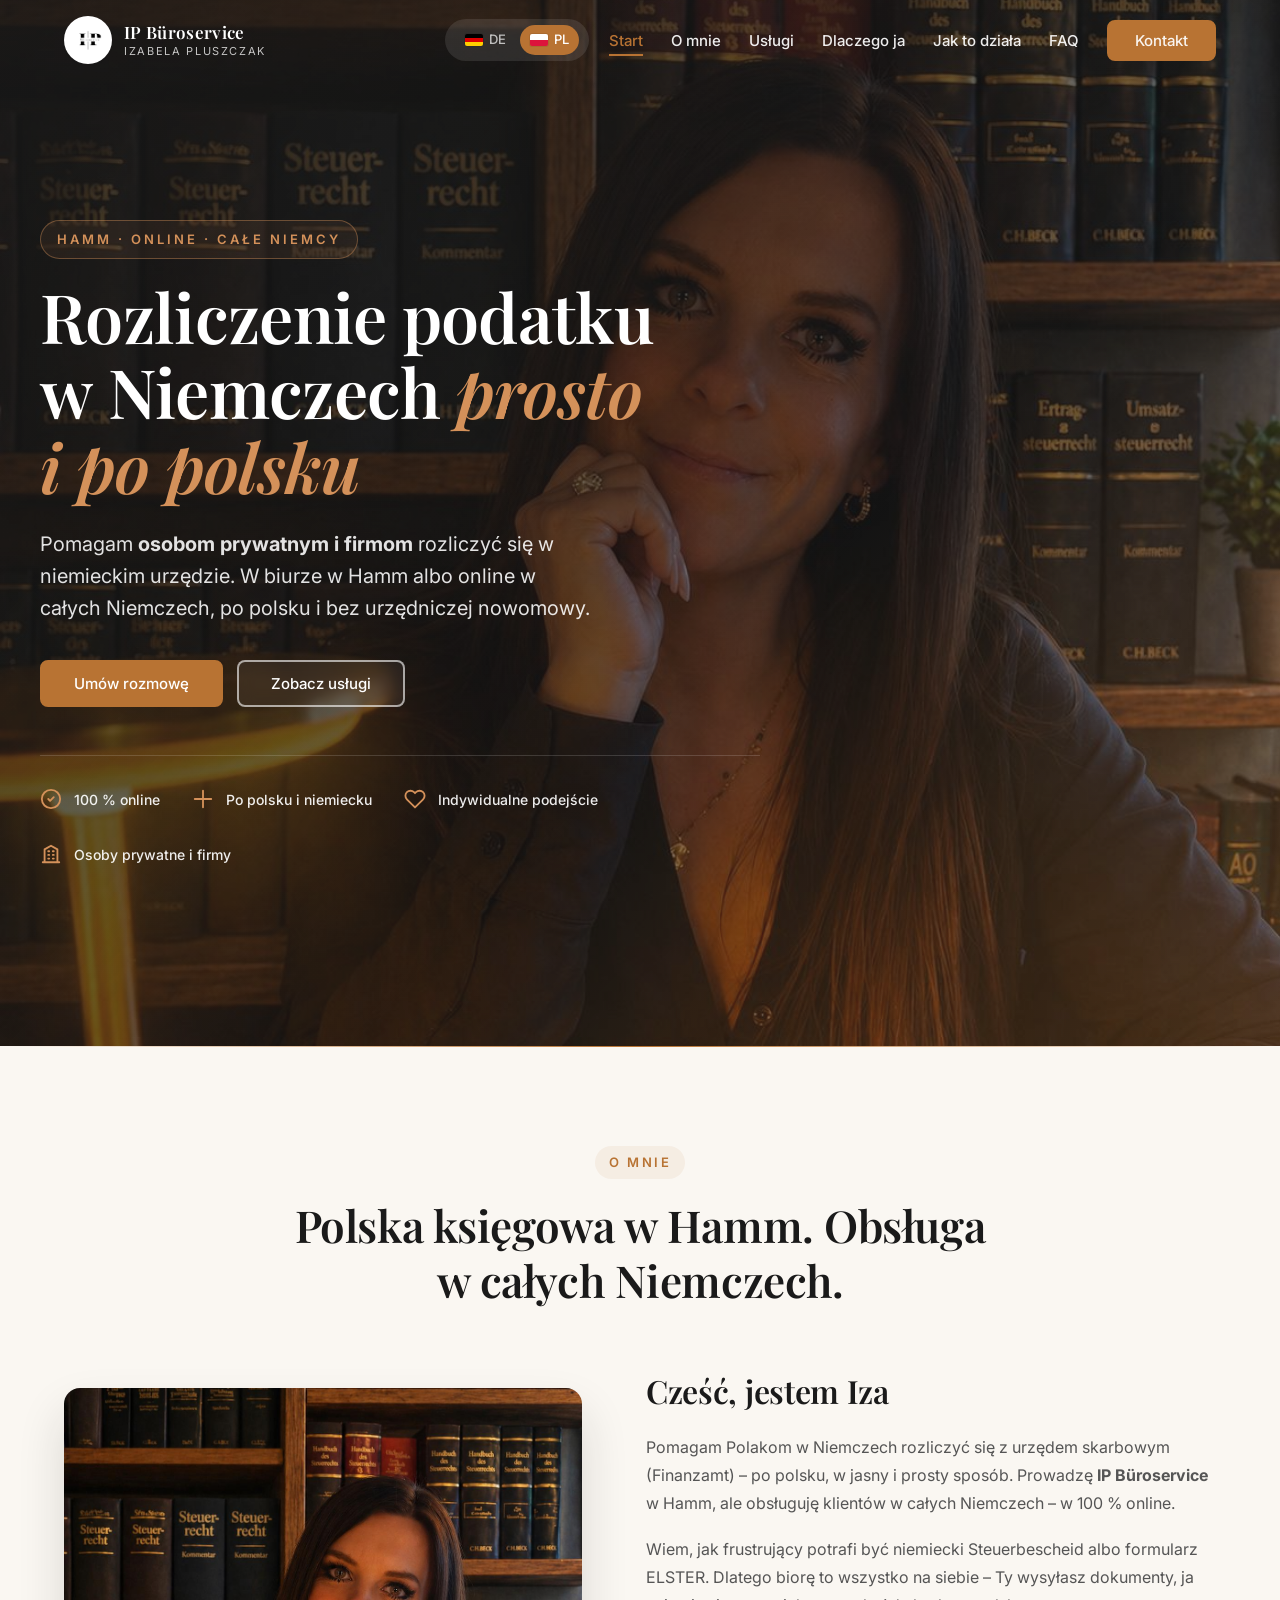
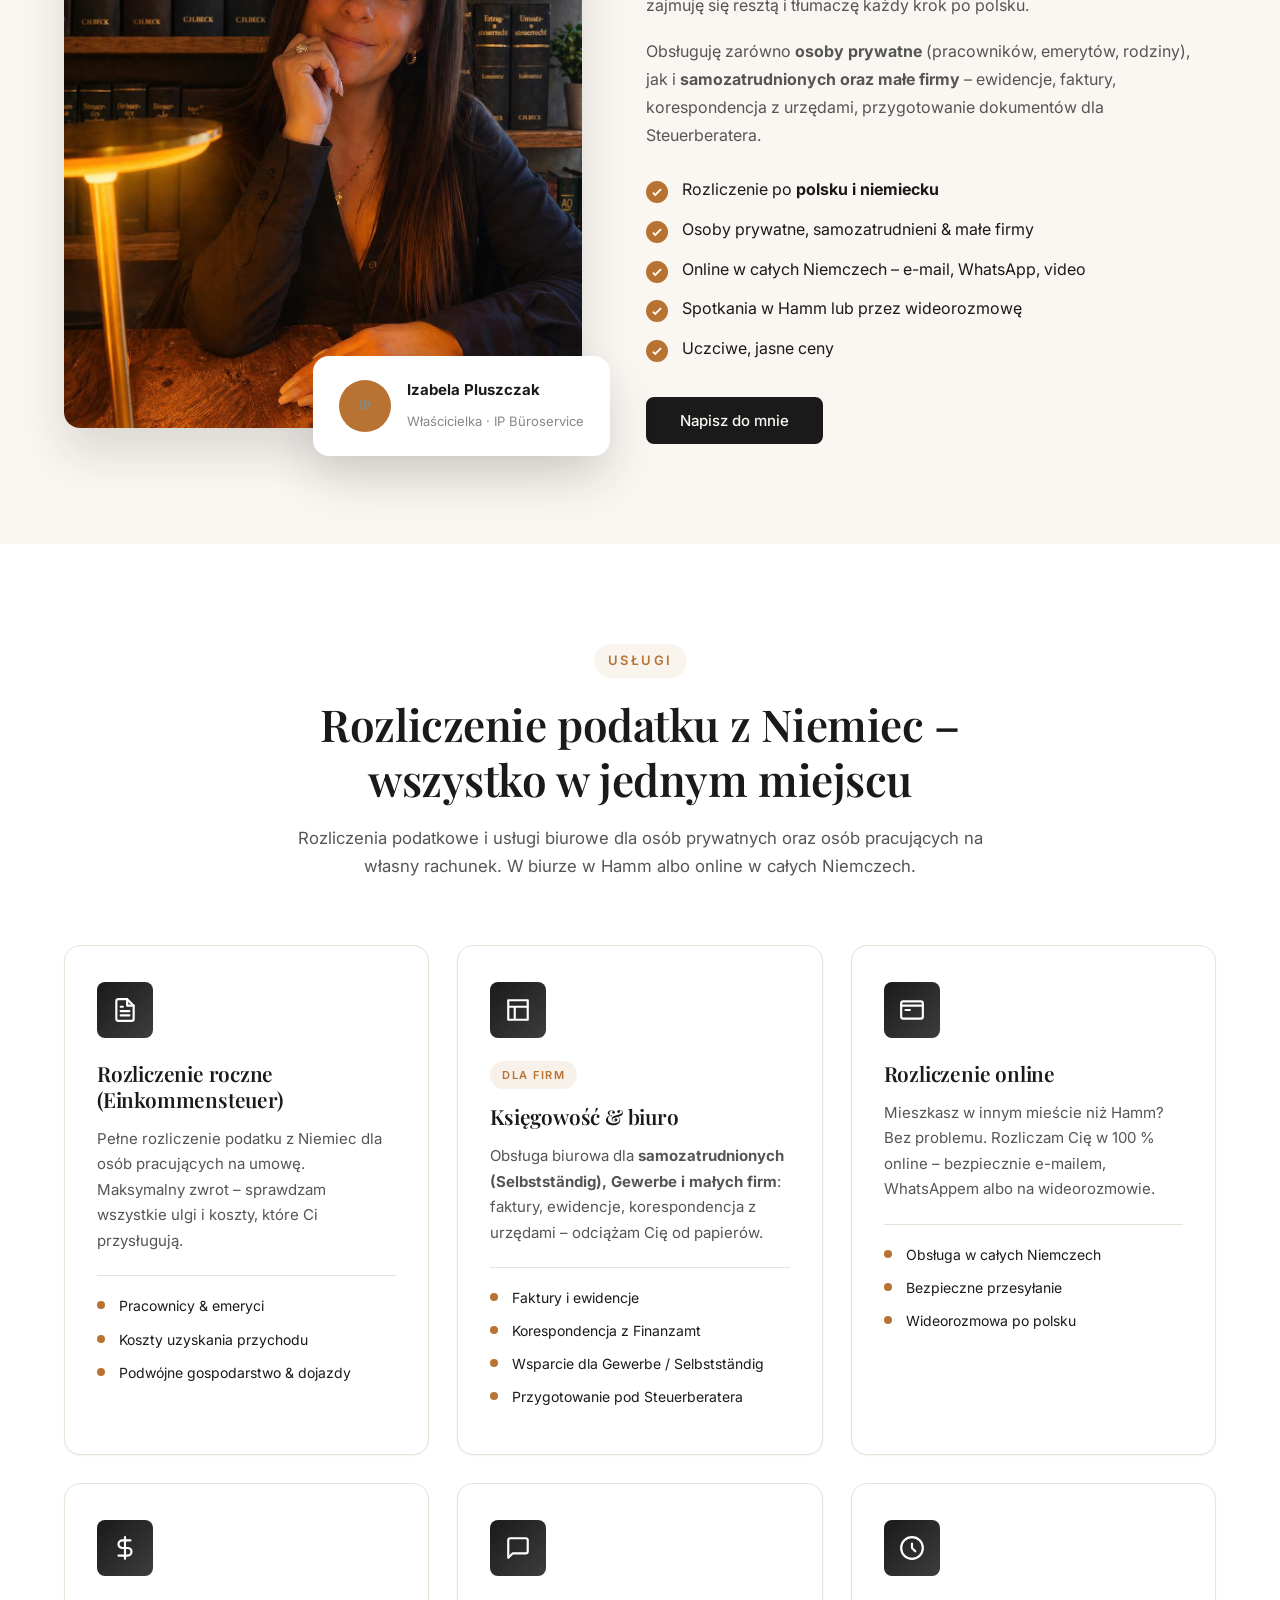
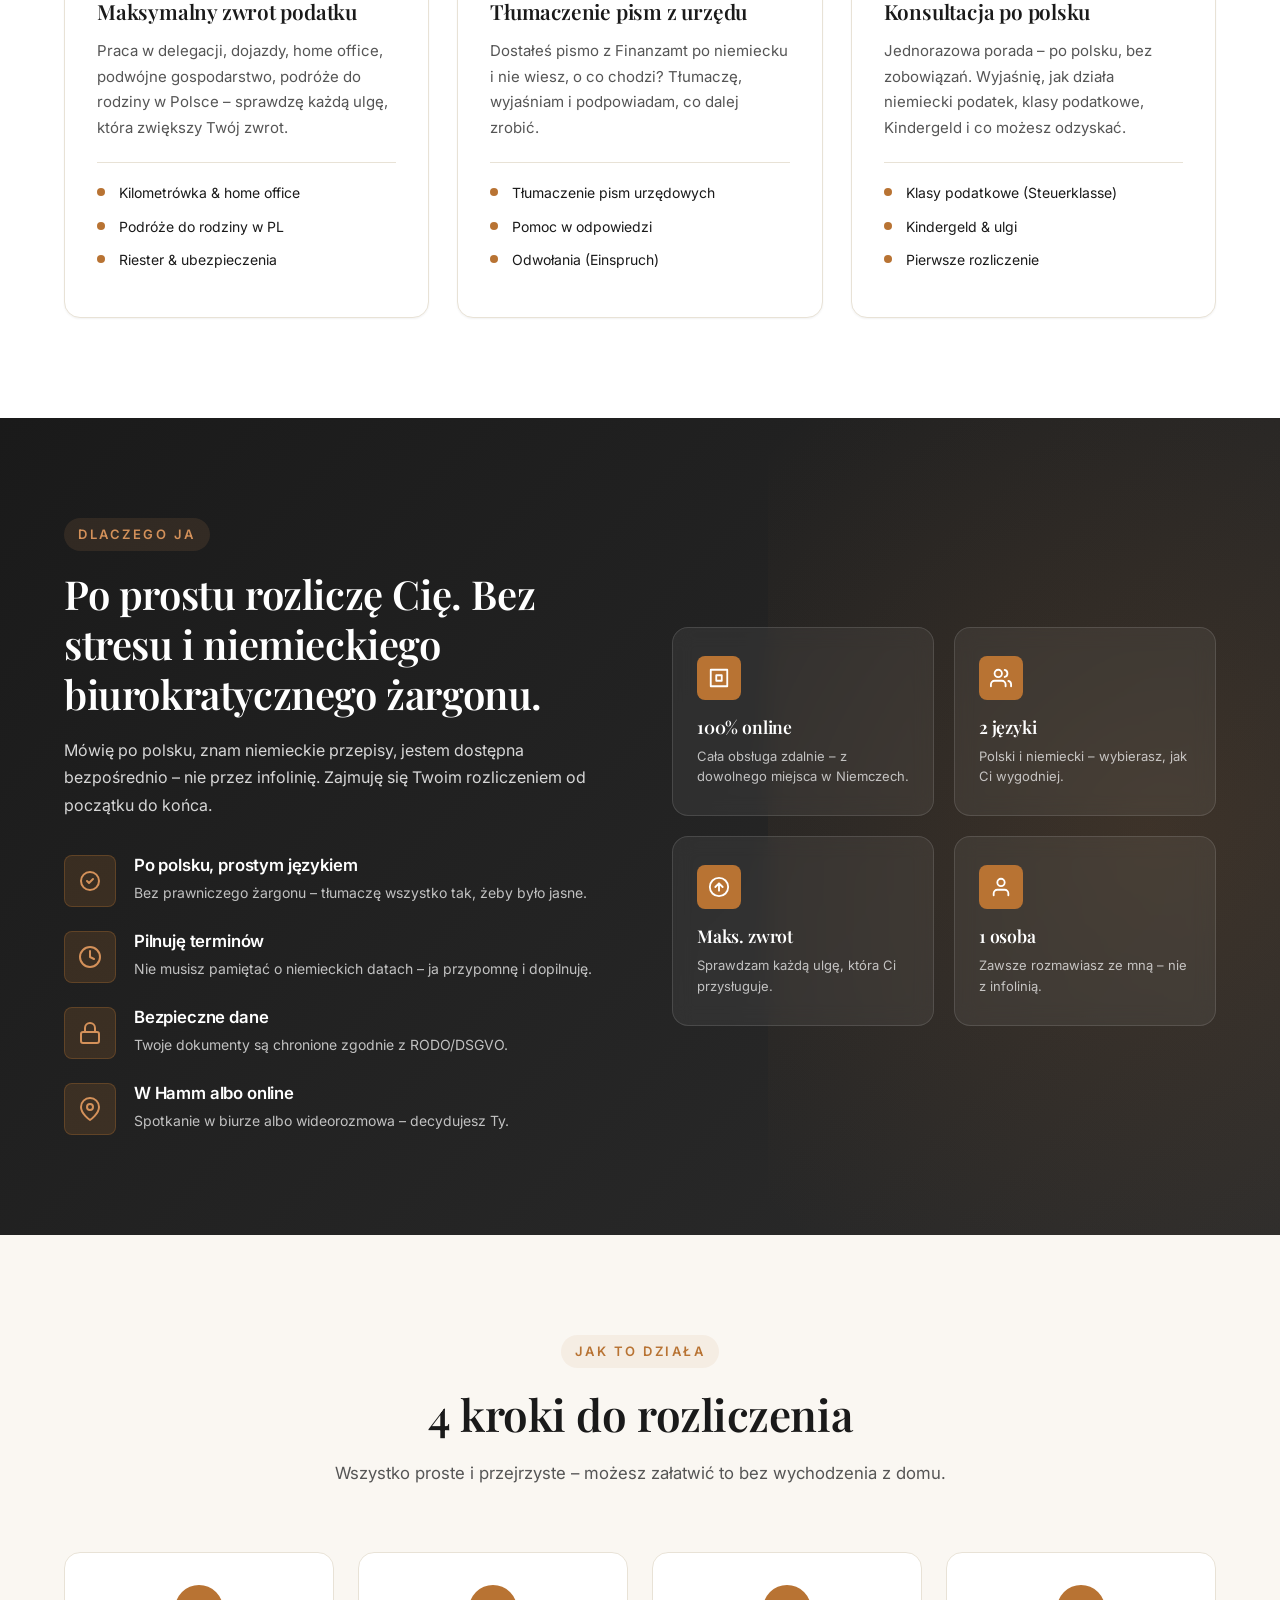
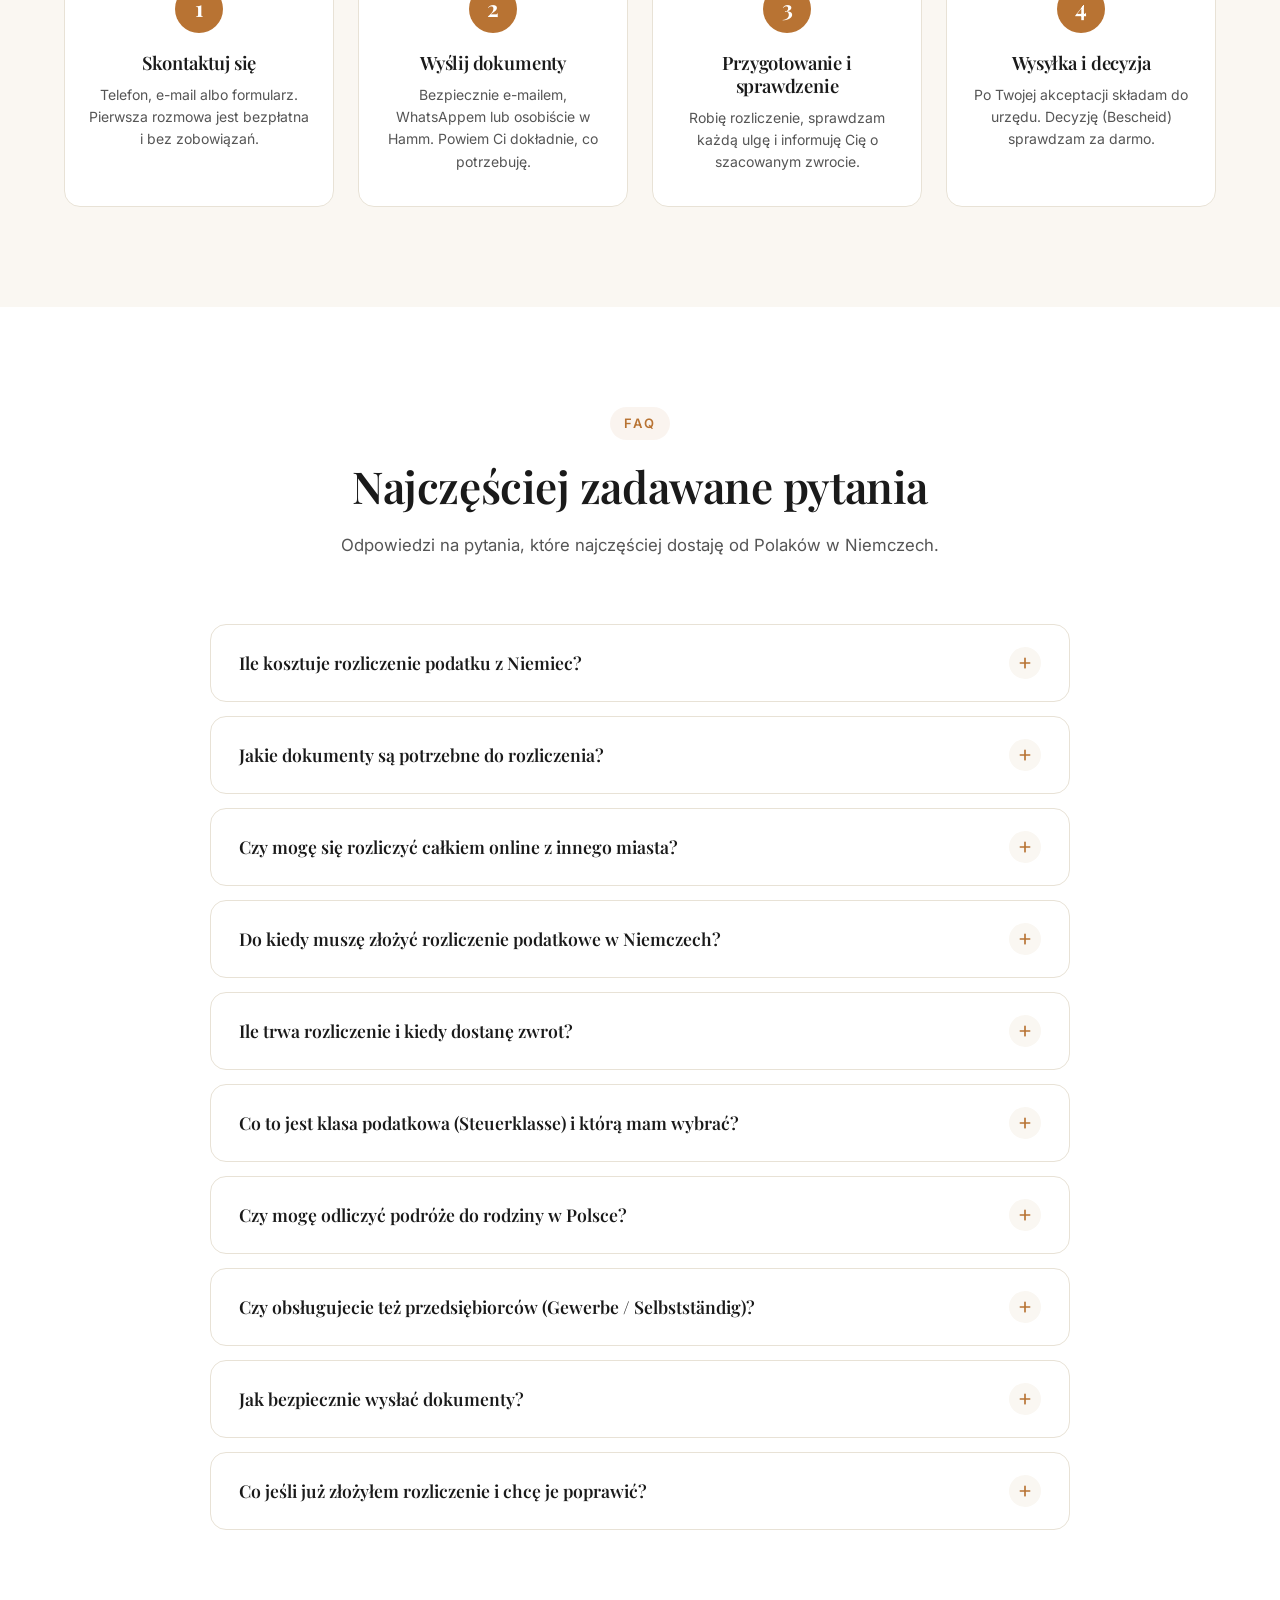
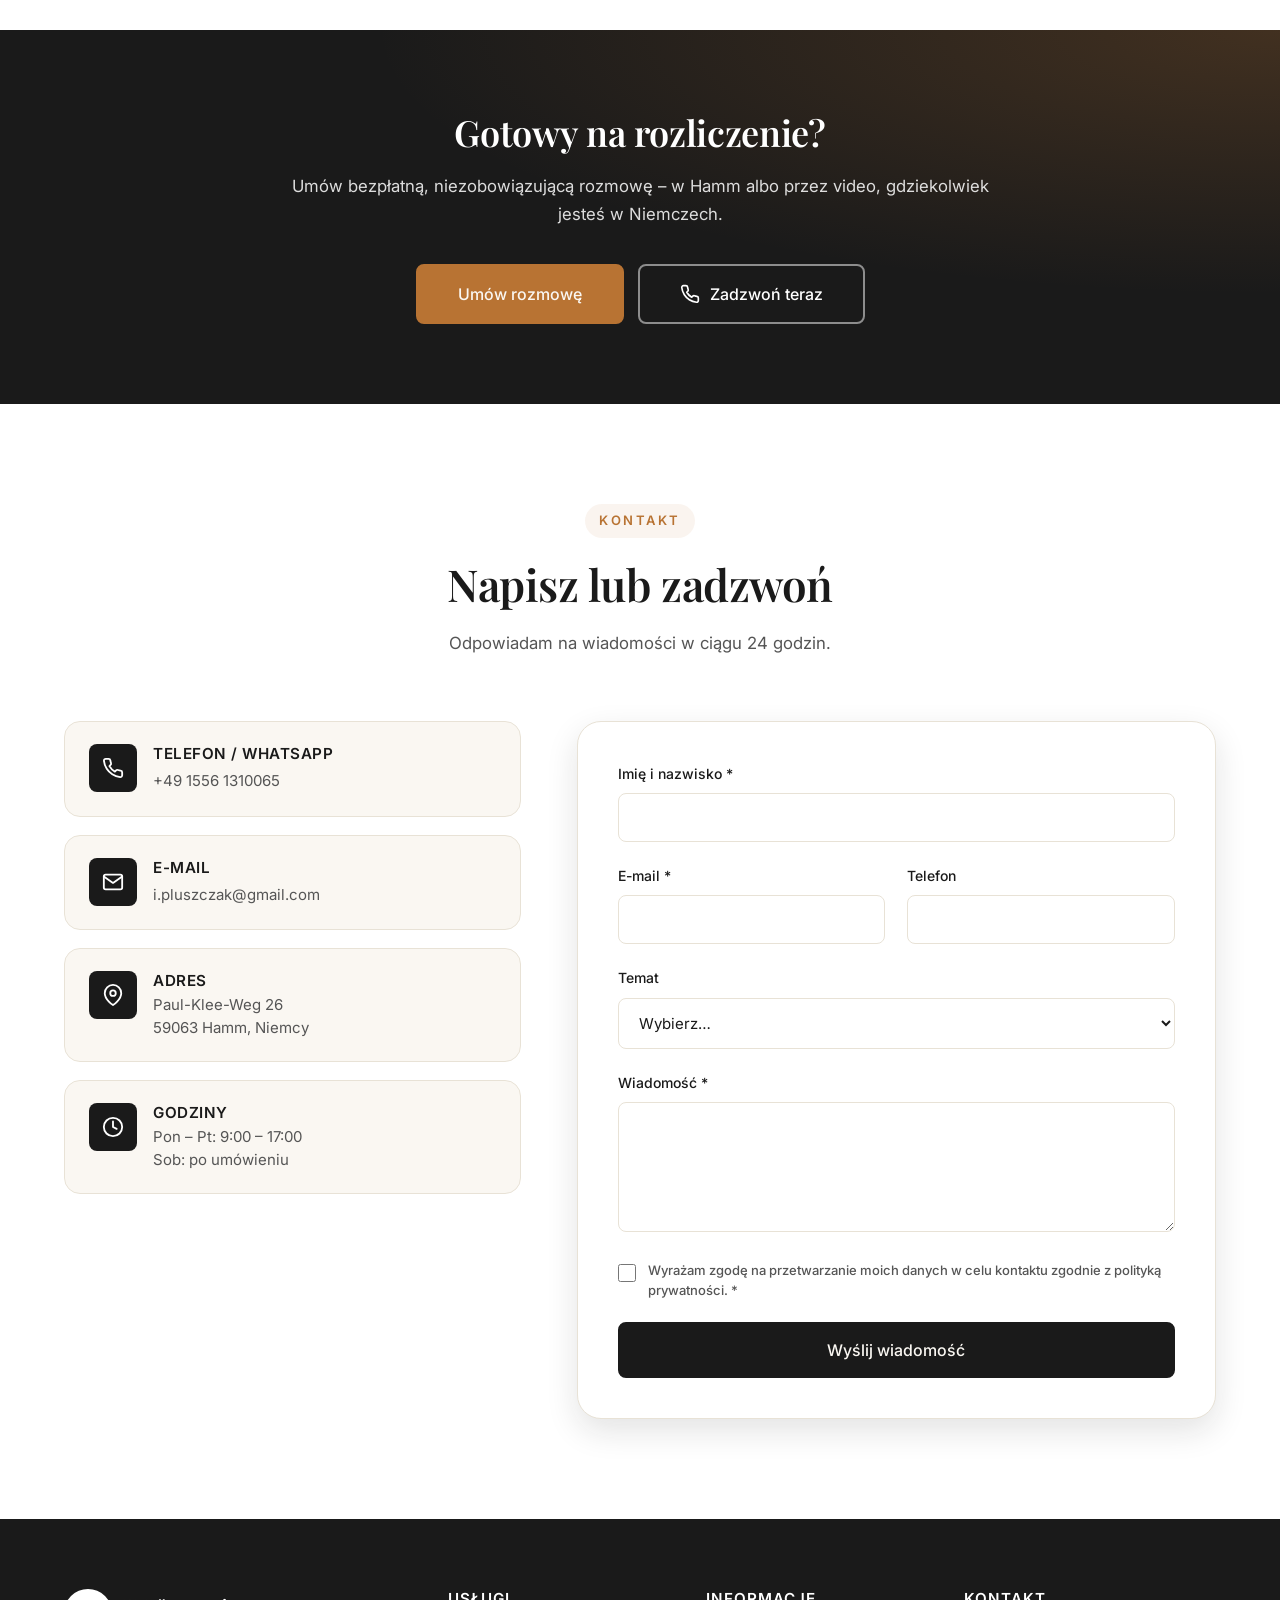
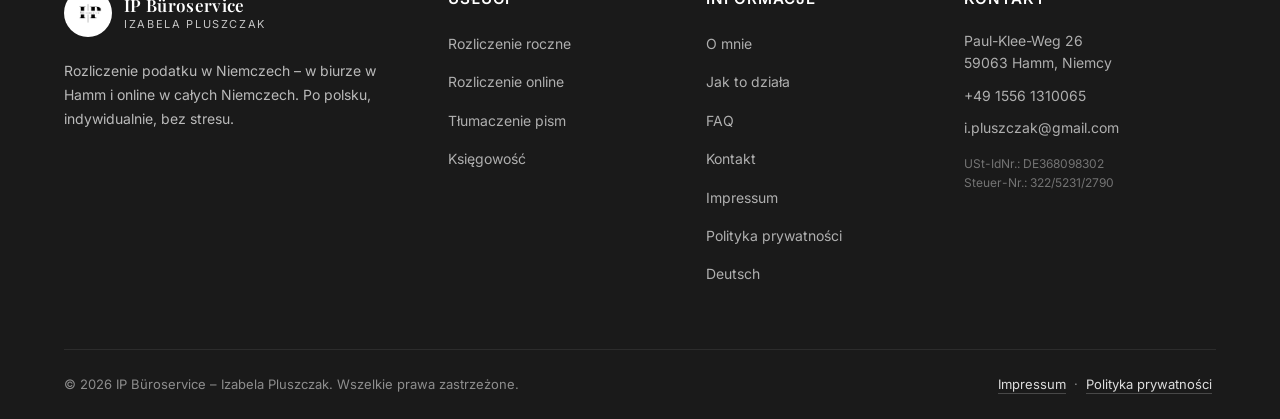
==== commit 9db9afcb: "Highlight B2B offering: hero subtitle, 'Privat & Firmen' feature, about paragraph, prominent Buchhal" ====
--- a/pl/index.html
+++ b/pl/index.html
@@ -179,7 +179,7 @@
             <div class="hero-text">
                 <span class="hero-eyebrow">Hamm · Online · Całe Niemcy</span>
                 <h1>Rozliczenie podatku w&nbsp;Niemczech <span class="highlight">prosto i&nbsp;po polsku</span></h1>
-                <p class="hero-subtitle">Zajmuję się Twoim Steuererklärung w Hamm oraz online w całych Niemczech. Po polsku, bez urzędniczej nowomowy, z indywidualnym podejściem do każdego klienta.</p>
+                <p class="hero-subtitle">Pomagam <strong>osobom prywatnym i firmom</strong> rozliczyć się w niemieckim urzędzie. W biurze w Hamm albo online w całych Niemczech, po polsku i bez urzędniczej nowomowy.</p>
                 <div class="hero-buttons">
                     <a href="#contact" class="btn btn-primary">Umów rozmowę</a>
                     <a href="#services" class="btn btn-secondary">Zobacz usługi</a>
@@ -203,6 +203,12 @@
                             <path d="M20.84 4.61a5.5 5.5 0 00-7.78 0L12 5.67l-1.06-1.06a5.5 5.5 0 00-7.78 7.78l1.06 1.06L12 21.23l7.78-7.78 1.06-1.06a5.5 5.5 0 000-7.78z"/>
                         </svg>
                         <span>Indywidualne podejście</span>
+                    </div>
+                    <div class="hero-feature">
+                        <svg viewBox="0 0 24 24" fill="none" stroke="currentColor" stroke-width="2" stroke-linecap="round" stroke-linejoin="round" aria-hidden="true">
+                            <path d="M3 21h18M5 21V7l7-4 7 4v14M9 9h1M9 13h1M9 17h1M14 9h1M14 13h1M14 17h1"/>
+                        </svg>
+                        <span>Osoby prywatne i firmy</span>
                     </div>
                 </div>
             </div>
@@ -231,8 +237,10 @@
                     <h3>Cześć, jestem Iza</h3>
                     <p>Pomagam Polakom w Niemczech rozliczyć się z urzędem skarbowym (Finanzamt) – po polsku, w jasny i prosty sposób. Prowadzę <strong>IP Büroservice</strong> w Hamm, ale obsługuję klientów w całych Niemczech – w 100 % online.</p>
                     <p>Wiem, jak frustrujący potrafi być niemiecki Steuerbescheid albo formularz ELSTER. Dlatego biorę to wszystko na siebie – Ty wysyłasz dokumenty, ja zajmuję się resztą i tłumaczę każdy krok po polsku.</p>
+                    <p>Obsługuję zarówno <strong>osoby prywatne</strong> (pracowników, emerytów, rodziny), jak i <strong>samozatrudnionych oraz małe firmy</strong> – ewidencje, faktury, korespondencja z urzędami, przygotowanie dokumentów dla Steuerberatera.</p>
                     <ul class="about-list">
                         <li>Rozliczenie po <strong>polsku i niemiecku</strong></li>
+                        <li>Osoby prywatne, samozatrudnieni &amp; małe firmy</li>
                         <li>Online w całych Niemczech – e-mail, WhatsApp, video</li>
                         <li>Spotkania w Hamm lub przez wideorozmowę</li>
                         <li>Uczciwe, jasne ceny</li>
@@ -271,6 +279,23 @@
                 <article class="service-card">
                     <div class="service-icon" aria-hidden="true">
                         <svg viewBox="0 0 24 24" fill="none" stroke="currentColor" stroke-width="2" stroke-linecap="round" stroke-linejoin="round">
+                            <path d="M3 3h18v18H3zM3 9h18M9 21V9"/>
+                        </svg>
+                    </div>
+                    <span class="service-tag">Dla firm</span>
+                    <h3>Księgowość &amp; biuro</h3>
+                    <p>Obsługa biurowa dla <strong>samozatrudnionych (Selbstständig), Gewerbe i małych firm</strong>: faktury, ewidencje, korespondencja z urzędami – odciążam Cię od papierów.</p>
+                    <ul>
+                        <li>Faktury i ewidencje</li>
+                        <li>Korespondencja z Finanzamt</li>
+                        <li>Wsparcie dla Gewerbe / Selbstständig</li>
+                        <li>Przygotowanie pod Steuerberatera</li>
+                    </ul>
+                </article>
+
+                <article class="service-card">
+                    <div class="service-icon" aria-hidden="true">
+                        <svg viewBox="0 0 24 24" fill="none" stroke="currentColor" stroke-width="2" stroke-linecap="round" stroke-linejoin="round">
                             <rect x="2" y="4" width="20" height="16" rx="2"/>
                             <path d="M2 8h20M6 12h4"/>
                         </svg>
@@ -296,21 +321,6 @@
                         <li>Kilometrówka &amp; home office</li>
                         <li>Podróże do rodziny w PL</li>
                         <li>Riester &amp; ubezpieczenia</li>
-                    </ul>
-                </article>
-
-                <article class="service-card">
-                    <div class="service-icon" aria-hidden="true">
-                        <svg viewBox="0 0 24 24" fill="none" stroke="currentColor" stroke-width="2" stroke-linecap="round" stroke-linejoin="round">
-                            <path d="M3 3h18v18H3zM3 9h18M9 21V9"/>
-                        </svg>
-                    </div>
-                    <h3>Księgowość &amp; biuro</h3>
-                    <p>Obsługa biurowa dla samozatrudnionych (Selbstständig) i małych firm: faktury, ewidencje, korespondencja z urzędami – odciążam Cię od papierów.</p>
-                    <ul>
-                        <li>Faktury i ewidencje</li>
-                        <li>Korespondencja z Finanzamt</li>
-                        <li>Wsparcie dla Gewerbe</li>
                     </ul>
                 </article>
 
@@ -499,7 +509,7 @@
                 <details class="faq-item">
                     <summary class="faq-question">
                         <span>Ile kosztuje rozliczenie podatku z Niemiec?</span>
-                        <span class="faq-icon" aria-hidden="true"><svg viewBox="0 0 24 24" fill="none" stroke="currentColor" stroke-width="2.5" stroke-linecap="round"><path d="M12 5v14M5 12h14"/></svg></span>
+                        <span class="faq-icon" aria-hidden="true"><svg width="16" height="16" viewBox="0 0 24 24" fill="none" stroke="currentColor" stroke-width="2.5" stroke-linecap="round"><path d="M12 5v14M5 12h14"/></svg></span>
                     </summary>
                     <div class="faq-answer">
                         <p>Cena zależy od skali Twojego rozliczenia – inaczej rozlicza się pracownika z jedną umową, a inaczej osobę z dochodami za granicą, najmem czy działalnością. Stawki regulowane są niemieckimi przepisami (<strong>Steuerberatervergütungsverordnung – StBVV</strong> oraz przepisami dla Lohnsteuerhilfevereine).</p>
@@ -510,7 +520,7 @@
                 <details class="faq-item">
                     <summary class="faq-question">
                         <span>Jakie dokumenty są potrzebne do rozliczenia?</span>
-                        <span class="faq-icon" aria-hidden="true"><svg viewBox="0 0 24 24" fill="none" stroke="currentColor" stroke-width="2.5" stroke-linecap="round"><path d="M12 5v14M5 12h14"/></svg></span>
+                        <span class="faq-icon" aria-hidden="true"><svg width="16" height="16" viewBox="0 0 24 24" fill="none" stroke="currentColor" stroke-width="2.5" stroke-linecap="round"><path d="M12 5v14M5 12h14"/></svg></span>
                     </summary>
                     <div class="faq-answer">
                         <p>W większości przypadków wystarczą:</p>
@@ -530,7 +540,7 @@
                 <details class="faq-item">
                     <summary class="faq-question">
                         <span>Czy mogę się rozliczyć całkiem online z innego miasta?</span>
-                        <span class="faq-icon" aria-hidden="true"><svg viewBox="0 0 24 24" fill="none" stroke="currentColor" stroke-width="2.5" stroke-linecap="round"><path d="M12 5v14M5 12h14"/></svg></span>
+                        <span class="faq-icon" aria-hidden="true"><svg width="16" height="16" viewBox="0 0 24 24" fill="none" stroke="currentColor" stroke-width="2.5" stroke-linecap="round"><path d="M12 5v14M5 12h14"/></svg></span>
                     </summary>
                     <div class="faq-answer">
                         <p>Tak, w <strong>100 % online</strong> – obojętnie czy mieszkasz w Berlinie, Monachium, Hamburgu czy Stuttgartcie. Dokumenty wysyłasz mi e-mailem, WhatsAppem albo bezpiecznym linkiem do chmury. Konsultacje prowadzę telefonicznie lub przez wideorozmowę.</p>
@@ -541,7 +551,7 @@
                 <details class="faq-item">
                     <summary class="faq-question">
                         <span>Do kiedy muszę złożyć rozliczenie podatkowe w Niemczech?</span>
-                        <span class="faq-icon" aria-hidden="true"><svg viewBox="0 0 24 24" fill="none" stroke="currentColor" stroke-width="2.5" stroke-linecap="round"><path d="M12 5v14M5 12h14"/></svg></span>
+                        <span class="faq-icon" aria-hidden="true"><svg width="16" height="16" viewBox="0 0 24 24" fill="none" stroke="currentColor" stroke-width="2.5" stroke-linecap="round"><path d="M12 5v14M5 12h14"/></svg></span>
                     </summary>
                     <div class="faq-answer">
                         <p>Są dwie sytuacje:</p>
@@ -556,7 +566,7 @@
                 <details class="faq-item">
                     <summary class="faq-question">
                         <span>Ile trwa rozliczenie i kiedy dostanę zwrot?</span>
-                        <span class="faq-icon" aria-hidden="true"><svg viewBox="0 0 24 24" fill="none" stroke="currentColor" stroke-width="2.5" stroke-linecap="round"><path d="M12 5v14M5 12h14"/></svg></span>
+                        <span class="faq-icon" aria-hidden="true"><svg width="16" height="16" viewBox="0 0 24 24" fill="none" stroke="currentColor" stroke-width="2.5" stroke-linecap="round"><path d="M12 5v14M5 12h14"/></svg></span>
                     </summary>
                     <div class="faq-answer">
                         <p>U mnie: zazwyczaj <strong>1–2 tygodnie</strong> od momentu otrzymania kompletu dokumentów. Proste przypadki nawet szybciej.</p>
@@ -567,7 +577,7 @@
                 <details class="faq-item">
                     <summary class="faq-question">
                         <span>Co to jest klasa podatkowa (Steuerklasse) i którą mam wybrać?</span>
-                        <span class="faq-icon" aria-hidden="true"><svg viewBox="0 0 24 24" fill="none" stroke="currentColor" stroke-width="2.5" stroke-linecap="round"><path d="M12 5v14M5 12h14"/></svg></span>
+                        <span class="faq-icon" aria-hidden="true"><svg width="16" height="16" viewBox="0 0 24 24" fill="none" stroke="currentColor" stroke-width="2.5" stroke-linecap="round"><path d="M12 5v14M5 12h14"/></svg></span>
                     </summary>
                     <div class="faq-answer">
                         <p>Steuerklasse decyduje o tym, ile podatku jest pobierane z Twojej wypłaty. W Niemczech jest <strong>6 klas</strong>:</p>
@@ -586,7 +596,7 @@
                 <details class="faq-item">
                     <summary class="faq-question">
                         <span>Czy mogę odliczyć podróże do rodziny w Polsce?</span>
-                        <span class="faq-icon" aria-hidden="true"><svg viewBox="0 0 24 24" fill="none" stroke="currentColor" stroke-width="2.5" stroke-linecap="round"><path d="M12 5v14M5 12h14"/></svg></span>
+                        <span class="faq-icon" aria-hidden="true"><svg width="16" height="16" viewBox="0 0 24 24" fill="none" stroke="currentColor" stroke-width="2.5" stroke-linecap="round"><path d="M12 5v14M5 12h14"/></svg></span>
                     </summary>
                     <div class="faq-answer">
                         <p>Tak – jeśli prowadzisz tzw. <strong>doppelte Haushaltsführung</strong> (podwójne gospodarstwo domowe). To jeden z najczęstszych "ukrytych" punktów dla Polaków pracujących w Niemczech.</p>
@@ -603,7 +613,7 @@
                 <details class="faq-item">
                     <summary class="faq-question">
                         <span>Czy obsługujecie też przedsiębiorców (Gewerbe / Selbstständig)?</span>
-                        <span class="faq-icon" aria-hidden="true"><svg viewBox="0 0 24 24" fill="none" stroke="currentColor" stroke-width="2.5" stroke-linecap="round"><path d="M12 5v14M5 12h14"/></svg></span>
+                        <span class="faq-icon" aria-hidden="true"><svg width="16" height="16" viewBox="0 0 24 24" fill="none" stroke="currentColor" stroke-width="2.5" stroke-linecap="round"><path d="M12 5v14M5 12h14"/></svg></span>
                     </summary>
                     <div class="faq-answer">
                         <p>Tak – jako <strong>IP Büroservice</strong> prowadzę obsługę biurową dla osób prowadzących Gewerbe lub Selbstständig: ewidencje, faktury, korespondencja z urzędami, przygotowanie dokumentów dla Steuerberatera.</p>
@@ -614,7 +624,7 @@
                 <details class="faq-item">
                     <summary class="faq-question">
                         <span>Jak bezpiecznie wysłać dokumenty?</span>
-                        <span class="faq-icon" aria-hidden="true"><svg viewBox="0 0 24 24" fill="none" stroke="currentColor" stroke-width="2.5" stroke-linecap="round"><path d="M12 5v14M5 12h14"/></svg></span>
+                        <span class="faq-icon" aria-hidden="true"><svg width="16" height="16" viewBox="0 0 24 24" fill="none" stroke="currentColor" stroke-width="2.5" stroke-linecap="round"><path d="M12 5v14M5 12h14"/></svg></span>
                     </summary>
                     <div class="faq-answer">
                         <p>Dane są chronione zgodnie z <strong>RODO/DSGVO</strong>. Konkretnie:</p>
@@ -631,7 +641,7 @@
                 <details class="faq-item">
                     <summary class="faq-question">
                         <span>Co jeśli już złożyłem rozliczenie i chcę je poprawić?</span>
-                        <span class="faq-icon" aria-hidden="true"><svg viewBox="0 0 24 24" fill="none" stroke="currentColor" stroke-width="2.5" stroke-linecap="round"><path d="M12 5v14M5 12h14"/></svg></span>
+                        <span class="faq-icon" aria-hidden="true"><svg width="16" height="16" viewBox="0 0 24 24" fill="none" stroke="currentColor" stroke-width="2.5" stroke-linecap="round"><path d="M12 5v14M5 12h14"/></svg></span>
                     </summary>
                     <div class="faq-answer">
                         <p>Można – ale liczy się czas. Po otrzymaniu decyzji (<strong>Steuerbescheid</strong>) masz <strong>1 miesiąc</strong> na złożenie odwołania (Einspruch) zgodnie z <strong>§ 355 AO</strong>. W tym czasie da się dorzucić zapomniane koszty albo poprawić błędy.</p>
--- a/style.css
+++ b/style.css
@@ -709,6 +709,19 @@
     margin-bottom: 14px;
 }
 
+.service-tag {
+    display: inline-block;
+    font-size: 11px;
+    font-weight: 600;
+    text-transform: uppercase;
+    letter-spacing: 1.5px;
+    color: var(--copper);
+    background: rgba(184, 115, 51, 0.1);
+    padding: 5px 12px;
+    border-radius: 999px;
+    margin-bottom: 14px;
+}
+
 .service-card > p {
     color: var(--text-light);
     margin-bottom: 22px;
@@ -1662,7 +1675,13 @@
     transition: var(--transition);
 }
 
+.faq-question > span:first-child {
+    flex: 1;
+    min-width: 0;
+}
+
 .faq-question::-webkit-details-marker { display: none; }
+.faq-question::marker { display: none; content: ""; }
 
 .faq-question:hover {
     color: var(--copper);
@@ -1690,6 +1709,8 @@
 .faq-icon svg {
     width: 16px;
     height: 16px;
+    display: block;
+    flex-shrink: 0;
 }
 
 .faq-answer {
